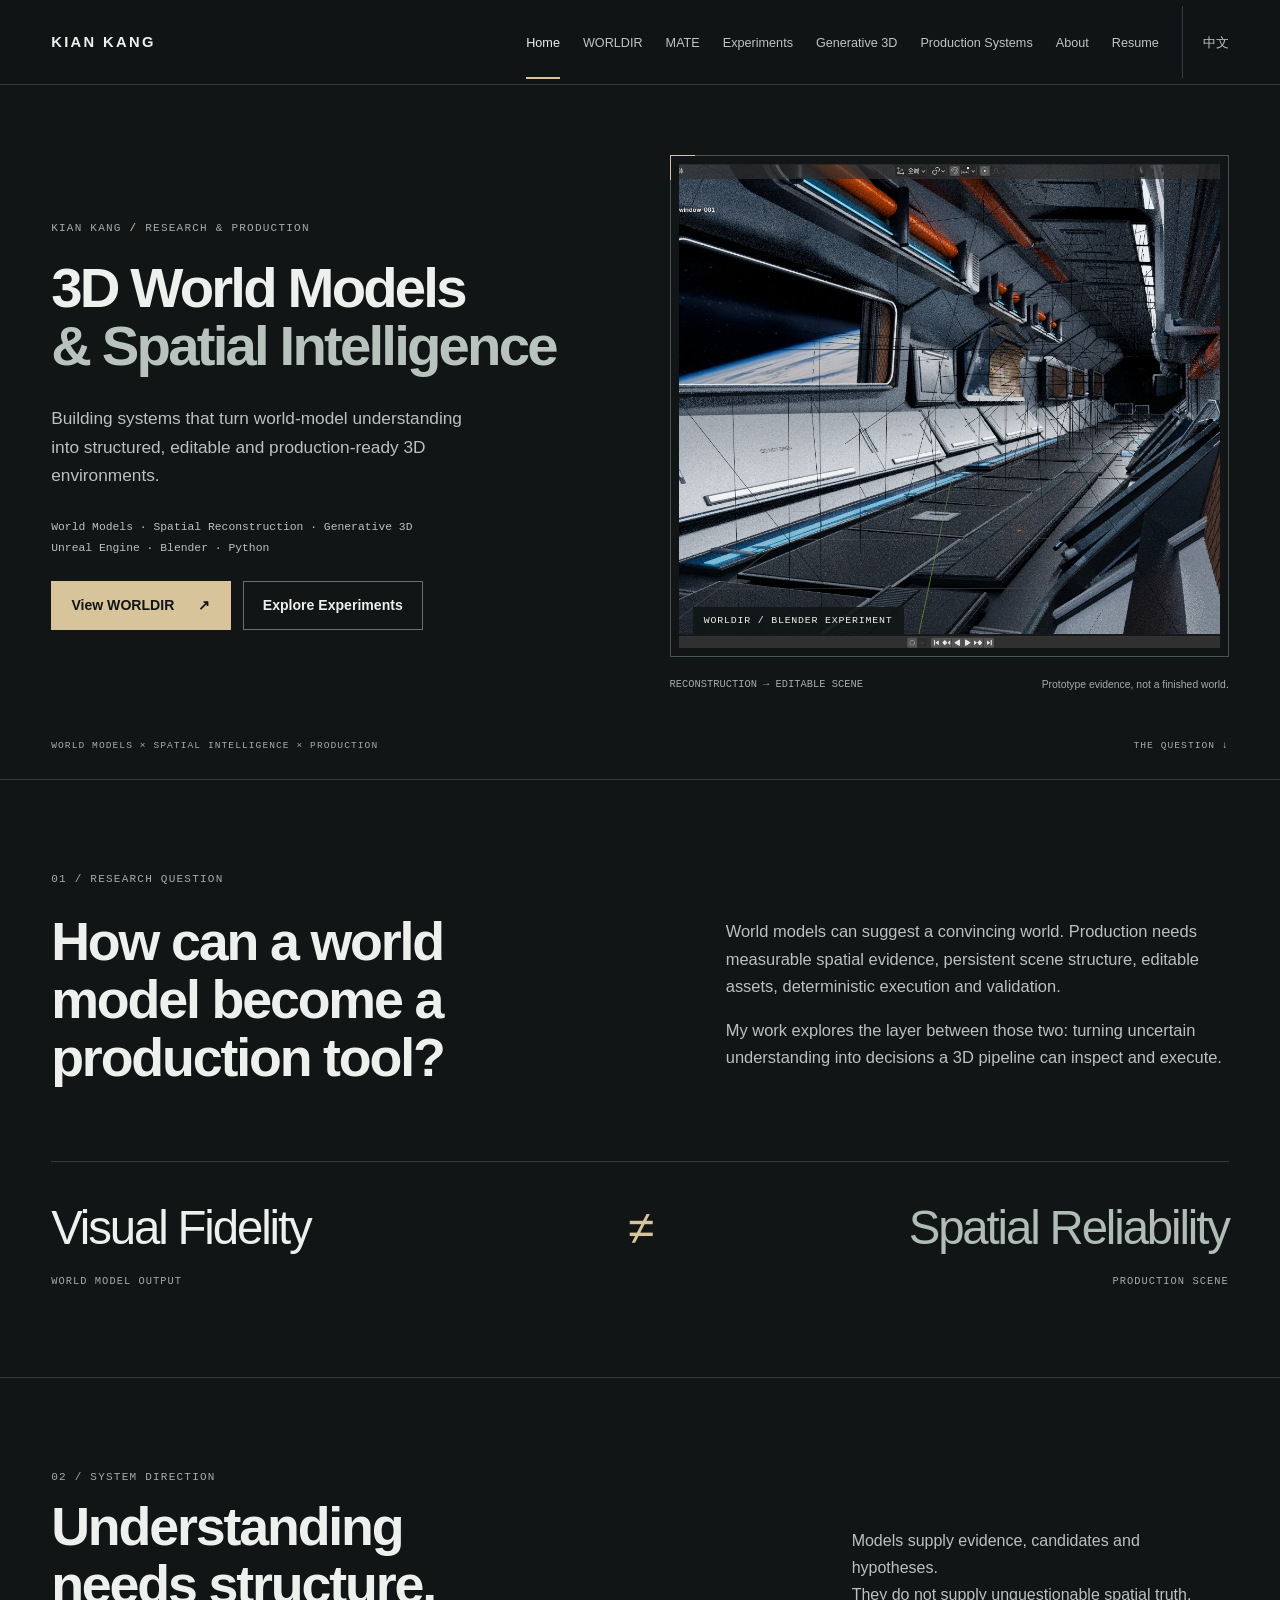
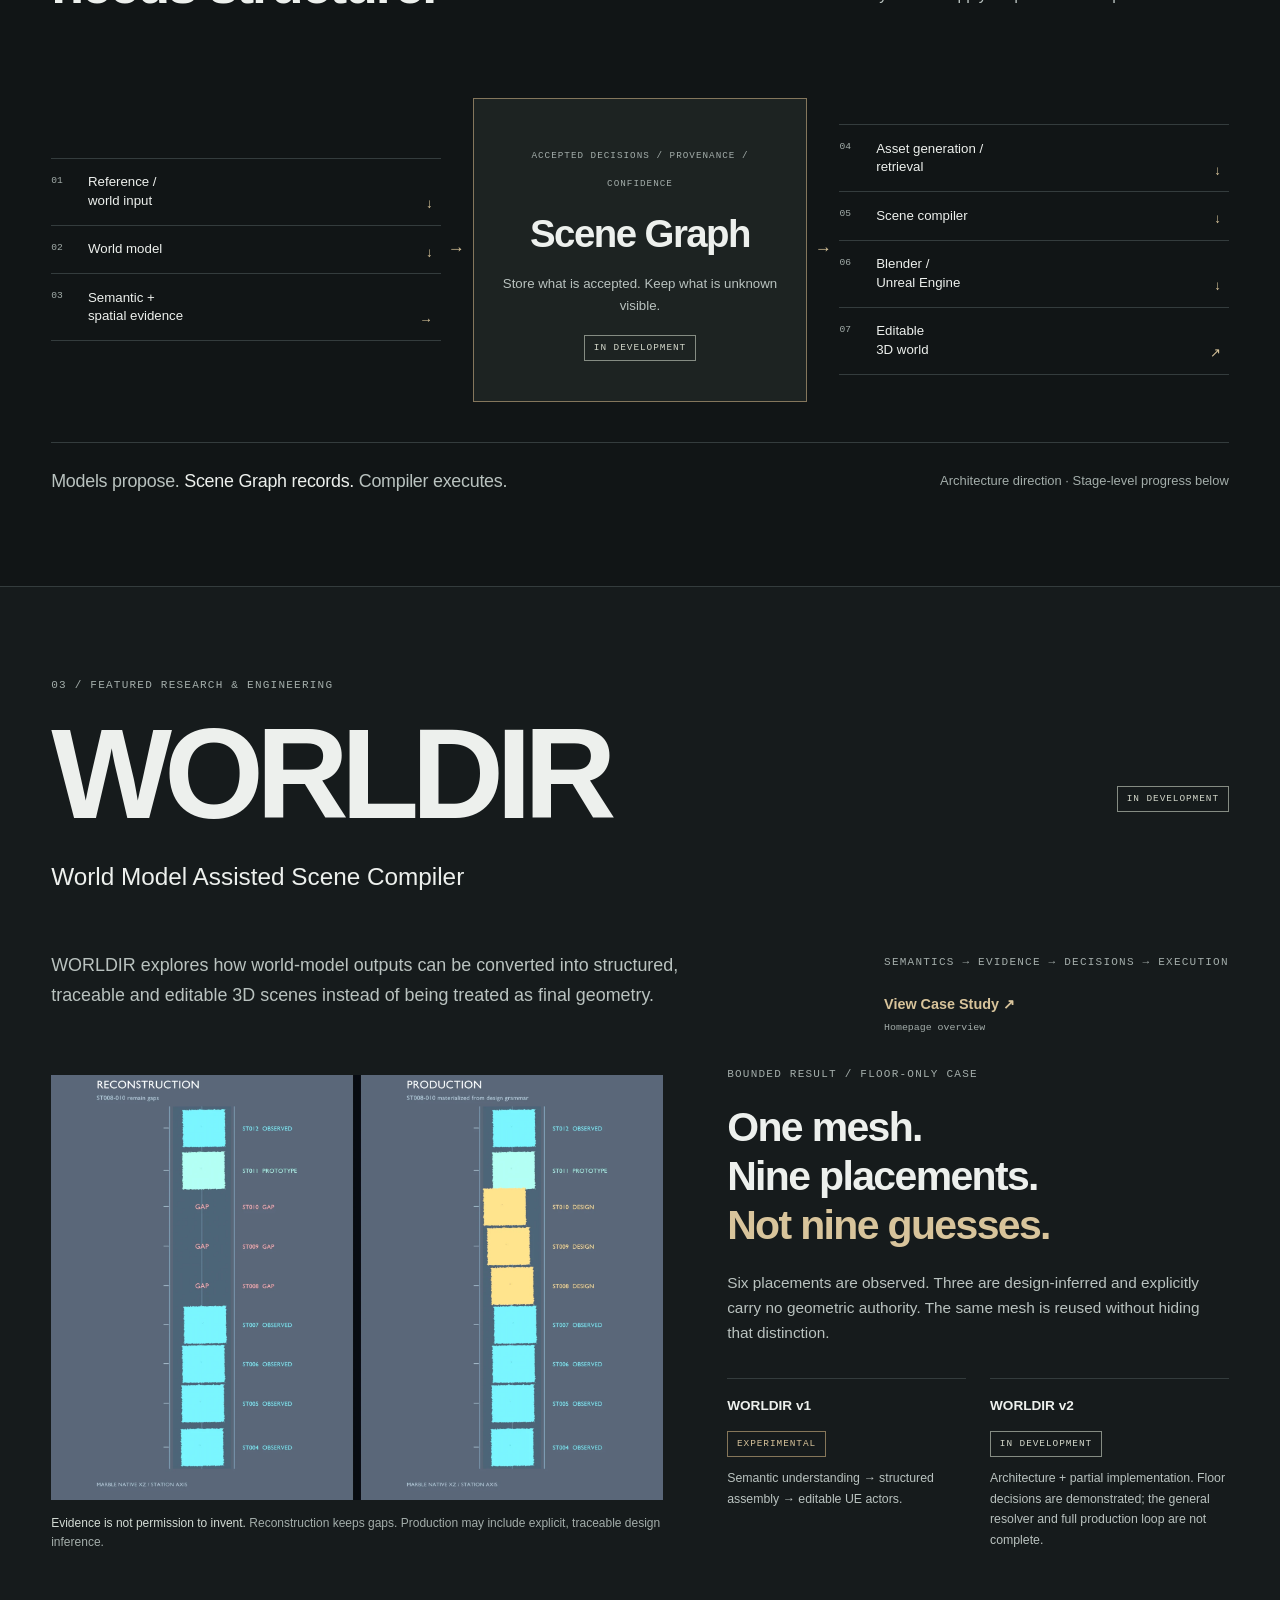
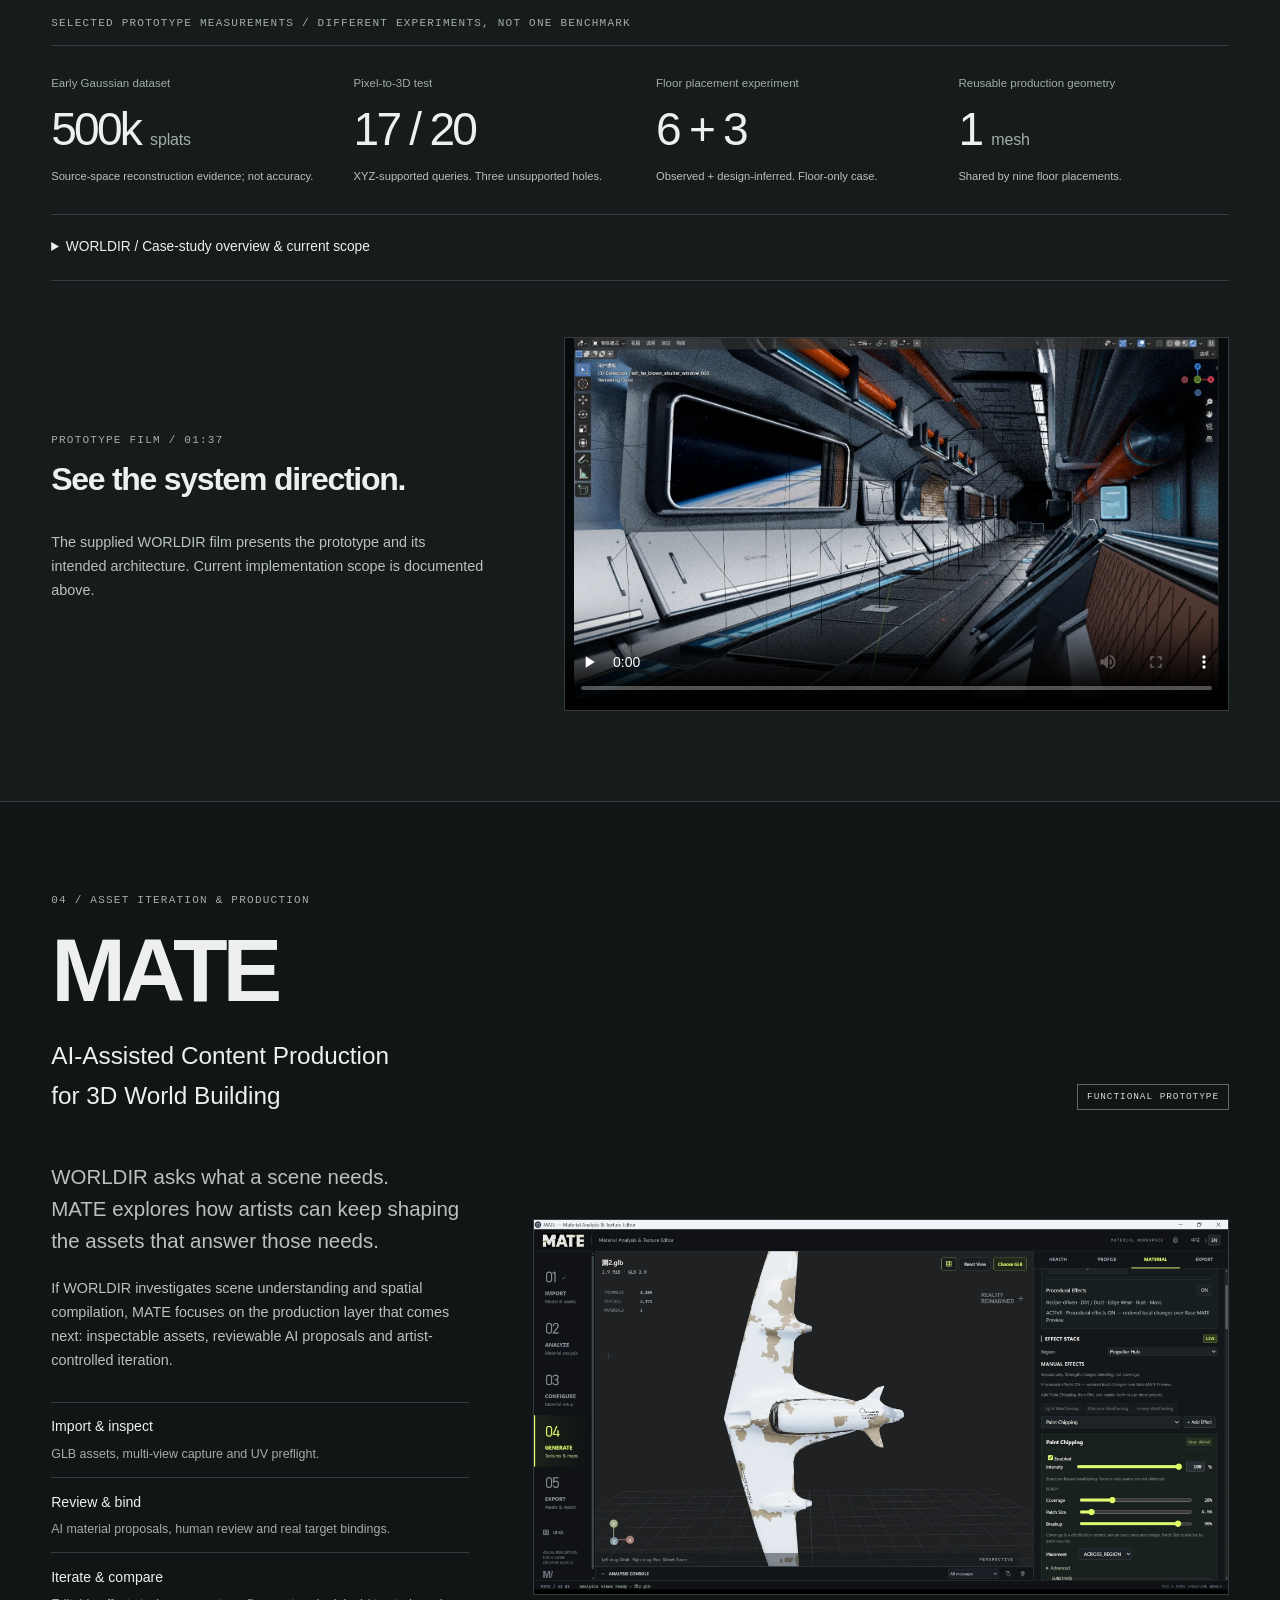
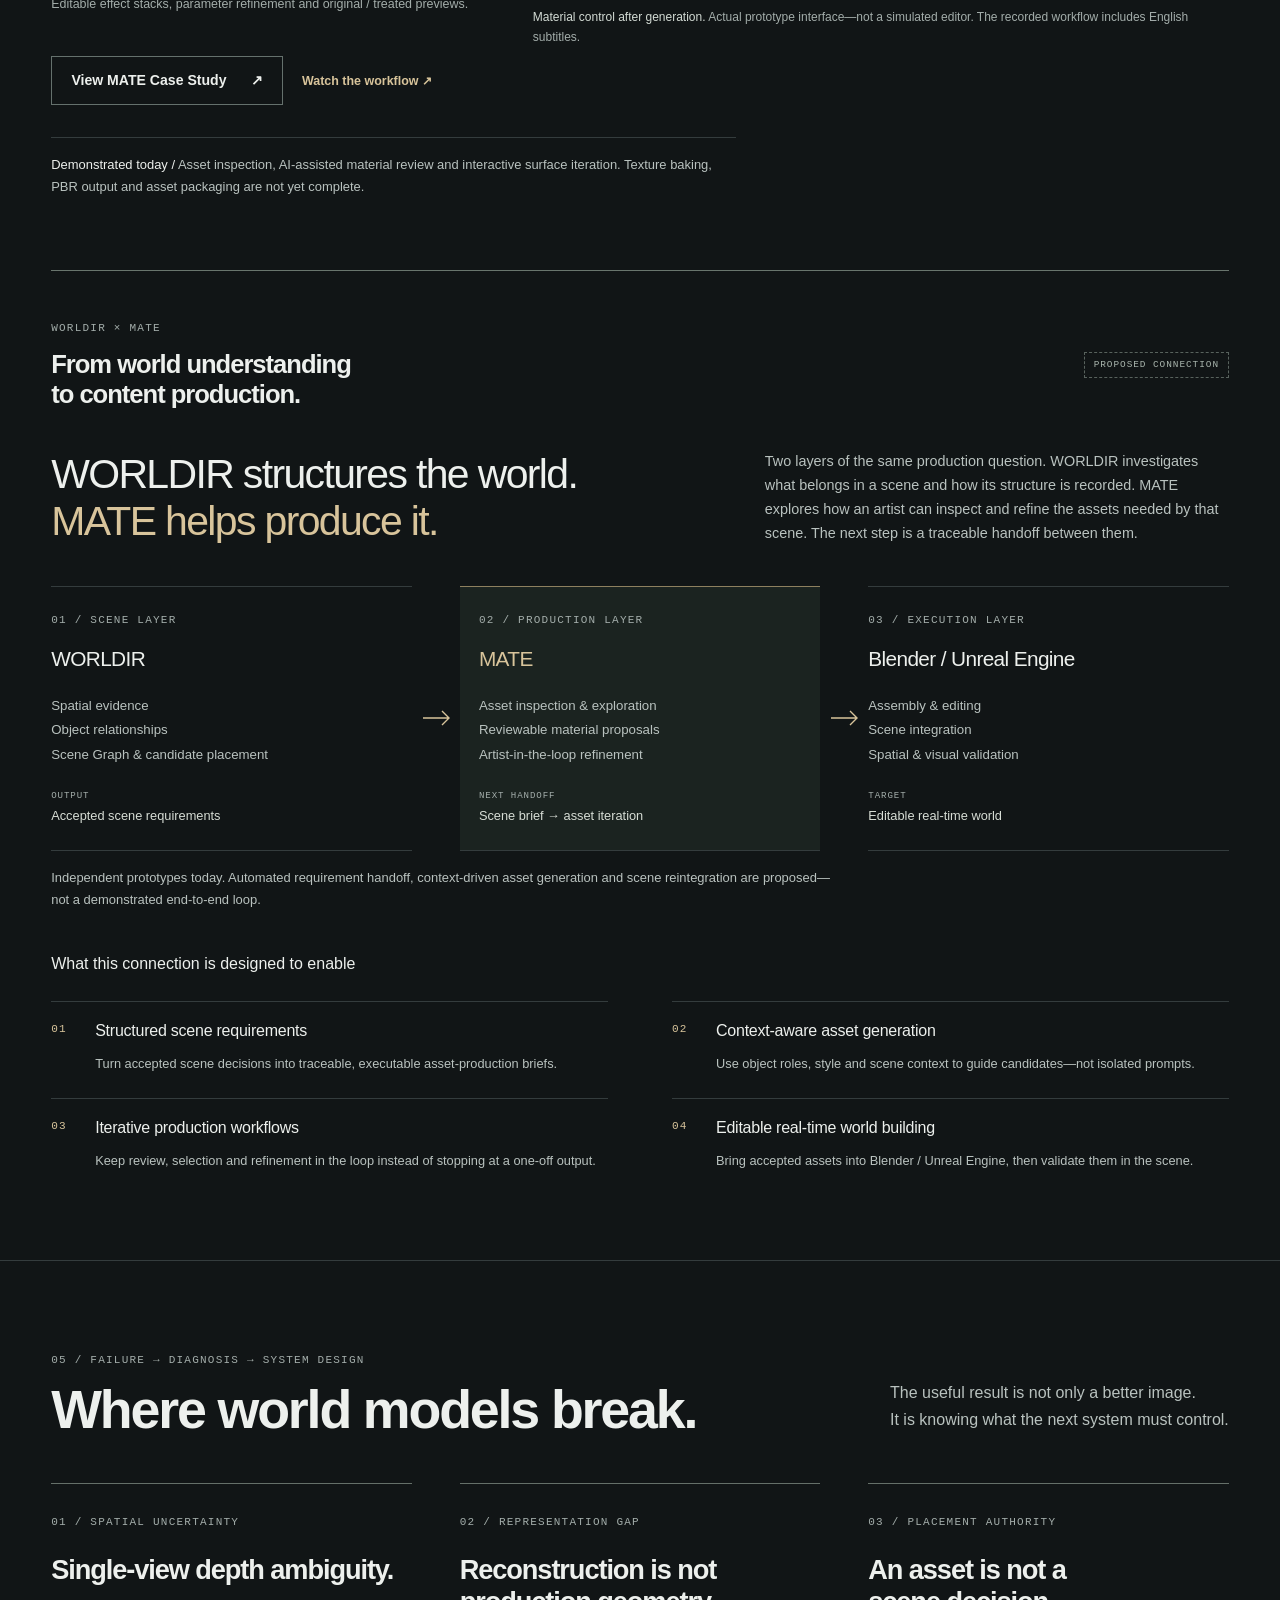
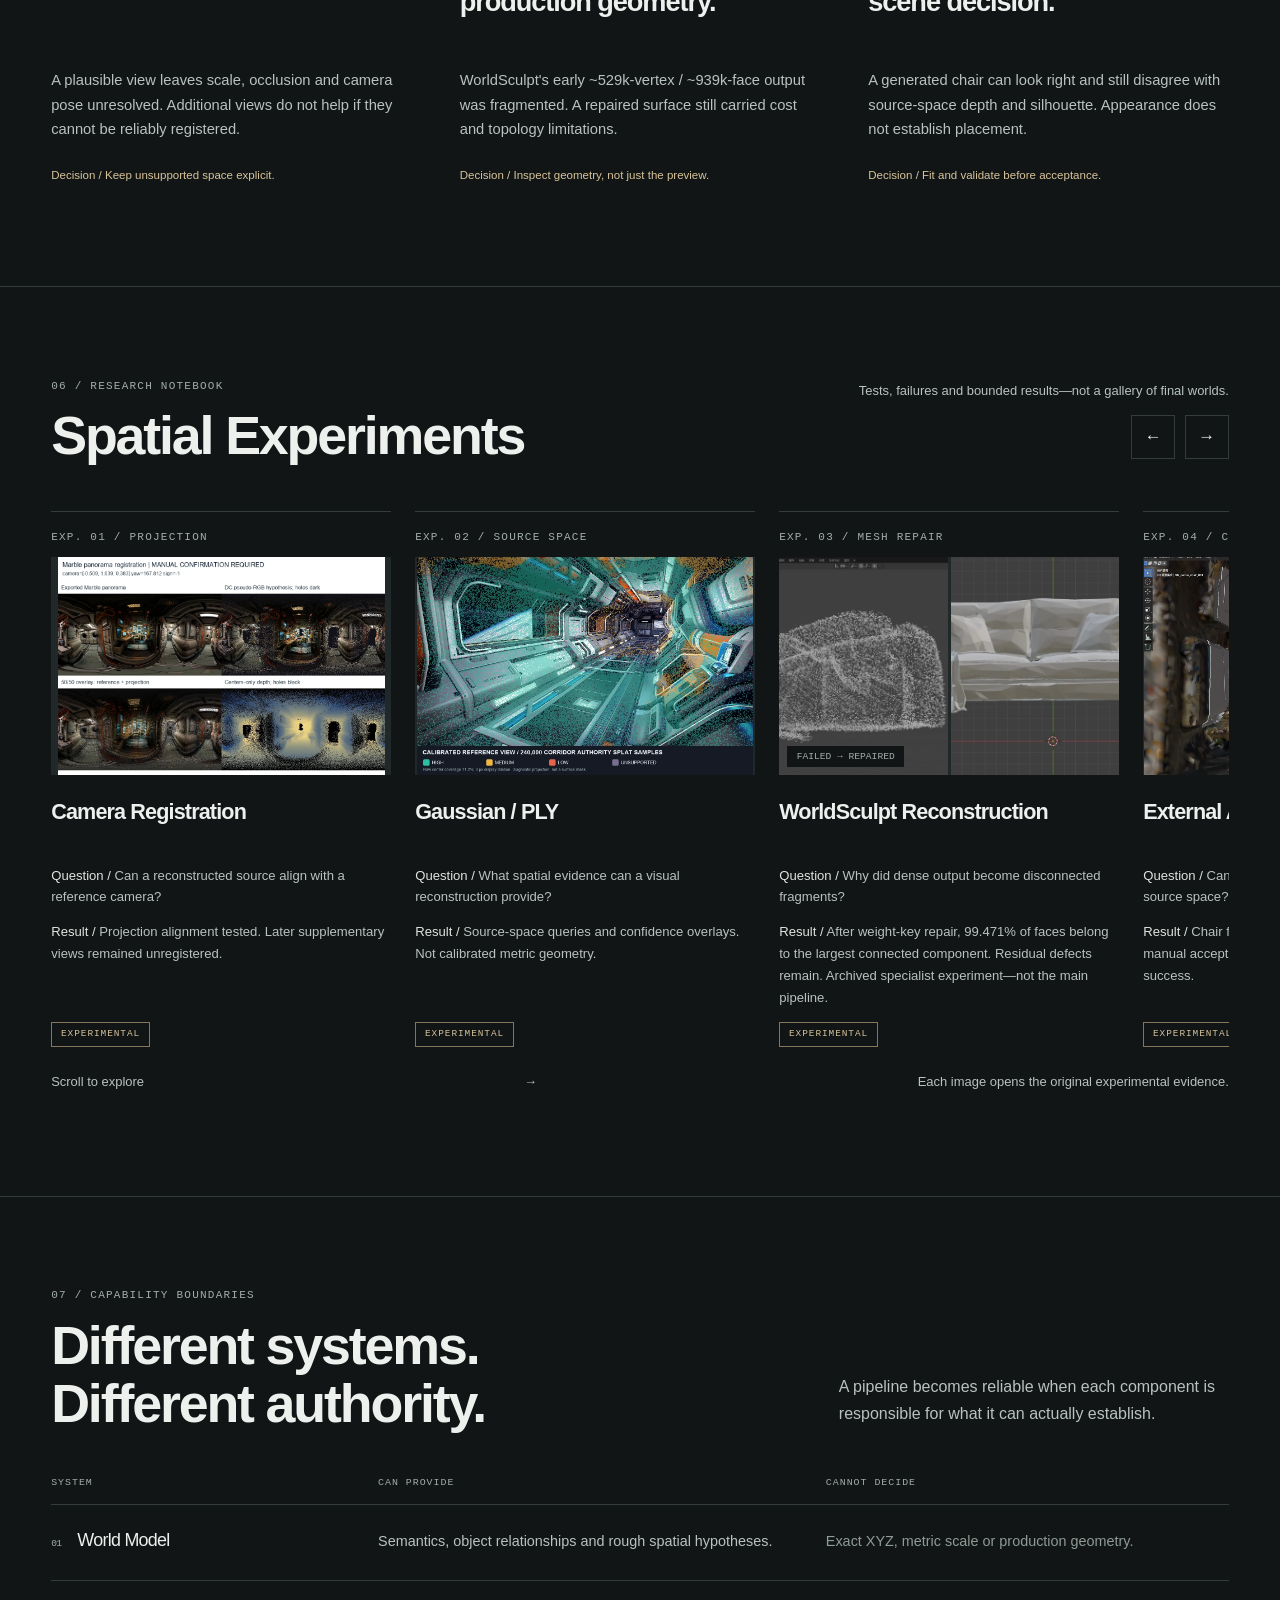
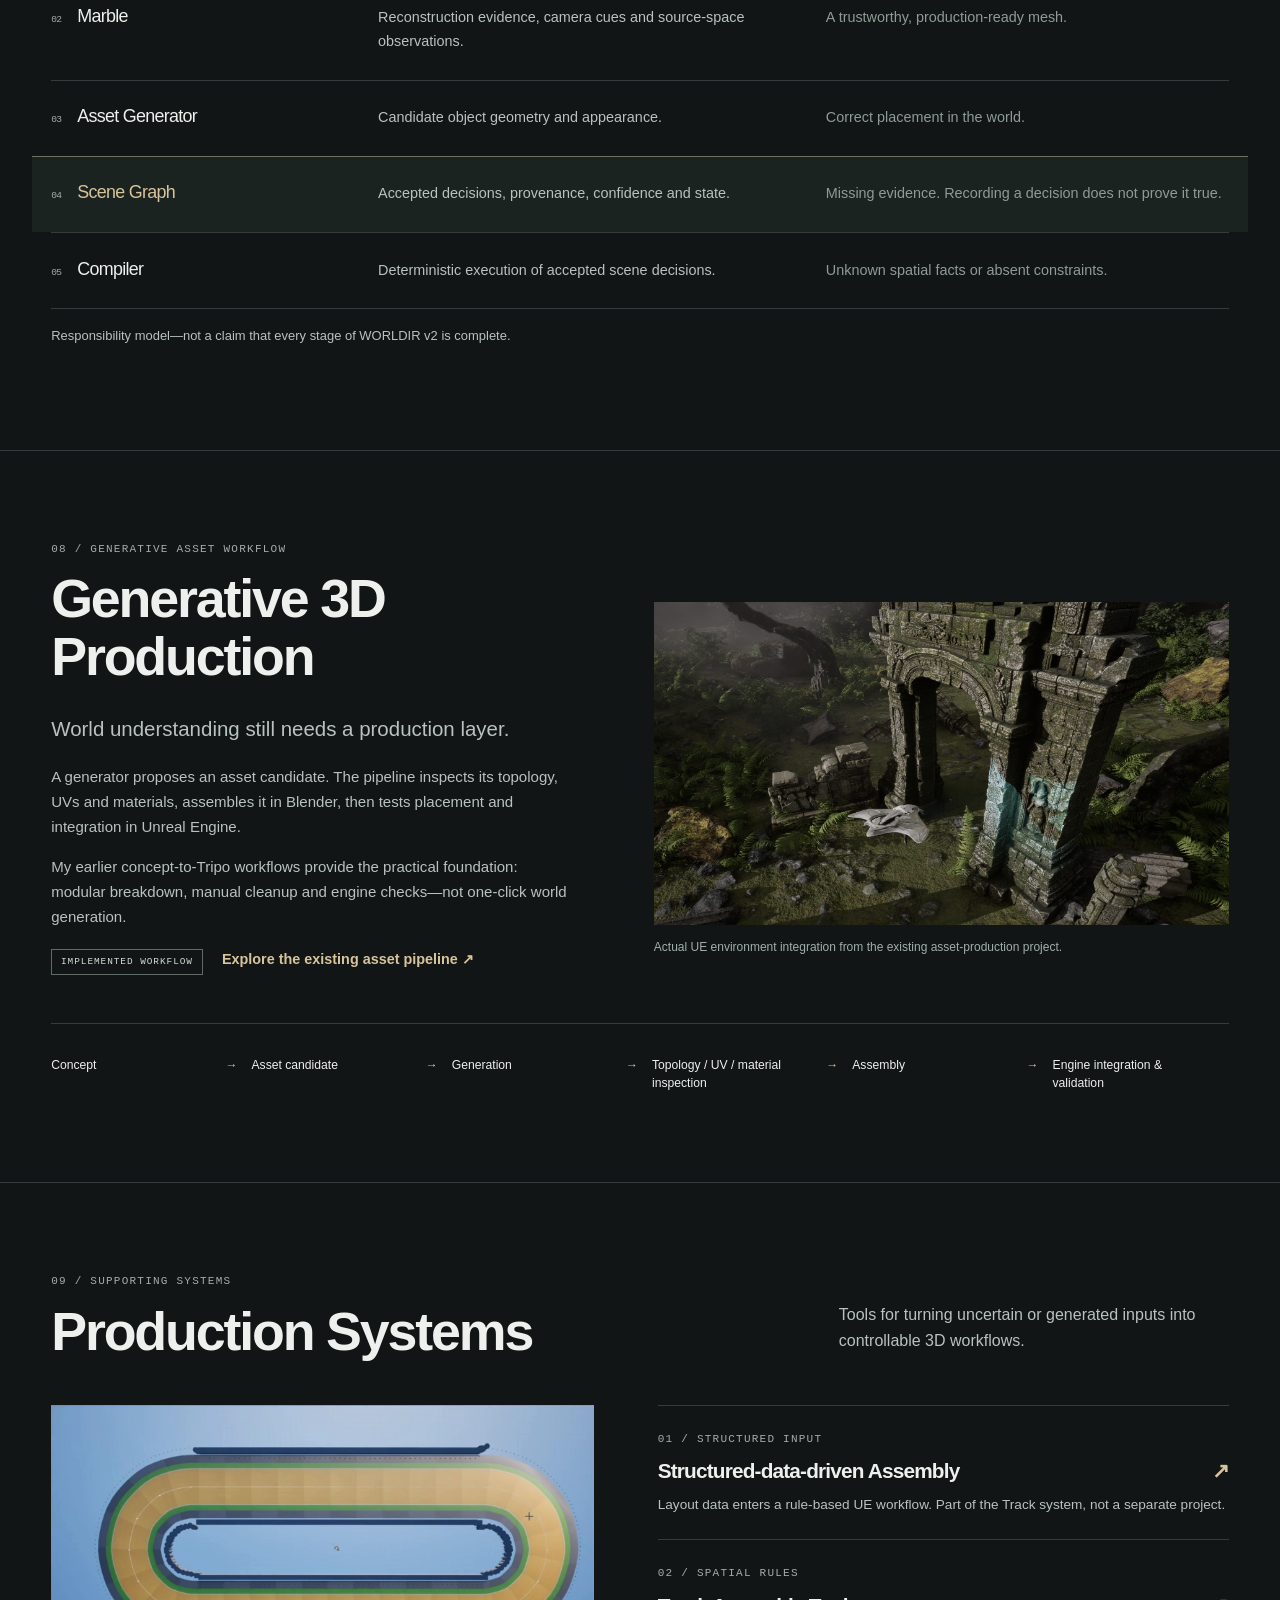
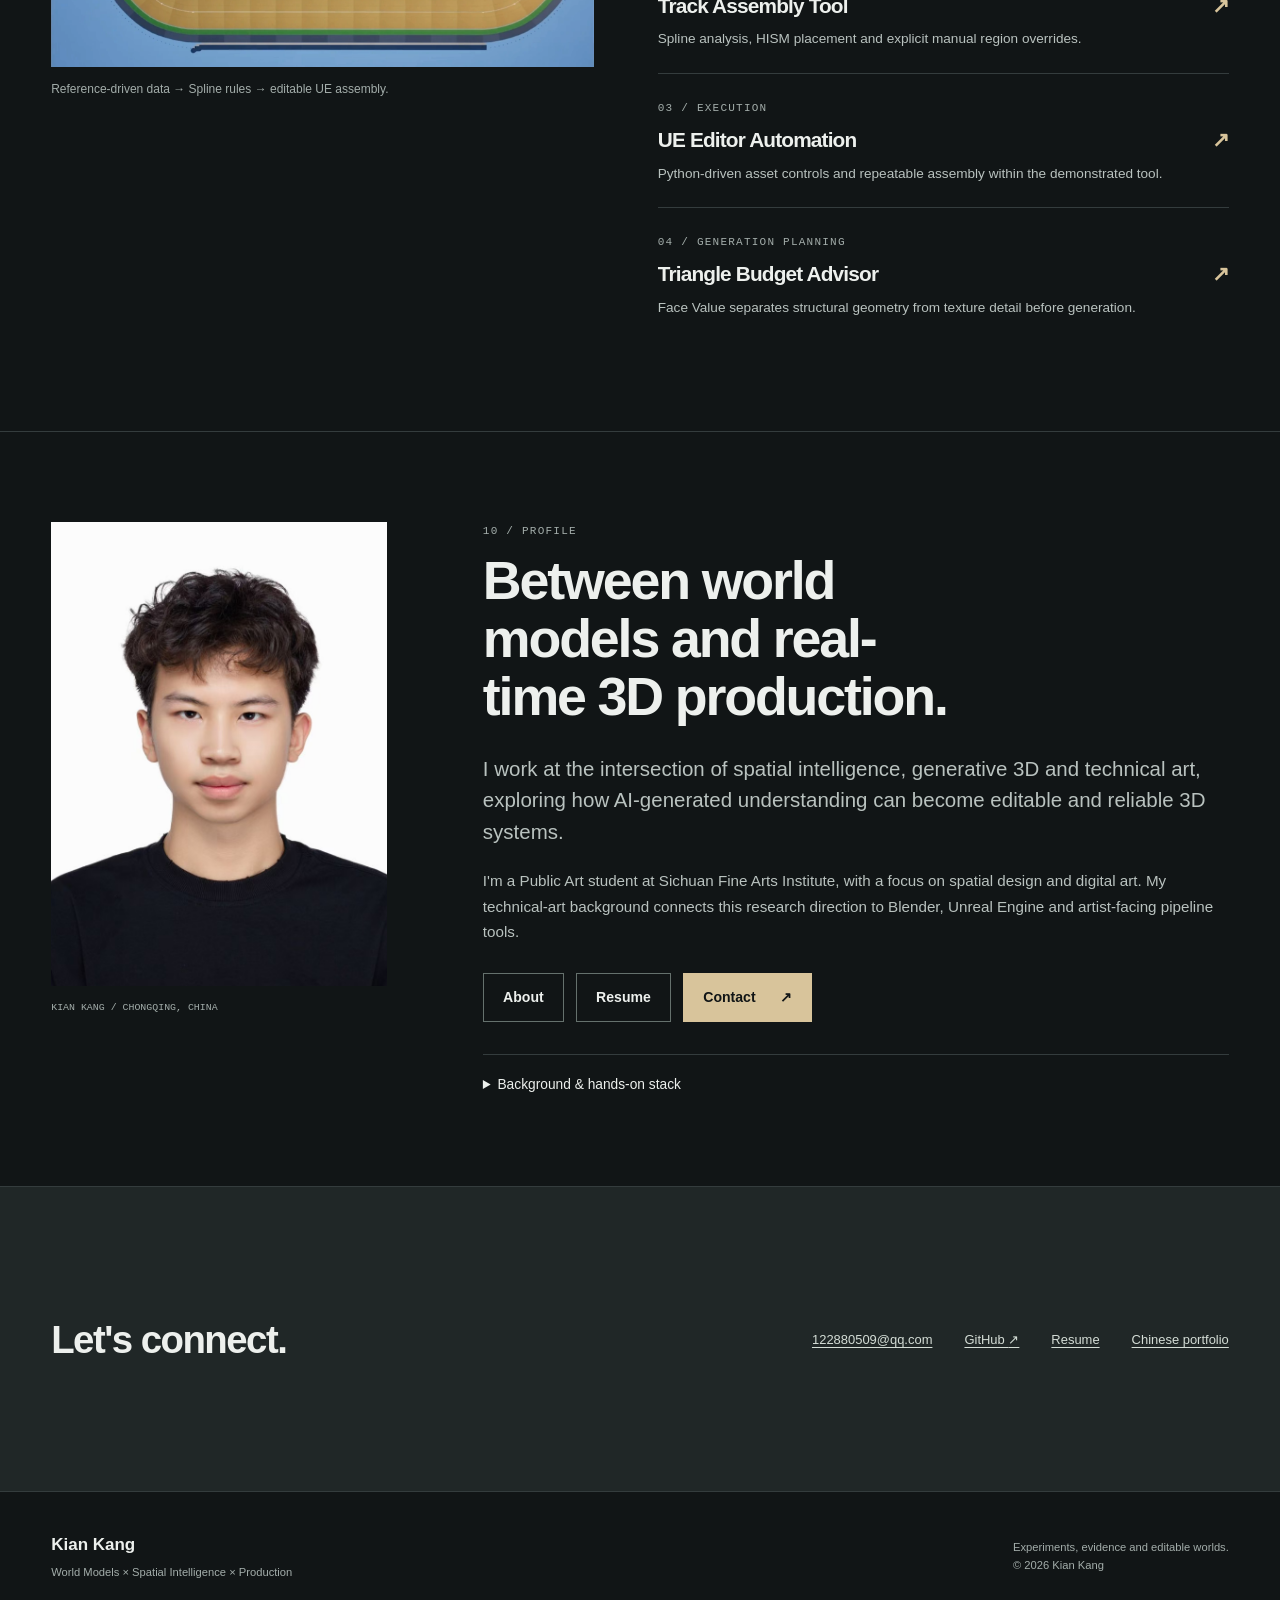
==== en/index.html @ 46958ad0 "Publish independent world-model and spatial-intelligence portfolio" ====
<!doctype html>
<html lang="en">
<head>
  <meta charset="utf-8">
  <meta name="viewport" content="width=device-width, initial-scale=1">
  <title>Kian Kang — 3D World Models &amp; Spatial Intelligence</title>
  <meta name="description" content="Portfolio of Kian Kang exploring world models, spatial intelligence, generative 3D and production-ready 3D pipelines.">
  <meta property="og:title" content="Kian Kang — 3D World Models &amp; Spatial Intelligence">
  <meta property="og:description" content="From world-model understanding to structured, editable 3D production systems. Experiments, evidence and engineering decisions behind WORLDIR.">
  <meta property="og:type" content="website">
  <meta property="og:locale" content="en_US">
  <meta property="og:site_name" content="Kian Kang">
  <meta property="og:url" content="https://k-k-ing.github.io/kian-worldmodel-portfolio/en/">
  <link rel="canonical" href="https://k-k-ing.github.io/kian-worldmodel-portfolio/en/">
  <meta property="og:image" content="https://k-k-ing.github.io/kian-worldmodel-portfolio/assets/worldir/evidence/evidence-087.webp">
  <meta property="og:image:alt" content="A genuine WORLDIR Blender corridor experiment with visible mesh structure">
  <meta name="twitter:card" content="summary_large_image">
  <link rel="icon" type="image/svg+xml" href="../assets/favicon.svg">
  <link rel="stylesheet" href="styles.css">
  <link rel="stylesheet" href="worldmodel.css">
  <script src="script.js" defer></script>
  <script src="worldmodel.js" defer></script>
</head>
<body class="wm-site">
  <a class="skip-link" href="#main">Skip to main content</a>
  <header class="site-header">
    <div class="header-inner">
      <a class="wordmark" href="#home" aria-label="Kian Kang home">KIAN KANG</a>
      <button class="nav-toggle" type="button" aria-label="Open navigation" aria-expanded="false" aria-controls="site-navigation" data-nav-toggle><span></span><span></span></button>
      <nav class="site-nav" id="site-navigation" aria-label="Main navigation" data-site-nav>
        <a href="#home">Home</a><a href="#worldir">WORLDIR</a><a href="#mate">MATE</a><a href="#experiments">Experiments</a><a href="#generative">Generative 3D</a><a href="#production">Production Systems</a><a href="#about">About</a><a href="resume-source.html">Resume</a><a class="wm-language" href="../index.html" lang="zh-CN" hreflang="zh-CN" aria-label="View the preserved Chinese portfolio">中文</a>
      </nav>
    </div>
  </header>
  <main id="main">
    <section class="wm-hero" id="home" aria-labelledby="hero-title">
      <div class="container wm-hero-grid">
        <div class="wm-hero-copy" data-reveal>
          <p class="wm-meta">KIAN KANG <span>/</span> RESEARCH &amp; PRODUCTION</p>
          <h1 id="hero-title">3D World Models<br><span>&amp; Spatial Intelligence</span></h1>
          <p class="wm-lede">Building systems that turn world-model understanding into structured, editable and production-ready 3D environments.</p>
          <p class="wm-stackline">World Models · Spatial Reconstruction · Generative 3D<br>Unreal Engine · Blender · Python</p>
          <div class="button-row"><a class="button button-primary" href="#worldir">View WORLDIR <span aria-hidden="true">↗</span></a><a class="button" href="#experiments">Explore Experiments</a></div>
        </div>
        <figure class="wm-hero-visual" data-reveal>
          <div class="wm-image-frame"><button class="wm-image-button" type="button" data-lightbox aria-label="Inspect the WORLDIR Blender corridor experiment"><img src="../assets/worldir/evidence/evidence-087.webp" alt="WORLDIR corridor reconstruction in Blender with visible wireframe and a selected window asset candidate" width="1581" height="912" fetchpriority="high"></button><span class="wm-image-label">WORLDIR / BLENDER EXPERIMENT</span></div>
          <figcaption><span>RECONSTRUCTION → EDITABLE SCENE</span><span>Prototype evidence, not a finished world.</span></figcaption>
        </figure>
      </div>
      <div class="container wm-hero-foot"><span class="wm-meta">WORLD MODELS × SPATIAL INTELLIGENCE × PRODUCTION</span><a href="#question" class="wm-meta">THE QUESTION <span aria-hidden="true">↓</span></a></div>
    </section>

    <section class="section wm-question" id="question" aria-labelledby="question-title">
      <div class="container">
        <p class="wm-meta">01 / RESEARCH QUESTION</p>
        <div class="wm-editorial"><h2 id="question-title">How can a world model become a production tool?</h2><div class="wm-editorial-copy"><p>World models can suggest a convincing world. Production needs measurable spatial evidence, persistent scene structure, editable assets, deterministic execution and validation.</p><p>My work explores the layer between those two: turning uncertain understanding into decisions a 3D pipeline can inspect and execute.</p></div></div>
        <div class="wm-equation" data-reveal><span>Visual Fidelity</span><span class="wm-not-equal" aria-label="does not equal">≠</span><span>Spatial Reliability</span></div>
        <div class="wm-equation-labels"><span>WORLD MODEL OUTPUT</span><span>PRODUCTION SCENE</span></div>
      </div>
    </section>

    <section class="section wm-section-border" id="pipeline" aria-labelledby="pipeline-title">
      <div class="container">
        <div class="wm-section-head"><div><p class="wm-meta">02 / SYSTEM DIRECTION</p><h2 id="pipeline-title">Understanding needs structure.</h2></div><p>Models supply evidence, candidates and hypotheses.<br>They do not supply unquestionable spatial truth.</p></div>
        <div class="wm-pipeline" aria-label="Production system direction; not all stages are complete">
          <ol class="wm-flow wm-flow-input"><li><span>01</span>Reference /<br>world input</li><li><span>02</span>World model</li><li><span>03</span>Semantic +<br>spatial evidence</li></ol>
          <div class="wm-scene-graph"><span class="wm-meta">ACCEPTED DECISIONS / PROVENANCE / CONFIDENCE</span><h3>Scene Graph</h3><p>Store what is accepted. Keep what is unknown visible.</p><span class="wm-status development">IN DEVELOPMENT</span></div>
          <ol class="wm-flow wm-flow-output" start="4"><li><span>04</span>Asset generation /<br>retrieval</li><li><span>05</span>Scene compiler</li><li><span>06</span>Blender /<br>Unreal Engine</li><li><span>07</span>Editable<br>3D world</li></ol>
        </div>
        <div class="wm-pipeline-footer"><p>Models propose. <span>Scene Graph records.</span> Compiler executes.</p><span class="wm-note">Architecture direction · Stage-level progress below</span></div>
      </div>
    </section>

    <section class="section wm-worldir" id="worldir" aria-labelledby="worldir-title">
      <span id="work" class="wm-compat-anchor" aria-hidden="true"></span>
      <div class="container">
        <div class="wm-feature-title" data-reveal><div><p class="wm-meta">03 / FEATURED RESEARCH &amp; ENGINEERING</p><h2 id="worldir-title">WORLDIR</h2><p class="wm-feature-subtitle">World Model Assisted Scene Compiler</p></div><span class="wm-status development">IN DEVELOPMENT</span></div>
        <div class="wm-feature-intro"><p>WORLDIR explores how world-model outputs can be converted into structured, traceable and editable 3D scenes instead of being treated as final geometry.</p><div><span class="wm-meta">SEMANTICS → EVIDENCE → DECISIONS → EXECUTION</span><a class="text-link" href="#worldir-overview" data-open-overview>View Case Study <span aria-hidden="true">↗</span><small>Homepage overview</small></a></div></div>
        <div class="wm-feature-evidence">
          <figure class="wm-evidence"><button class="wm-image-button" type="button" data-lightbox aria-label="Inspect reconstruction versus production floor placement"><img src="../assets/worldir/evidence/evidence-134.webp" alt="Real floor-placement comparison: reconstruction retains unsupported gaps; production labels three design-inferred placements separately from observed ones" width="2048" height="1423" loading="lazy" decoding="async"></button><figcaption><strong>Evidence is not permission to invent.</strong> Reconstruction keeps gaps. Production may include explicit, traceable design inference.</figcaption></figure>
          <div class="wm-feature-notes"><p class="wm-meta">BOUNDED RESULT / FLOOR-ONLY CASE</p><h3>One mesh.<br>Nine placements.<br><span>Not nine guesses.</span></h3><p>Six placements are observed. Three are design-inferred and explicitly carry no geometric authority. The same mesh is reused without hiding that distinction.</p><div class="wm-version"><div><strong>WORLDIR v1</strong><span class="wm-status experimental">EXPERIMENTAL</span><p>Semantic understanding → structured assembly → editable UE actors.</p></div><div><strong>WORLDIR v2</strong><span class="wm-status development">IN DEVELOPMENT</span><p>Architecture + partial implementation. Floor decisions are demonstrated; the general resolver and full production loop are not complete.</p></div></div></div>
        </div>
        <p class="wm-meta wm-measurement-label">SELECTED PROTOTYPE MEASUREMENTS / DIFFERENT EXPERIMENTS, NOT ONE BENCHMARK</p>
        <dl class="wm-metrics"><div><dt>Early Gaussian dataset</dt><dd>500k <span>splats</span></dd><p>Source-space reconstruction evidence; not accuracy.</p></div><div><dt>Pixel-to-3D test</dt><dd>17 / 20</dd><p>XYZ-supported queries. Three unsupported holes.</p></div><div><dt>Floor placement experiment</dt><dd>6 + 3</dd><p>Observed + design-inferred. Floor-only case.</p></div><div><dt>Reusable production geometry</dt><dd>1 <span>mesh</span></dd><p>Shared by nine floor placements.</p></div></dl>
        <details class="wm-overview" id="worldir-overview"><summary>WORLDIR / Case-study overview &amp; current scope</summary><div class="wm-overview-grid"><article><p class="wm-meta">THE QUESTION</p><h3>Can understanding become an editable world?</h3><p>Astra supplied a semantic and layout baseline, not a geometric constraint. Camera registration, source-space reconstruction and generated-asset fitting exposed the need for explicit authority and provenance.</p></article><article><p class="wm-meta">ENGINEERING DECISION</p><h3>Separate evidence from accepted decisions.</h3><p>Preserve unknown regions; label design inference; compile accepted placements instead of allowing visual plausibility to overwrite spatial facts. This separation is demonstrated in the floor case, not yet as a complete scene service.</p></article></div><div class="wm-stage-list"><div><span class="wm-status implemented">IMPLEMENTED</span><p>v1 structured UE actor assembly; v2 observed/inferred floor records and one-mesh placement compilation.</p></div><div><span class="wm-status experimental">EXPERIMENTAL</span><p>Astra baseline, Gaussian/PLY queries, registration, WorldSculpt repair and isolated asset fitting.</p></div><div><span class="wm-status development">IN DEVELOPMENT</span><p>General Scene Graph and integration of the separate pipeline stages.</p></div><div><span class="wm-status proposed">PROPOSED</span><p>General Asset Resolver and complete Blender-to-UE production-validation loop.</p></div><div><span class="wm-status future">FUTURE</span><p>Interactive, exploration-conditioned generation and continuous world building.</p></div></div></details>
        <div class="wm-film"><div><p class="wm-meta">PROTOTYPE FILM / 01:37</p><h3>See the system direction.</h3><p>The supplied WORLDIR film presents the prototype and its intended architecture. Current implementation scope is documented above.</p></div><video controls playsinline preload="none" poster="../assets/worldir/evidence/evidence-087.webp" aria-label="WORLDIR prototype film"><source src="../assets/worldir/video/worldir-film.mp4" type="video/mp4">Your browser does not support video. <a href="../assets/worldir/video/worldir-film.mp4">Open the prototype film</a>.</video></div>
      </div>
    </section>

    <section class="section wm-section-border wm-mate" id="mate" aria-labelledby="mate-title">
      <div class="container">
        <div class="wm-mate-feature">
          <div class="wm-feature-title" data-reveal><div><p class="wm-meta">04 / ASSET ITERATION &amp; PRODUCTION</p><h2 id="mate-title">MATE</h2><p class="wm-feature-subtitle">AI-Assisted Content Production<br>for 3D World Building</p></div><span class="wm-status implemented">FUNCTIONAL PROTOTYPE</span></div>
          <div class="wm-mate-grid">
            <div class="wm-mate-copy" data-reveal>
              <p class="wm-medium-lede">WORLDIR asks what a scene needs.<br>MATE explores how artists can keep shaping the assets that answer those needs.</p>
              <p>If WORLDIR investigates scene understanding and spatial compilation, MATE focuses on the production layer that comes next: inspectable assets, reviewable AI proposals and artist-controlled iteration.</p>
              <dl class="wm-mate-capabilities">
                <div><dt>Import &amp; inspect</dt><dd>GLB assets, multi-view capture and UV preflight.</dd></div>
                <div><dt>Review &amp; bind</dt><dd>AI material proposals, human review and real target bindings.</dd></div>
                <div><dt>Iterate &amp; compare</dt><dd>Editable effect stacks, parameter refinement and original / treated previews.</dd></div>
              </dl>
              <div class="button-row"><a class="button" href="projects/mate.html">View MATE Case Study <span aria-hidden="true">↗</span></a><a class="text-link" href="projects/mate.html#demo">Watch the workflow <span aria-hidden="true">↗</span></a></div>
            </div>
            <figure class="wm-evidence wm-mate-visual"><button class="wm-image-button" type="button" data-lightbox aria-label="Inspect MATE's English material-iteration interface"><img src="../assets/en/mate/screens/effect-stack.webp" alt="MATE's real English interface: an aircraft material preview beside artist-controlled paint-chipping parameters and an editable effect stack" width="2559" height="1377" loading="lazy" decoding="async"></button><figcaption><strong>Material control after generation.</strong> Actual prototype interface—not a simulated editor. The recorded workflow includes English subtitles.</figcaption></figure>
          </div>
          <p class="wm-note wm-mate-scope"><strong>Demonstrated today /</strong> Asset inspection, AI-assisted material review and interactive surface iteration. Texture baking, PBR output and asset packaging are not yet complete.</p>
        </div>

        <section class="wm-layer-story" id="worldir-mate" aria-labelledby="layer-story-title">
          <div class="wm-layer-heading"><div><p class="wm-meta">WORLDIR × MATE</p><h3 id="layer-story-title">From world understanding<br>to content production.</h3></div><span class="wm-status proposed">PROPOSED CONNECTION</span></div>
          <div class="wm-layer-intro"><p class="wm-layer-statement">WORLDIR structures the world.<br><span>MATE helps produce it.</span></p><p>Two layers of the same production question. WORLDIR investigates what belongs in a scene and how its structure is recorded. MATE explores how an artist can inspect and refine the assets needed by that scene. The next step is a traceable handoff between them.</p></div>
          <ol class="wm-layer-flow" aria-label="Proposed scene-to-asset production architecture">
            <li class="wm-layer-node"><p class="wm-meta">01 / SCENE LAYER</p><h4>WORLDIR</h4><p>Spatial evidence<br>Object relationships<br>Scene Graph &amp; candidate placement</p><div class="wm-layer-deliverable"><span>OUTPUT</span>Accepted scene requirements</div><svg class="wm-layer-arrow" width="32" height="20" viewBox="0 0 32 20" fill="none" aria-hidden="true"><path d="M2 10h26M21 3l7 7-7 7" stroke="currentColor" stroke-width="1.4"/></svg></li>
            <li class="wm-layer-node wm-layer-node-production"><p class="wm-meta">02 / PRODUCTION LAYER</p><h4>MATE</h4><p>Asset inspection &amp; exploration<br>Reviewable material proposals<br>Artist-in-the-loop refinement</p><div class="wm-layer-deliverable"><span>NEXT HANDOFF</span>Scene brief → asset iteration</div><svg class="wm-layer-arrow" width="32" height="20" viewBox="0 0 32 20" fill="none" aria-hidden="true"><path d="M2 10h26M21 3l7 7-7 7" stroke="currentColor" stroke-width="1.4"/></svg></li>
            <li class="wm-layer-node"><p class="wm-meta">03 / EXECUTION LAYER</p><h4>Blender / Unreal Engine</h4><p>Assembly &amp; editing<br>Scene integration<br>Spatial &amp; visual validation</p><div class="wm-layer-deliverable"><span>TARGET</span>Editable real-time world</div></li>
          </ol>
          <p class="wm-note wm-layer-boundary">Independent prototypes today. Automated requirement handoff, context-driven asset generation and scene reintegration are proposed—not a demonstrated end-to-end loop.</p>
          <h4 class="wm-layer-goals-title">What this connection is designed to enable</h4>
          <ol class="wm-layer-goals">
            <li><span class="wm-meta">01</span><div><h5>Structured scene requirements</h5><p>Turn accepted scene decisions into traceable, executable asset-production briefs.</p></div></li>
            <li><span class="wm-meta">02</span><div><h5>Context-aware asset generation</h5><p>Use object roles, style and scene context to guide candidates—not isolated prompts.</p></div></li>
            <li><span class="wm-meta">03</span><div><h5>Iterative production workflows</h5><p>Keep review, selection and refinement in the loop instead of stopping at a one-off output.</p></div></li>
            <li><span class="wm-meta">04</span><div><h5>Editable real-time world building</h5><p>Bring accepted assets into Blender / Unreal Engine, then validate them in the scene.</p></div></li>
          </ol>
        </section>
      </div>
    </section>

    <section class="section wm-section-border" id="failures" aria-labelledby="failures-title">
      <div class="container"><div class="wm-section-head"><div><p class="wm-meta">05 / FAILURE → DIAGNOSIS → SYSTEM DESIGN</p><h2 id="failures-title">Where world models break.</h2></div><p>The useful result is not only a better image.<br>It is knowing what the next system must control.</p></div><div class="wm-failures">
        <article><span class="wm-meta">01 / SPATIAL UNCERTAINTY</span><h3>Single-view depth ambiguity.</h3><p>A plausible view leaves scale, occlusion and camera pose unresolved. Additional views do not help if they cannot be reliably registered.</p><p class="wm-decision">Decision / Keep unsupported space explicit.</p></article>
        <article><span class="wm-meta">02 / REPRESENTATION GAP</span><h3>Reconstruction is not production geometry.</h3><p>WorldSculpt's early ~529k-vertex / ~939k-face output was fragmented. A repaired surface still carried cost and topology limitations.</p><p class="wm-decision">Decision / Inspect geometry, not just the preview.</p></article>
        <article><span class="wm-meta">03 / PLACEMENT AUTHORITY</span><h3>An asset is not a scene decision.</h3><p>A generated chair can look right and still disagree with source-space depth and silhouette. Appearance does not establish placement.</p><p class="wm-decision">Decision / Fit and validate before acceptance.</p></article>
      </div></div>
    </section>

    <section class="section wm-section-border" id="experiments" aria-labelledby="experiments-title">
      <div class="container"><div class="wm-section-head"><div><p class="wm-meta">06 / RESEARCH NOTEBOOK</p><h2 id="experiments-title">Spatial Experiments</h2></div><div><p class="wm-note">Tests, failures and bounded results—not a gallery of final worlds.</p><div class="wm-scroll-controls" aria-label="Experiment navigation"><button type="button" data-experiment-scroll="-1" aria-label="Previous experiments" aria-controls="experiment-ribbon">←</button><button type="button" data-experiment-scroll="1" aria-label="Next experiments" aria-controls="experiment-ribbon">→</button></div></div></div>
        <div class="wm-experiments" id="experiment-ribbon" tabindex="0" aria-label="Five spatial experiments; scroll horizontally">
          <article class="wm-experiment"><p class="wm-meta">EXP. 01 / PROJECTION</p><button class="wm-image-button" type="button" data-lightbox aria-label="Inspect camera registration evidence"><img src="../assets/worldir/evidence/evidence-017.webp" alt="Reference image compared with a Gaussian projection during camera registration" width="1024" height="682" loading="lazy" decoding="async"></button><h3>Camera Registration</h3><p><strong>Question /</strong> Can a reconstructed source align with a reference camera?</p><p><strong>Result /</strong> Projection alignment tested. Later supplementary views remained unregistered.</p><span class="wm-status experimental">EXPERIMENTAL</span></article>
          <article class="wm-experiment"><p class="wm-meta">EXP. 02 / SOURCE SPACE</p><button class="wm-image-button" type="button" data-lightbox aria-label="Inspect Gaussian source-space evidence"><img src="../assets/worldir/evidence/evidence-092.webp" alt="Genuine corridor projection with confidence-labelled source splat samples" width="1200" height="779" loading="lazy" decoding="async"></button><h3>Gaussian / PLY</h3><p><strong>Question /</strong> What spatial evidence can a visual reconstruction provide?</p><p><strong>Result /</strong> Source-space queries and confidence overlays. Not calibrated metric geometry.</p><span class="wm-status experimental">EXPERIMENTAL</span></article>
          <article class="wm-experiment"><p class="wm-meta">EXP. 03 / MESH REPAIR</p><div class="wm-paired"><button class="wm-image-button" type="button" data-lightbox aria-label="Inspect failed fragmented WorldSculpt output"><img src="../assets/worldir/evidence/evidence-071.webp" alt="Failed WorldSculpt sofa made of disconnected fragments in Blender" width="1589" height="913" loading="lazy" decoding="async"></button><button class="wm-image-button" type="button" data-lightbox aria-label="Inspect repaired continuous WorldSculpt output"><img src="../assets/worldir/evidence/evidence-074.webp" alt="WorldSculpt sofa with a substantially continuous surface after checkpoint-key repair" width="882" height="507" loading="lazy" decoding="async"></button><span>FAILED → REPAIRED</span></div><h3>WorldSculpt Reconstruction</h3><p><strong>Question /</strong> Why did dense output become disconnected fragments?</p><p><strong>Result /</strong> After weight-key repair, 99.471% of faces belong to the largest connected component. Residual defects remain. Archived specialist experiment—not the main pipeline.</p><span class="wm-status experimental">EXPERIMENTAL</span></article>
          <article class="wm-experiment"><p class="wm-meta">EXP. 04 / CANDIDATE FIT</p><button class="wm-image-button" type="button" data-lightbox aria-label="Inspect the fitted generated chair in Blender"><img src="../assets/worldir/evidence/evidence-065.webp" alt="Blender scene inspecting an external generated chair placed into a reconstructed room" width="1347" height="869" loading="lazy" decoding="async"></button><h3>External Asset Fitting</h3><p><strong>Question /</strong> Can an external asset occupy reconstructed source space?</p><p><strong>Result /</strong> Chair fitting and held-out geometry checks. A manual acceptance threshold, not general automatic success.</p><span class="wm-status experimental">EXPERIMENTAL</span></article>
          <article class="wm-experiment"><p class="wm-meta">EXP. 05 / PIXEL → XYZ</p><button class="wm-image-button" type="button" data-lightbox aria-label="Inspect single-view spatial estimation"><img src="../assets/worldir/evidence/evidence-027.webp" alt="Panoramic pixel-to-XYZ test showing seventeen supported query points and three unsupported points" width="2048" height="1294" loading="lazy" decoding="async"></button><h3>Single-view Spatial Estimation</h3><p><strong>Question /</strong> Where does a pixel have supported 3D evidence?</p><p><strong>Result /</strong> 17 of 20 queried points supported; three fell into holes. Uncertainty is part of the output.</p><span class="wm-status experimental">EXPERIMENTAL</span></article>
        </div><p class="wm-note wm-ribbon-note">Scroll to explore <span aria-hidden="true">→</span> <span>Each image opens the original experimental evidence.</span></p>
      </div>
    </section>

    <section class="section wm-section-border" id="boundaries" aria-labelledby="boundaries-title">
      <div class="container"><div class="wm-section-head"><div><p class="wm-meta">07 / CAPABILITY BOUNDARIES</p><h2 id="boundaries-title">Different systems.<br>Different authority.</h2></div><p>A pipeline becomes reliable when each component is responsible for what it can actually establish.</p></div>
        <div class="wm-boundaries"><div class="wm-boundary-head" aria-hidden="true"><span>SYSTEM</span><span>CAN PROVIDE</span><span>CANNOT DECIDE</span></div>
          <article class="wm-boundary"><h3><span>01</span>World Model</h3><div><span class="wm-mobile-label">CAN PROVIDE</span><p>Semantics, object relationships and rough spatial hypotheses.</p></div><div><span class="wm-mobile-label">CANNOT DECIDE</span><p>Exact XYZ, metric scale or production geometry.</p></div></article>
          <article class="wm-boundary"><h3><span>02</span>Marble</h3><div><span class="wm-mobile-label">CAN PROVIDE</span><p>Reconstruction evidence, camera cues and source-space observations.</p></div><div><span class="wm-mobile-label">CANNOT DECIDE</span><p>A trustworthy, production-ready mesh.</p></div></article>
          <article class="wm-boundary"><h3><span>03</span>Asset Generator</h3><div><span class="wm-mobile-label">CAN PROVIDE</span><p>Candidate object geometry and appearance.</p></div><div><span class="wm-mobile-label">CANNOT DECIDE</span><p>Correct placement in the world.</p></div></article>
          <article class="wm-boundary wm-boundary-central"><h3><span>04</span>Scene Graph</h3><div><span class="wm-mobile-label">CAN PROVIDE</span><p>Accepted decisions, provenance, confidence and state.</p></div><div><span class="wm-mobile-label">CANNOT DECIDE</span><p>Missing evidence. Recording a decision does not prove it true.</p></div></article>
          <article class="wm-boundary"><h3><span>05</span>Compiler</h3><div><span class="wm-mobile-label">CAN PROVIDE</span><p>Deterministic execution of accepted scene decisions.</p></div><div><span class="wm-mobile-label">CANNOT DECIDE</span><p>Unknown spatial facts or absent constraints.</p></div></article>
        </div><p class="wm-note">Responsibility model—not a claim that every stage of WORLDIR v2 is complete.</p>
      </div>
    </section>

    <section class="section wm-section-border" id="generative" aria-labelledby="generative-title">
      <div class="container"><p class="wm-meta">08 / GENERATIVE ASSET WORKFLOW</p><div class="wm-generative-grid"><div data-reveal><h2 id="generative-title">Generative 3D<br>Production</h2><p class="wm-medium-lede">World understanding still needs a production layer.</p><p>A generator proposes an asset candidate. The pipeline inspects its topology, UVs and materials, assembles it in Blender, then tests placement and integration in Unreal Engine.</p><p>My earlier concept-to-Tripo workflows provide the practical foundation: modular breakdown, manual cleanup and engine checks—not one-click world generation.</p><span class="wm-status implemented">IMPLEMENTED WORKFLOW</span><a class="text-link" href="projects/ai-asset-pipeline.html#asset-production">Explore the existing asset pipeline <span aria-hidden="true">↗</span></a></div><figure class="wm-evidence"><button class="wm-image-button" type="button" data-lightbox aria-label="Inspect generated assets integrated into Unreal Engine"><img src="../assets/projects/ai-asset-pipeline/ue5-validation/environment-placement.jpeg" alt="Actual generated assets assembled and placed into an Unreal Engine environment" width="928" height="521" loading="lazy" decoding="async"></button><figcaption>Actual UE environment integration from the existing asset-production project.</figcaption></figure></div><ol class="wm-production-flow"><li>Concept</li><li>Asset candidate</li><li>Generation</li><li>Topology / UV / material inspection</li><li>Assembly</li><li>Engine integration &amp; validation</li></ol></div>
    </section>

    <section class="section wm-section-border" id="production" aria-labelledby="production-title">
      <div class="container"><div class="wm-section-head"><div><p class="wm-meta">09 / SUPPORTING SYSTEMS</p><h2 id="production-title">Production Systems</h2></div><p>Tools for turning uncertain or generated inputs into controllable 3D workflows.</p></div><div class="wm-production-grid"><figure class="wm-evidence"><a href="projects/track-assembly.html" class="wm-image-link"><img src="../assets/en/track-assembly/screens/track-layout.webp" alt="The real Track Assembly Tool's track layout viewed from above" width="1551" height="749" loading="lazy" decoding="async"></a><figcaption>Reference-driven data → Spline rules → editable UE assembly.</figcaption></figure><div class="wm-tool-list">
          <a href="projects/track-assembly.html"><span class="wm-meta">01 / STRUCTURED INPUT</span><h3>Structured-data-driven Assembly <span aria-hidden="true">↗</span></h3><p>Layout data enters a rule-based UE workflow. Part of the Track system, not a separate project.</p></a>
          <a href="projects/track-assembly.html"><span class="wm-meta">02 / SPATIAL RULES</span><h3>Track Assembly Tool <span aria-hidden="true">↗</span></h3><p>Spline analysis, HISM placement and explicit manual region overrides.</p></a>
          <a href="projects/track-assembly.html"><span class="wm-meta">03 / EXECUTION</span><h3>UE Editor Automation <span aria-hidden="true">↗</span></h3><p>Python-driven asset controls and repeatable assembly within the demonstrated tool.</p></a>
          <a href="projects/ai-asset-pipeline.html#geometry-planner"><span class="wm-meta">04 / GENERATION PLANNING</span><h3>Triangle Budget Advisor <span aria-hidden="true">↗</span></h3><p>Face Value separates structural geometry from texture detail before generation.</p></a>
        </div></div></div>
    </section>

    <section class="section wm-section-border" id="about" aria-labelledby="about-title">
      <div class="container wm-profile-grid"><figure class="wm-portrait" data-reveal><img src="../assets/en/profile/kian-kang.png" alt="Portrait of Kian Kang" width="711" height="983" loading="lazy" decoding="async"><figcaption>KIAN KANG / CHONGQING, CHINA</figcaption></figure><div><p class="wm-meta">10 / PROFILE</p><h2 id="about-title">Between world models and real-time 3D production.</h2><p class="wm-medium-lede">I work at the intersection of spatial intelligence, generative 3D and technical art, exploring how AI-generated understanding can become editable and reliable 3D systems.</p><p>I'm a Public Art student at Sichuan Fine Arts Institute, with a focus on spatial design and digital art. My technical-art background connects this research direction to Blender, Unreal Engine and artist-facing pipeline tools.</p><div class="button-row"><a class="button" href="#profile-details" data-open-profile>About</a><a class="button" href="resume-source.html">Resume</a><a class="button button-primary" href="#contact">Contact <span aria-hidden="true">↗</span></a></div><details id="profile-details" class="wm-profile-details"><summary>Background &amp; hands-on stack</summary><p>Since August 2026, I've worked with NetEase Games' ArtSpark team as a Technical Art / AI Pipeline intern. My experience includes AI image workflows, Unreal Editor Python tooling, asset integration and orbit-capture workflow validation.</p><div class="wm-stack"><div><h3>Real-time &amp; programming</h3><p>Blender · Unreal Engine 5<br>Python · Blueprint · JavaScript</p></div><div><h3>Tested spatial systems</h3><p>Astra · Marble / Gaussian / PLY<br>WorldSculpt · Camera projection<br>Source coordinates · Mesh inspection</p></div><div><h3>Generative production</h3><p>Tripo · External asset fitting<br>ComfyUI · Image workflows<br>UV / material inspection</p></div></div><p class="wm-note">These are hands-on tools and experiments, not a claim of foundation-model training expertise.</p><p class="wm-note">Expected graduation / 2027 · Open to World Models, Spatial Intelligence, Generative 3D, 3D Graphics, Technical Art and Research Prototyping opportunities.</p></details></div></div>
    </section>

    <section class="contact-band" id="contact" aria-labelledby="contact-title"><div class="container contact-inner"><h2 id="contact-title">Let's connect.</h2><ul class="contact-list"><li><a href="mailto:122880509@qq.com">122880509@qq.com</a></li><li><a href="https://github.com/K-k-ing" target="_blank" rel="noreferrer">GitHub <span aria-hidden="true">↗</span></a></li><li><a href="resume-source.html">Resume</a></li><li><a href="../index.html" hreflang="zh-CN">Chinese portfolio</a></li></ul></div></section>
  </main>
  <footer class="site-footer"><div class="container footer-inner"><div><p class="footer-name">Kian Kang</p><p class="footer-role">World Models × Spatial Intelligence × Production</p></div><p class="footer-meta">Experiments, evidence and editable worlds.<br>&copy; 2026 Kian Kang</p></div></footer>
</body>
</html>
---- en/styles.css ----
:root {
  color-scheme: light;
  --bg: #ffffff;
  --ink: #111318;
  --muted: #626a75;
  --line: #d9dde3;
  --soft: #f3f5f7;
  --accent: #1456d9;
  --accent-dark: #0c3fae;
  --inverse: #ffffff;
  --container: 1360px;
  --gutter: clamp(1.25rem, 4vw, 4.5rem);
  --section-space: clamp(4.75rem, 8vw, 8rem);
  --radius: 3px;
  --transition: 180ms ease;
}

* {
  box-sizing: border-box;
}

html {
  scroll-behavior: smooth;
  scroll-padding-top: 6rem;
}

body {
  margin: 0;
  background: var(--bg);
  color: var(--ink);
  font-family: "Helvetica Neue", "PingFang SC", "Microsoft YaHei", "Noto Sans CJK SC", Arial, sans-serif;
  font-size: 1.0625rem;
  line-height: 1.66;
  text-rendering: optimizeLegibility;
  -webkit-font-smoothing: antialiased;
}

body.nav-open,
body.lightbox-open {
  overflow: hidden;
}

img,
video {
  display: block;
  max-width: 100%;
}

a {
  color: inherit;
  text-decoration: none;
}

button,
a {
  -webkit-tap-highlight-color: transparent;
}

button,
input,
textarea,
select {
  font: inherit;
}

:focus-visible {
  outline: 3px solid var(--accent);
  outline-offset: 4px;
}

::selection {
  background: #c9dbff;
  color: var(--ink);
}

.skip-link {
  position: fixed;
  z-index: 1000;
  top: 0.75rem;
  left: 0.75rem;
  padding: 0.7rem 1rem;
  background: var(--ink);
  color: var(--inverse);
  transform: translateY(-180%);
  transition: transform var(--transition);
}

.skip-link:focus {
  transform: translateY(0);
}

.site-header {
  position: sticky;
  z-index: 100;
  top: 0;
  background: rgb(255 255 255 / 94%);
  border-bottom: 1px solid var(--line);
  backdrop-filter: blur(12px);
}

.header-inner,
.container {
  width: min(100%, var(--container));
  margin-inline: auto;
  padding-inline: var(--gutter);
}

.header-inner {
  min-height: 5.25rem;
  display: flex;
  align-items: center;
  justify-content: space-between;
  gap: 2rem;
}

.wordmark {
  flex: 0 0 auto;
  font-size: 0.92rem;
  font-weight: 800;
  letter-spacing: 0.16em;
  line-height: 1;
}

.site-nav {
  display: flex;
  align-items: center;
  gap: clamp(1.5rem, 3.5vw, 3.75rem);
}

.site-nav a {
  position: relative;
  padding-block: 1.9rem 1.75rem;
  color: #2f343c;
  font-size: 0.96rem;
  font-weight: 500;
  line-height: 1;
}

.site-nav a::after {
  content: "";
  position: absolute;
  right: 0;
  bottom: -1px;
  left: 0;
  height: 2px;
  background: var(--accent);
  transform: scaleX(0);
  transform-origin: left;
  transition: transform var(--transition);
}

.site-nav a:hover,
.site-nav a[aria-current="page"],
.site-nav a.is-active {
  color: var(--accent);
}

.site-nav a[aria-current="page"]::after,
.site-nav a.is-active::after,
.site-nav a:hover::after {
  transform: scaleX(1);
}

.nav-toggle {
  display: none;
  width: 2.75rem;
  height: 2.75rem;
  padding: 0.65rem;
  background: transparent;
  border: 1px solid var(--line);
  border-radius: var(--radius);
  cursor: pointer;
}

.nav-toggle span {
  display: block;
  height: 1px;
  margin-block: 0.35rem;
  background: var(--ink);
  transition: transform var(--transition), opacity var(--transition);
}

.nav-open .nav-toggle span:first-child {
  transform: translateY(0.35rem) rotate(45deg);
}

.nav-open .nav-toggle span:last-child {
  transform: translateY(-0.35rem) rotate(-45deg);
}

.hero {
  min-height: calc(100svh - 5.25rem);
  display: grid;
  align-items: center;
  padding-block: clamp(2.5rem, 4vw, 4.5rem);
  border-bottom: 1px solid var(--line);
}

.hero-grid {
  width: min(100%, 1500px);
  display: grid;
  grid-template-columns: minmax(0, 0.96fr) minmax(0, 1.04fr);
  align-items: center;
  gap: clamp(2.5rem, 5vw, 5rem);
}

.hero-copy {
  max-width: 46rem;
}

h1,
h2,
h3,
p {
  margin-top: 0;
}

h1,
h2,
h3 {
  text-wrap: balance;
}

.hero h1 {
  margin-bottom: 1rem;
  font-size: clamp(3.5rem, 5.5vw, 5.8rem);
  font-weight: 720;
  letter-spacing: -0.06em;
  line-height: 0.95;
}

.hero-subtitle {
  max-width: 37rem;
  margin-bottom: 1.35rem;
  color: var(--muted);
  font-size: clamp(1.03rem, 1.6vw, 1.35rem);
  line-height: 1.45;
}

.hero-intro {
  max-width: 42rem;
  margin-bottom: 1.15rem;
  color: #3d434c;
  font-size: clamp(1rem, 1.1vw, 1.08rem);
  line-height: 1.62;
}

.hero-intro p:last-child {
  margin-bottom: 0;
}

.hero-status {
  max-width: 42rem;
  margin-bottom: 1.65rem;
  padding: 0.45rem 0 0.45rem 0.9rem;
  border-left: 2px solid var(--accent);
  color: var(--ink);
  font-size: 0.94rem;
  font-weight: 650;
  line-height: 1.45;
}

.button-row {
  display: flex;
  flex-wrap: wrap;
  gap: 0.75rem;
}

.button {
  min-height: 3.4rem;
  display: inline-flex;
  align-items: center;
  justify-content: center;
  padding: 0.85rem 1.35rem;
  border: 1px solid var(--accent);
  border-radius: var(--radius);
  color: var(--accent);
  font-size: 0.96rem;
  font-weight: 620;
  line-height: 1.2;
  transition: background-color var(--transition), color var(--transition), transform var(--transition);
}

.button:hover {
  background: #edf3ff;
  transform: translateY(-2px);
}

.button-primary {
  background: var(--accent);
  color: var(--inverse);
}

.button-primary:hover {
  background: var(--accent-dark);
}

.hero-media,
.project-media,
.case-hero-media,
.gallery-media,
.breakdown-media {
  overflow: hidden;
  background: var(--soft);
  border-radius: var(--radius);
}

.hero-media {
  aspect-ratio: 16 / 11;
}

.hero-media.hero-media-mate,
.project-media.project-media-mate {
  aspect-ratio: 2559 / 1335;
  background: #101518;
}

.hero-media-mate a {
  display: block;
  width: 100%;
  height: 100%;
}

.hero-media-mate img,
.project-media-mate img {
  object-fit: contain;
}

.hero-media img,
.project-media img,
.case-hero-media img,
.gallery-media img,
.breakdown-media img {
  width: 100%;
  height: 100%;
  object-fit: cover;
}

.section {
  padding-block: var(--section-space);
}

.section-border {
  border-top: 1px solid var(--line);
}

.section-heading {
  display: grid;
  grid-template-columns: minmax(0, 1fr) minmax(16rem, 0.45fr);
  align-items: end;
  gap: 2rem;
  margin-bottom: clamp(2.5rem, 4.5vw, 4.25rem);
}

.section-heading h2,
.about-copy h2,
.contact-band h2 {
  margin-bottom: 0;
  font-size: clamp(2.5rem, 5.5vw, 5.2rem);
  font-weight: 700;
  letter-spacing: -0.055em;
  line-height: 0.98;
}

.section-heading p {
  max-width: 31rem;
  margin: 0;
  color: var(--muted);
  font-size: 1.16rem;
  line-height: 1.62;
}

.section-heading-copy {
  display: grid;
  gap: 1rem;
}

.section-heading-copy .project-ecosystem {
  max-width: 38rem;
  padding-top: 1rem;
  border-top: 1px solid var(--line);
  color: #3f4650;
  font-size: 0.98rem;
  line-height: 1.62;
}

.project-list {
  border-top: 1px solid var(--line);
}

.project-link {
  display: grid;
  grid-template-columns: minmax(0, 1.28fr) minmax(17rem, 0.72fr);
  gap: clamp(1.5rem, 4vw, 4.25rem);
  align-items: center;
  padding-block: clamp(1.85rem, 3.6vw, 3.65rem);
  border-bottom: 1px solid var(--line);
}

.project-media {
  aspect-ratio: 16 / 9;
}

.project-media img {
  transition: transform 420ms ease, filter 420ms ease;
}

.project-link:hover .project-media img {
  transform: scale(1.012);
  filter: contrast(1.02);
}

.project-index {
  margin-bottom: 1.1rem;
  color: var(--accent);
  font-size: 0.78rem;
  font-weight: 700;
  letter-spacing: 0.12em;
}

.project-copy h3 {
  margin-bottom: 1rem;
  font-size: clamp(1.65rem, 3vw, 2.75rem);
  font-weight: 640;
  letter-spacing: -0.035em;
  line-height: 1.08;
}

.project-copy > p {
  max-width: 40rem;
  margin-bottom: 1.25rem;
  color: var(--muted);
  font-size: 1.02rem;
  line-height: 1.64;
}

.tags {
  display: flex;
  flex-wrap: wrap;
  gap: 0.35rem 0;
  margin: 0 0 1.4rem;
  padding: 0;
  list-style: none;
}

.tags li {
  color: #3d434c;
  font-size: 0.86rem;
  line-height: 1.4;
}

.tags li:not(:last-child)::after {
  content: "/";
  margin-inline: 0.58rem;
  color: #a0a6af;
}

.text-link {
  color: var(--accent);
  font-weight: 640;
  text-decoration: underline;
  text-decoration-color: transparent;
  text-underline-offset: 0.23em;
  transition: text-decoration-color var(--transition), color var(--transition);
}

.text-link:hover {
  color: var(--accent-dark);
  text-decoration-color: currentColor;
}

.capability-grid {
  display: grid;
  grid-template-columns: repeat(4, minmax(0, 1fr));
  gap: clamp(1.75rem, 4vw, 4.25rem);
}

.capability-group {
  border-top: 1px solid var(--ink);
  padding-top: 1rem;
}

.capability-number {
  display: block;
  margin-bottom: 1.55rem;
  color: var(--accent);
  font-size: 1.75rem;
  font-weight: 700;
  letter-spacing: -0.04em;
}

.capability-group h3 {
  min-height: 5rem;
  margin-bottom: 1.25rem;
  font-size: 1.22rem;
  line-height: 1.32;
}

.plain-list {
  margin: 0;
  padding: 0;
  list-style: none;
}

.plain-list li {
  margin-bottom: 0.58rem;
  color: #414750;
  font-size: 0.98rem;
  line-height: 1.55;
}

.about-layout {
  display: grid;
  grid-template-columns: minmax(14rem, 0.34fr) minmax(0, 0.66fr);
  gap: clamp(2.5rem, 7vw, 7.5rem);
  align-items: start;
}

.profile-figure {
  margin: 0;
  border: 1px solid var(--line);
  border-radius: var(--radius);
  overflow: hidden;
}

.profile-figure img {
  width: 100%;
  height: auto;
  aspect-ratio: auto;
  object-fit: cover;
  object-position: center 18%;
}

.about-copy h2 {
  margin-bottom: 2.25rem;
}

.about-body {
  max-width: 51rem;
  color: #353b44;
  font-size: clamp(1.08rem, 1.5vw, 1.24rem);
  line-height: 1.68;
}

.education {
  max-width: 51rem;
  margin-top: 3.25rem;
  padding-top: 1.6rem;
  border-top: 1px solid var(--line);
}

.education h3 {
  margin-bottom: 1.25rem;
  color: var(--accent);
  font-size: 0.82rem;
  font-weight: 750;
  letter-spacing: 0.12em;
  text-transform: uppercase;
}

.education p {
  margin-bottom: 0.2rem;
}

.education strong {
  display: block;
  margin-bottom: 0.35rem;
  font-size: 1.25rem;
}

.interests-section {
  padding-block: clamp(4.5rem, 7vw, 7rem) clamp(3.5rem, 5vw, 5rem);
  overflow: hidden;
  background: #fff;
}

.interests-heading {
  text-align: center;
  margin-bottom: clamp(2.75rem, 5vw, 5rem);
}

html:lang(zh-CN) .interests-heading h2 {
  margin: 0;
  color: #141414;
  font-size: clamp(3rem, 6.5vw, 6.25rem);
  font-weight: 750;
  letter-spacing: -0.045em;
  line-height: 1.16;
}

.interests-heading p {
  margin: 1.4rem 0 0;
  color: #454545;
  font-size: clamp(0.9rem, 1.15vw, 1.1rem);
  line-height: 1.7;
}

.interests-gallery {
  padding-block: clamp(1.5rem, 3vw, 3rem);
  overflow-x: auto;
  overflow-y: hidden;
  scrollbar-width: none;
  overscroll-behavior-x: contain;
}

.interests-gallery::-webkit-scrollbar {
  display: none;
}

.interests-ribbon {
  display: flex;
  align-items: center;
  gap: 0.7vw;
  width: max-content;
}

.interest-card {
  --photo-turn: 0deg;
  --photo-scale: 1;
  flex: 0 0 27vw;
  width: 27vw;
  min-width: 0;
  margin: 0;
  text-align: center;
}

.interest-card:nth-child(1) {
  --photo-turn: 26deg;
  --photo-scale: 1.07;
}

.interest-card:nth-child(2) {
  --photo-turn: 9deg;
}

.interest-card:nth-child(3) {
  --photo-turn: -9deg;
}

.interest-card:nth-child(4) {
  --photo-turn: -26deg;
  --photo-scale: 1.07;
}

.interest-photo {
  display: block;
  width: 100%;
  height: clamp(18rem, 29vw, 29rem);
  padding: 0;
  overflow: hidden;
  border: 0;
  border-radius: 0;
  background: #eee;
  cursor: zoom-in;
  transform: perspective(65vw) rotateY(var(--photo-turn)) scaleY(var(--photo-scale));
}

.interest-photo img {
  display: block;
  width: 100%;
  height: 100%;
  object-fit: cover;
  transition: transform 450ms ease;
}

.interest-photo-fitness img {
  object-position: 50% 56%;
}

.interest-photo-tennis img {
  object-position: 52% 68%;
}

.interest-photo-travel img {
  object-position: 33% 50%;
}

.interest-photo:is(:hover, :focus-visible) img {
  transform: scale(1.025);
}

.interest-photo:focus-visible {
  outline: 2px solid #141414;
  outline-offset: 5px;
}

.interest-card figcaption {
  margin-top: clamp(1.65rem, 3.5vw, 3.5rem);
  color: #595959;
  font-size: 0.8rem;
  font-weight: 400;
  letter-spacing: 0.12em;
}

.interests-note {
  margin-top: clamp(0.75rem, 2vw, 2rem);
  text-align: center;
}

.interests-note p {
  margin: 0;
  color: #333;
  font-size: 0.95rem;
  line-height: 1.8;
}

.interests-controls {
  display: flex;
  justify-content: center;
  align-items: center;
  gap: 1.5rem;
  margin-top: 1.2rem;
}

.interests-controls span,
.interests-controls button {
  color: #747474;
  font-size: 0.75rem;
}

.interests-controls button {
  padding: 0.5rem 0;
  border: 0;
  background: transparent;
  color: #333;
  font: inherit;
  font-size: 0.75rem;
  text-decoration: underline;
  text-underline-offset: 0.3em;
  cursor: pointer;
}

@media (max-width: 600px) {
  .interests-gallery {
    scroll-padding-inline: 1.5rem;
  }

  .interests-ribbon {
    width: max-content;
    gap: 0.85rem;
    padding-inline: 1.5rem;
  }

  .interest-card {
    flex: 0 0 64vw;
    width: 64vw;
  }

  .interest-photo {
    height: 21rem;
    transform: perspective(55rem) rotateY(var(--photo-turn));
  }

  .interest-card:nth-child(1),
  .interest-card:nth-child(2) {
    --photo-turn: 10deg;
  }

  .interest-card:nth-child(3),
  .interest-card:nth-child(4) {
    --photo-turn: -10deg;
  }

  .interests-note {
    margin-top: 1.75rem;
  }
}

.contact-band {
  background: var(--soft);
  border-top: 1px solid var(--line);
  color: var(--ink);
}

.contact-inner {
  display: grid;
  grid-template-columns: minmax(12rem, 0.7fr) minmax(0, 1.3fr);
  align-items: center;
  gap: clamp(2rem, 6vw, 7rem);
  padding-block: clamp(2.75rem, 5vw, 4.5rem);
}

.contact-band h2 {
  color: var(--accent);
  font-size: clamp(2.5rem, 5vw, 4.6rem);
}

.contact-list {
  display: grid;
  grid-template-columns: repeat(3, minmax(0, 1fr));
  margin: 0;
  padding: 0;
  list-style: none;
}

.contact-list li {
  min-height: 4rem;
  min-width: 0;
  display: flex;
  align-items: center;
  padding-inline: clamp(0.8rem, 1.5vw, 1.5rem);
  border-left: 1px solid var(--line);
}

.contact-list a {
  color: var(--accent-dark);
  overflow-wrap: anywhere;
  text-decoration: underline;
  text-underline-offset: 0.25em;
}

.site-footer {
  border-top: 1px solid var(--line);
}

.footer-inner {
  min-height: 8rem;
  display: flex;
  align-items: center;
  justify-content: space-between;
  gap: 2rem;
  padding-block: 2rem;
}

.footer-name {
  margin-bottom: 0.2rem;
  font-weight: 700;
}

.footer-role,
.footer-meta {
  margin-bottom: 0;
  color: var(--muted);
}

/* Project case studies */
.case-main {
  padding-bottom: clamp(4rem, 7vw, 7rem);
}

.case-hero {
  padding-top: clamp(2.5rem, 5vw, 4.5rem);
}

.case-nav {
  display: flex;
  align-items: center;
  justify-content: space-between;
  margin-bottom: clamp(2rem, 4vw, 3.5rem);
  color: var(--accent);
  font-size: 0.92rem;
  font-weight: 640;
}

.case-title-wrap {
  display: grid;
  grid-template-columns: minmax(0, 1.45fr) minmax(18rem, 0.55fr);
  gap: clamp(2rem, 5vw, 5rem);
  align-items: end;
  margin-bottom: clamp(2.25rem, 4vw, 3.75rem);
}

.case-title-wrap h1 {
  max-width: 66rem;
  margin-bottom: 0;
  font-size: clamp(2.8rem, 5vw, 4.75rem);
  font-weight: 720;
  letter-spacing: -0.055em;
  line-height: 0.98;
}

.case-subtitle {
  margin-bottom: 0.25rem;
  color: var(--muted);
  font-size: clamp(1.05rem, 1.55vw, 1.35rem);
  line-height: 1.45;
}

.case-hero-media {
  aspect-ratio: 16 / 8.4;
  margin: 0;
}

.case-hero-composite {
  display: grid;
  grid-template-columns: minmax(0, 1.5fr) minmax(18rem, 0.5fr);
  gap: 1rem;
}

.case-hero-panel {
  min-width: 0;
  margin: 0;
  background: var(--soft);
  border-radius: var(--radius);
  overflow: hidden;
}

.case-hero-panel .media-trigger {
  aspect-ratio: 16 / 9;
}

.case-hero-panel-technical .media-trigger {
  aspect-ratio: 3 / 4;
}

.case-hero-panel img {
  width: 100%;
  height: 100%;
  object-fit: cover;
}

.case-hero-panel-technical img {
  object-position: center;
}

.case-hero-panel figcaption {
  padding: 0.7rem 0.85rem;
  border-top: 1px solid var(--line);
  color: var(--muted);
  font-size: 0.82rem;
  font-weight: 650;
  letter-spacing: 0.06em;
  text-transform: uppercase;
}

.case-metadata {
  display: grid;
  grid-template-columns: repeat(5, minmax(0, 1fr));
  gap: 1.5rem;
  margin-block: 1.5rem 0;
  padding-block: 1.35rem;
  border-top: 1px solid var(--line);
  border-bottom: 1px solid var(--line);
}

.case-metadata dt {
  margin-bottom: 0.35rem;
  color: var(--muted);
  font-size: 0.78rem;
  font-weight: 750;
  letter-spacing: 0.11em;
  text-transform: uppercase;
}

.case-metadata dd {
  margin: 0;
  font-size: 0.96rem;
  font-weight: 560;
}

.case-section {
  padding-top: clamp(3.75rem, 7vw, 6.75rem);
}

.case-section > h2,
.case-section .section-title h2 {
  margin-bottom: 2rem;
  font-size: clamp(2.4rem, 5vw, 4.8rem);
  font-weight: 700;
  letter-spacing: -0.05em;
  line-height: 1;
}

.case-lede {
  max-width: 61rem;
  color: #303640;
  font-size: clamp(1.16rem, 2vw, 1.55rem);
  line-height: 1.55;
}

.case-note {
  max-width: 67rem;
  margin: 2rem 0 0;
  padding: 1.25rem 1.4rem;
  background: var(--soft);
  border-left: 3px solid var(--accent);
  color: #454c56;
  font-size: 0.98rem;
  line-height: 1.64;
}

.problem-solution {
  display: grid;
  grid-template-columns: repeat(2, minmax(0, 1fr));
  margin-top: clamp(3.5rem, 7vw, 6rem);
  border-top: 1px solid var(--line);
  border-bottom: 1px solid var(--line);
}

.problem-solution article {
  padding-block: clamp(2rem, 4vw, 3.5rem);
}

.problem-solution article + article {
  padding-left: clamp(2rem, 5vw, 5rem);
  border-left: 1px solid var(--line);
}

.problem-solution article:first-child {
  padding-right: clamp(2rem, 5vw, 5rem);
}

.problem-solution h2 {
  margin-bottom: 1.25rem;
  font-size: clamp(1.75rem, 3vw, 2.8rem);
  letter-spacing: -0.035em;
}

.problem-solution p {
  margin-bottom: 0;
  color: #454c56;
  line-height: 1.66;
}

.feature-list {
  display: grid;
  grid-template-columns: repeat(2, minmax(0, 1fr));
  gap: 0 3rem;
  margin: 0;
  padding: 0;
  list-style: none;
  border-top: 1px solid var(--line);
}

.feature-list li {
  padding: 1rem 0 0.9rem 1.45rem;
  border-bottom: 1px solid var(--line);
  position: relative;
  font-size: 1rem;
  line-height: 1.55;
}

.feature-list li::before {
  content: "";
  position: absolute;
  top: 1.65rem;
  left: 0;
  width: 0.45rem;
  height: 0.45rem;
  background: var(--accent);
}

.workflow {
  display: grid;
  grid-template-columns: repeat(7, minmax(0, 1fr));
  margin: 0;
  padding: 0;
  list-style: none;
  counter-reset: workflow;
}

.workflow li {
  position: relative;
  min-height: 8rem;
  padding: 3rem 1rem 0 0;
  border-top: 1px solid var(--ink);
  counter-increment: workflow;
  font-size: 0.92rem;
  font-weight: 600;
  line-height: 1.35;
}

.workflow-detailed li {
  min-height: 13rem;
  padding: 3.25rem 1.15rem 1rem 0;
}

.workflow-detailed h3 {
  margin-bottom: 0.65rem;
  font-size: 1rem;
  line-height: 1.3;
}

.workflow-detailed p {
  margin-bottom: 0;
  color: var(--muted);
  font-size: 0.86rem;
  font-weight: 400;
  line-height: 1.5;
}

.workflow li::before {
  content: "0" counter(workflow);
  position: absolute;
  top: 0.65rem;
  left: 0;
  color: var(--accent);
  font-size: 0.78rem;
  font-weight: 750;
}

.workflow li:not(:last-child)::after {
  content: "";
  position: absolute;
  top: 1.2rem;
  right: 0.75rem;
  width: 1.8rem;
  height: 1px;
  background: var(--line);
}

.section-title {
  display: grid;
  grid-template-columns: minmax(0, 1fr) minmax(18rem, 0.45fr);
  align-items: end;
  gap: 2rem;
  margin-bottom: clamp(2.5rem, 5vw, 4.5rem);
}

.section-title h2,
.section-title p {
  margin-bottom: 0;
}

.section-title p {
  color: var(--muted);
  font-size: 1rem;
  line-height: 1.62;
}

.technical-flow {
  --flow-columns: 7;
  display: grid;
  grid-template-columns: repeat(var(--flow-columns), minmax(0, 1fr));
  margin: 0;
  padding: 0;
  list-style: none;
  border-top: 1px solid var(--ink);
}

.technical-flow li {
  position: relative;
  min-width: 0;
  min-height: 16rem;
  padding: 1.25rem 1rem 1.5rem 0;
  border-bottom: 1px solid var(--line);
}

.technical-flow li:not(:last-child) {
  margin-right: 1rem;
}

.technical-flow li:not(:last-child)::after {
  content: "";
  position: absolute;
  top: 2.05rem;
  right: -0.2rem;
  width: 1.25rem;
  height: 1px;
  background: var(--accent);
}

.technical-flow li:not(:last-child)::before {
  content: "";
  position: absolute;
  z-index: 1;
  top: 1.86rem;
  right: -0.2rem;
  width: 0.38rem;
  height: 0.38rem;
  border-top: 1px solid var(--accent);
  border-right: 1px solid var(--accent);
  transform: rotate(45deg);
}

.flow-nine {
  --flow-columns: 3;
  gap: 1.5rem 2rem;
  border-top: 0;
}

.flow-nine li {
  min-height: 11.5rem;
  border-top: 1px solid var(--ink);
}

.flow-nine li:nth-child(3n)::after,
.flow-nine li:nth-child(3n)::before {
  display: none;
}

.flow-number,
.breakdown-number,
.gallery-index {
  display: block;
  margin-bottom: 1.05rem;
  color: var(--accent);
  font-size: 0.78rem;
  font-weight: 750;
  letter-spacing: 0.1em;
}

.technical-flow h3 {
  margin-bottom: 0.7rem;
  font-size: 1rem;
  line-height: 1.32;
}

.technical-flow p {
  margin-bottom: 0;
  color: var(--muted);
  font-size: 0.86rem;
  line-height: 1.52;
}

.breakdown-list {
  display: grid;
  gap: clamp(3rem, 6.5vw, 6rem);
}

.breakdown-item {
  display: grid;
  grid-template-columns: minmax(0, 1.18fr) minmax(17rem, 0.52fr);
  gap: clamp(1.75rem, 5vw, 5rem);
  align-items: center;
  margin: 0;
}

.breakdown-item:nth-child(even) {
  grid-template-columns: minmax(17rem, 0.52fr) minmax(0, 1.18fr);
}

.breakdown-item:nth-child(even) .breakdown-media {
  order: 2;
}

.breakdown-media {
  aspect-ratio: 16 / 9;
}

.breakdown-copy h3,
.gallery-item h3 {
  margin-bottom: 0.75rem;
  font-size: clamp(1.35rem, 2.25vw, 2rem);
  letter-spacing: -0.025em;
  line-height: 1.15;
}

.breakdown-copy p,
.gallery-item p {
  margin-bottom: 0;
  color: var(--muted);
}

.breakdown-copy .breakdown-number,
.gallery-item .gallery-index {
  margin-bottom: 0.7rem;
  color: var(--accent);
}

.verified-results {
  margin-top: clamp(2.75rem, 5vw, 4.5rem);
}

.verified-results h3 {
  margin-bottom: 1.25rem;
  font-size: clamp(1.4rem, 2vw, 1.9rem);
}

.criteria-grid {
  display: grid;
  grid-template-columns: repeat(4, minmax(0, 1fr));
  margin: 0;
  padding: 0;
  list-style: none;
  border-top: 1px solid var(--ink);
}

.criteria-grid li {
  min-height: 5.5rem;
  display: flex;
  align-items: center;
  padding: 1rem 1.25rem 1rem 0;
  border-bottom: 1px solid var(--line);
  font-weight: 620;
  line-height: 1.4;
}

.limitation-grid,
.component-grid {
  display: grid;
  grid-template-columns: repeat(3, minmax(0, 1fr));
  gap: 0 2.5rem;
  border-top: 1px solid var(--ink);
}

.limitation-grid article,
.component-grid article {
  padding-block: 1.5rem;
  border-bottom: 1px solid var(--line);
}

.limitation-grid h3,
.component-grid h3 {
  margin-bottom: 0.55rem;
  font-size: 1.08rem;
}

.limitation-grid p,
.component-grid p {
  margin-bottom: 0;
  color: var(--muted);
  font-size: 0.96rem;
  line-height: 1.58;
}

.component-grid {
  grid-template-columns: repeat(2, minmax(0, 1fr));
}

.interface-legend {
  display: grid;
  grid-template-columns: minmax(15rem, 0.7fr) minmax(0, 1.3fr);
  gap: 2rem;
  margin-bottom: clamp(2.5rem, 5vw, 4rem);
  padding: 1.4rem 0;
  border-top: 1px solid var(--ink);
  border-bottom: 1px solid var(--line);
}

.interface-legend h3 {
  margin-bottom: 0.5rem;
  font-size: 1.15rem;
}

.interface-legend p {
  max-width: 35rem;
  margin-bottom: 0;
  color: var(--muted);
  font-size: 0.94rem;
}

.interface-legend ul {
  display: flex;
  flex-wrap: wrap;
  align-content: start;
  gap: 0.55rem 1.3rem;
  margin: 0;
  padding: 0;
  list-style: none;
}

.interface-legend li {
  color: var(--accent-dark);
  font-size: 0.9rem;
  font-weight: 620;
}

.media-trigger {
  width: 100%;
  height: 100%;
  display: block;
  padding: 0;
  background: transparent;
  border: 0;
  cursor: zoom-in;
  position: relative;
}

.media-trigger img {
  transition: transform 360ms ease, filter 360ms ease;
}

.media-trigger:hover img {
  transform: scale(1.012);
  filter: contrast(1.025);
}

@media (hover: hover) {
  .media-trigger::after {
    content: "View full size";
    position: absolute;
    right: 0.75rem;
    bottom: 0.75rem;
    padding: 0.42rem 0.62rem;
    background: rgb(10 12 15 / 82%);
    color: var(--inverse);
    font-size: 0.72rem;
    font-weight: 650;
    letter-spacing: 0.03em;
    opacity: 0;
    transform: translateY(0.3rem);
    transition: opacity var(--transition), transform var(--transition);
    pointer-events: none;
  }

  .media-trigger:hover::after,
  .media-trigger:focus-visible::after {
    opacity: 1;
    transform: translateY(0);
  }
}

.result-figure {
  margin: 0;
}

.result-figure .media-trigger {
  aspect-ratio: 16 / 8;
  overflow: hidden;
  background: var(--soft);
}

.result-figure img {
  width: 100%;
  height: 100%;
  object-fit: cover;
}

.result-figure figcaption {
  max-width: 54rem;
  margin-top: 1.25rem;
  color: var(--muted);
}

.video-frame {
  background: #0a0b0d;
  border-radius: var(--radius);
  overflow: hidden;
}

.video-frame video {
  width: 100%;
  max-height: 74vh;
  background: #0a0b0d;
}

.closing-grid {
  display: grid;
  grid-template-columns: repeat(2, minmax(0, 1fr));
  border-top: 1px solid var(--line);
  border-bottom: 1px solid var(--line);
}

.closing-grid article {
  padding-block: clamp(2rem, 5vw, 4rem);
}

.closing-grid article:first-child {
  padding-right: clamp(2rem, 5vw, 5rem);
}

.closing-grid article + article {
  padding-left: clamp(2rem, 5vw, 5rem);
  border-left: 1px solid var(--line);
}

.closing-grid h2 {
  margin-bottom: 1rem;
  font-size: clamp(1.8rem, 3vw, 2.8rem);
  letter-spacing: -0.035em;
}

.closing-grid p {
  margin-bottom: 0;
  color: #454c56;
}

.project-pagination {
  display: flex;
  justify-content: space-between;
  gap: 2rem;
  margin-top: clamp(4rem, 8vw, 8rem);
  padding-top: 1.5rem;
  border-top: 1px solid var(--line);
}

.project-pagination a {
  color: var(--accent);
  font-weight: 650;
}

.gallery-grid {
  display: grid;
  grid-template-columns: repeat(2, minmax(0, 1fr));
  gap: clamp(2rem, 5vw, 4.5rem) clamp(1.25rem, 3vw, 2.5rem);
}

.gallery-item {
  margin: 0;
}

.gallery-item:first-child {
  grid-column: 1 / -1;
}

.gallery-item:first-child .gallery-media {
  aspect-ratio: 16 / 7.5;
}

.gallery-media {
  aspect-ratio: 4 / 3;
  margin-bottom: 1.25rem;
}

.gallery-item h3 {
  font-size: 1.3rem;
}

/* AI-assisted asset production case study */
.ai-asset-case .case-metadata {
  grid-template-columns: repeat(4, minmax(0, 1fr));
}

.asset-production-hero .case-title-wrap {
  grid-template-columns: minmax(0, 1.45fr) minmax(18rem, 0.55fr);
}

.asset-production-hero .case-title-wrap h1 {
  grid-column: 1;
  grid-row: 2;
}

.asset-production-hero .case-subtitle {
  grid-column: 2;
  grid-row: 2;
}

.asset-project-label {
  grid-column: 1 / -1;
  margin: 0 0 -0.5rem;
  color: var(--accent);
  font-size: 0.82rem;
  font-weight: 760;
  letter-spacing: 0.12em;
  text-transform: uppercase;
}

.asset-hero-grid {
  display: grid;
  grid-template-columns: repeat(3, minmax(0, 1fr));
  gap: 1rem;
}

.asset-hero-panel {
  min-width: 0;
  margin: 0;
  background: var(--soft);
  border: 1px solid var(--line);
  border-radius: var(--radius);
  overflow: hidden;
}

.asset-hero-panel-main {
  grid-column: 1 / -1;
}

.asset-hero-panel .media-trigger {
  width: 100%;
  aspect-ratio: 16 / 9;
}

.asset-hero-panel-main .media-trigger {
  aspect-ratio: 2.33 / 1;
}

.asset-hero-panel img {
  width: 100%;
  height: 100%;
  object-fit: cover;
}

.asset-hero-panel:nth-child(3) img {
  background: #202225;
  object-fit: contain;
}

.asset-hero-panel figcaption,
.asset-case-section figcaption {
  padding: 0.72rem 0.85rem;
  border-top: 1px solid var(--line);
  color: var(--muted);
  font-size: 0.78rem;
  font-weight: 680;
  letter-spacing: 0.055em;
  line-height: 1.5;
  text-transform: uppercase;
}

.asset-hero-summary {
  display: grid;
  grid-template-columns: repeat(2, minmax(0, 1fr));
  gap: clamp(2rem, 5vw, 5rem);
  margin-top: clamp(2rem, 4vw, 3.5rem);
}

.asset-hero-summary p {
  margin: 0;
  color: #303640;
  font-size: clamp(1.08rem, 1.65vw, 1.35rem);
  line-height: 1.58;
}

.asset-case-section {
  border-top: 1px solid var(--line);
  margin-top: clamp(4rem, 8vw, 7rem);
  padding-top: clamp(2.25rem, 4vw, 3.75rem);
}

.asset-section-heading {
  display: grid;
  grid-template-columns: minmax(3.5rem, 0.22fr) minmax(0, 1.78fr);
  gap: clamp(1rem, 3vw, 3rem);
  align-items: start;
  margin-bottom: clamp(2.25rem, 5vw, 4.5rem);
}

.asset-section-number {
  padding-top: 0.45rem;
  color: var(--accent);
  font-size: 0.84rem;
  font-weight: 760;
  letter-spacing: 0.12em;
}

.asset-section-heading h2 {
  margin: 0;
  font-size: clamp(2.35rem, 4.8vw, 4.7rem);
  font-weight: 700;
  letter-spacing: -0.052em;
  line-height: 0.98;
}

.asset-section-heading p {
  max-width: 52rem;
  margin: 1rem 0 0;
  color: var(--muted);
  font-size: clamp(1rem, 1.45vw, 1.2rem);
  line-height: 1.55;
}

.asset-overview-copy {
  display: grid;
  grid-template-columns: repeat(3, minmax(0, 1fr));
  gap: clamp(1.5rem, 4vw, 4rem);
  margin-bottom: clamp(2.5rem, 5vw, 4.5rem);
}

.asset-overview-copy p {
  margin: 0;
}

.overview-media-grid {
  display: grid;
  grid-template-columns: 0.78fr 1fr 1fr 1.45fr;
  gap: 1rem;
  align-items: stretch;
}

.overview-media-grid figure,
.visual-direction-main,
.direction-support-grid figure,
.concept-family-grid figure,
.asset-category-grid article,
.iteration-grid figure,
.breakdown-overview,
.module-grid figure,
.refinement-flow article,
.blender-media-grid figure,
.environment-flow-grid article,
.comparison-pair,
.ue-validation-main,
.ue-validation-grid figure,
.asset-final-media {
  min-width: 0;
  margin: 0;
  background: var(--soft);
  border: 1px solid var(--line);
  border-radius: var(--radius);
  overflow: hidden;
}

.overview-media-grid .media-trigger,
.visual-direction-main .media-trigger,
.direction-support-grid .media-trigger,
.concept-family-grid .media-trigger,
.asset-category-grid .media-trigger,
.iteration-grid .media-trigger,
.breakdown-overview .media-trigger,
.module-grid .media-trigger,
.refinement-flow .media-trigger,
.blender-media-grid .media-trigger,
.environment-flow-grid .media-trigger,
.comparison-pair .media-trigger,
.ue-validation-main .media-trigger,
.ue-validation-grid .media-trigger,
.asset-final-media .media-trigger {
  width: 100%;
}

.overview-media-grid .media-trigger {
  height: 100%;
  min-height: 19rem;
}

.overview-media-grid img,
.visual-direction-main img,
.direction-support-grid img,
.concept-family-grid img,
.asset-category-grid img,
.iteration-grid img,
.breakdown-overview img,
.module-grid img,
.refinement-flow img,
.blender-media-grid img,
.environment-flow-grid img,
.comparison-pair img,
.ue-validation-main img,
.ue-validation-grid img,
.asset-final-media img {
  width: 100%;
  height: 100%;
  object-fit: cover;
}

.overview-media-grid figure:nth-child(-n + 3) img {
  object-fit: contain;
}

.visual-direction-layout {
  display: grid;
  grid-template-columns: minmax(0, 1.3fr) minmax(21rem, 0.7fr);
  gap: clamp(2rem, 5vw, 5rem);
}

.visual-direction-main .media-trigger {
  aspect-ratio: 16 / 9;
}

.visual-direction-copy > p {
  margin-top: 0;
  color: #303640;
  font-size: clamp(1.08rem, 1.55vw, 1.3rem);
}

.direction-list {
  margin: 2rem 0;
  padding: 0;
  list-style: none;
}

.direction-list li {
  padding: 0.65rem 0;
  border-top: 1px solid var(--line);
  font-weight: 620;
}

.direction-support-grid {
  display: grid;
  grid-template-columns: repeat(2, minmax(0, 1fr));
  gap: 1rem;
}

.direction-support-grid .media-trigger {
  aspect-ratio: 1 / 1;
}

.direction-support-grid figure:first-child img {
  object-position: 68% center;
}

.asset-criteria-grid {
  display: grid;
  grid-template-columns: repeat(4, minmax(0, 1fr));
  margin: 0 0 clamp(2.5rem, 5vw, 4rem);
  padding: 0;
  border-top: 1px solid var(--line);
  list-style: none;
}

.asset-criteria-grid li {
  min-height: 8rem;
  padding: 1.25rem 1.25rem 1.25rem 0;
  border-bottom: 1px solid var(--line);
  color: #303640;
}

.asset-criteria-grid li + li {
  padding-left: 1.25rem;
  border-left: 1px solid var(--line);
}

.concept-family-grid {
  display: grid;
  grid-template-columns: 0.82fr repeat(2, 1fr) 1fr 0.82fr;
  gap: 1rem;
}

.concept-family-grid .media-trigger {
  aspect-ratio: 4 / 5;
}

.concept-family-grid figure:nth-child(2) img,
.concept-family-grid figure:nth-child(3) img,
.concept-family-grid figure:nth-child(4) img {
  object-position: center;
}

.asset-category-grid {
  display: grid;
  grid-template-columns: repeat(3, minmax(0, 1fr));
  gap: 1rem;
}

.asset-category-grid article {
  display: flex;
  flex-direction: column;
}

.asset-category-grid .media-trigger {
  aspect-ratio: 4 / 4.4;
}

.asset-category-grid img {
  object-fit: contain;
}

.asset-category-grid article > div:last-child {
  padding: 1.25rem 1.25rem 1.5rem;
  border-top: 1px solid var(--line);
}

.asset-category-grid h3,
.refinement-flow h3,
.environment-flow-grid h3,
.comparison-pair h3 {
  margin: 0 0 0.45rem;
  font-size: 1.05rem;
  line-height: 1.3;
}

.asset-category-grid p,
.refinement-flow p,
.environment-flow-grid p,
.comparison-pair p {
  margin: 0;
  color: var(--muted);
  font-size: 0.94rem;
  line-height: 1.55;
}

.asset-stage-label {
  display: block;
  margin-bottom: 0.65rem;
  color: var(--accent);
  font-size: 0.76rem;
  font-weight: 760;
  letter-spacing: 0.1em;
  text-transform: uppercase;
}

.iteration-grid {
  display: grid;
  grid-template-columns: repeat(4, minmax(0, 1fr));
  gap: 1rem;
}

.iteration-grid .media-trigger {
  aspect-ratio: 4 / 5;
}

.iteration-grid img {
  object-fit: contain;
}

.iteration-selected {
  border-color: var(--accent) !important;
}

.iteration-selected figcaption {
  color: var(--accent);
}

.breakdown-overview {
  margin-bottom: 1rem;
}

.breakdown-overview .media-trigger {
  aspect-ratio: 16 / 8;
}

.breakdown-overview img,
.module-grid img {
  object-fit: contain;
}

.module-grid {
  display: grid;
  grid-template-columns: repeat(3, minmax(0, 1fr));
  gap: 1rem;
}

.module-grid .media-trigger {
  aspect-ratio: 4 / 3.5;
}

.refinement-flow,
.environment-flow-grid {
  display: grid;
  grid-template-columns: repeat(4, minmax(0, 1fr));
  gap: 1rem;
}

.refinement-flow article,
.environment-flow-grid article {
  display: flex;
  flex-direction: column;
}

.refinement-flow .media-trigger,
.environment-flow-grid .media-trigger {
  aspect-ratio: 4 / 3.25;
}

.refinement-flow img {
  object-fit: contain;
}

.refinement-flow article > div:last-child,
.environment-flow-grid article > div:last-child {
  padding: 1.1rem 1.15rem 1.35rem;
  border-top: 1px solid var(--line);
}

.environment-flow-grid {
  grid-template-columns: repeat(5, minmax(0, 1fr));
}

.environment-flow-grid .media-trigger {
  aspect-ratio: 4 / 4;
}

.environment-flow-grid article:nth-child(2) img,
.environment-flow-grid article:nth-child(3) img,
.environment-flow-grid article:nth-child(4) img {
  object-fit: contain;
}

.blender-media-grid {
  display: grid;
  grid-template-columns: repeat(2, minmax(0, 1fr));
  gap: 1rem;
  margin-top: clamp(2rem, 5vw, 4rem);
}

.blender-media-main {
  grid-column: 1 / -1;
}

.blender-media-grid .media-trigger {
  aspect-ratio: 16 / 9;
  background: #202225;
}

.blender-media-grid img {
  object-fit: contain;
}

.asset-subsection {
  margin-top: clamp(2.75rem, 6vw, 5.5rem);
}

.asset-subsection-label {
  margin: 0 0 1.25rem;
  color: var(--accent);
  font-size: 0.8rem;
  font-weight: 760;
  letter-spacing: 0.1em;
  text-transform: uppercase;
}

.material-comparison-grid {
  display: grid;
  grid-template-columns: repeat(3, minmax(0, 1fr));
  gap: 1rem;
}

.comparison-pair {
  display: grid;
  grid-template-columns: repeat(2, minmax(0, 1fr));
}

.comparison-pair figure {
  min-width: 0;
  margin: 0;
  background: var(--soft);
}

.comparison-pair figure + figure {
  border-left: 1px solid var(--line);
}

.comparison-pair .media-trigger {
  aspect-ratio: 4 / 5;
}

.comparison-pair img {
  object-fit: contain;
}

.comparison-pair > div:last-child {
  grid-column: 1 / -1;
  padding: 1.15rem 1.25rem 1.35rem;
  border-top: 1px solid var(--line);
}

.ue-validation-main {
  margin-bottom: 1rem;
}

.ue-validation-main .media-trigger {
  aspect-ratio: 16 / 8.5;
}

.ue-validation-grid {
  display: grid;
  grid-template-columns: repeat(3, minmax(0, 1fr));
  gap: 1rem;
}

.ue-validation-grid .media-trigger {
  aspect-ratio: 16 / 10;
}

.asset-pipeline-flow {
  display: grid;
  grid-template-columns: repeat(6, minmax(0, 1fr));
  gap: 1px;
  margin: 0;
  padding: 1px;
  background: var(--line);
  list-style: none;
}

.asset-pipeline-flow li {
  position: relative;
  min-height: 13rem;
  padding: 1.25rem;
  background: var(--bg);
}

.asset-pipeline-flow li:nth-child(6n):not(:last-child)::after {
  content: "";
  position: absolute;
  right: 50%;
  bottom: -1px;
  z-index: 2;
  width: 0.75rem;
  height: 0.75rem;
  background: var(--accent);
  border-radius: 50%;
  transform: translate(50%, 50%);
}

.asset-pipeline-flow span,
.asset-limitations-grid span {
  display: block;
  margin-bottom: 2rem;
  color: var(--accent);
  font-size: 0.76rem;
  font-weight: 760;
  letter-spacing: 0.1em;
}

.asset-pipeline-flow h3,
.asset-limitations-grid h3 {
  margin: 0 0 0.55rem;
  font-size: 1rem;
  line-height: 1.25;
}

.asset-pipeline-flow p,
.asset-limitations-grid p {
  margin: 0;
  color: var(--muted);
  font-size: 0.86rem;
  line-height: 1.5;
}

.evaluation-layout {
  display: grid;
  grid-template-columns: minmax(0, 1.35fr) minmax(19rem, 0.65fr);
  gap: clamp(2rem, 5vw, 5rem);
}

.evaluation-layout h3 {
  margin-bottom: 1.4rem;
  font-size: 1.25rem;
}

.evaluation-layout .feature-list {
  grid-template-columns: repeat(2, minmax(0, 1fr));
}

.evaluation-layout article + article .feature-list {
  grid-template-columns: 1fr;
}

.asset-limitations-grid {
  display: grid;
  grid-template-columns: repeat(4, minmax(0, 1fr));
  border-top: 1px solid var(--line);
}

.asset-limitations-grid article {
  min-height: 15rem;
  padding: 1.35rem 1.35rem 1.75rem 0;
  border-bottom: 1px solid var(--line);
}

.asset-limitations-grid article + article {
  padding-left: 1.35rem;
  border-left: 1px solid var(--line);
}

.asset-closing-grid {
  display: grid;
  grid-template-columns: repeat(2, minmax(0, 1fr));
  gap: clamp(2rem, 5vw, 5rem);
  margin-bottom: clamp(2.5rem, 5vw, 4.5rem);
}

.asset-closing-grid h3 {
  margin-bottom: 1rem;
  font-size: 1.3rem;
}

.asset-final-media .media-trigger {
  aspect-ratio: 16 / 9;
}

.lightbox {
  width: min(94vw, 1500px);
  max-width: none;
  max-height: 94vh;
  padding: 0;
  background: #0b0d10;
  border: 0;
  border-radius: var(--radius);
  color: var(--inverse);
  overflow: hidden;
}

.lightbox::backdrop {
  background: rgb(4 6 9 / 88%);
}

.lightbox-inner {
  position: relative;
  display: grid;
  place-items: center;
  min-height: 10rem;
}

.lightbox-image-slot {
  max-width: 100%;
  max-height: calc(94vh - 3.5rem);
  overflow: auto;
}

.lightbox img {
  max-width: 100%;
  max-height: calc(94vh - 3.5rem);
  object-fit: contain;
}

.lightbox-close {
  position: absolute;
  z-index: 1;
  top: 0.75rem;
  right: 0.75rem;
  width: 2.75rem;
  height: 2.75rem;
  display: grid;
  place-items: center;
  padding: 0;
  background: rgb(10 12 15 / 82%);
  border: 1px solid rgb(255 255 255 / 50%);
  border-radius: var(--radius);
  color: var(--inverse);
  font-size: 1.5rem;
  line-height: 1;
  cursor: pointer;
}

.js [data-reveal] {
  opacity: 0;
  transform: translateY(18px);
  transition: opacity 520ms ease, transform 520ms ease;
}

.js [data-reveal].is-visible {
  opacity: 1;
  transform: translateY(0);
}

[hidden] {
  display: none !important;
}

@media (max-width: 1080px) {
  .hero-grid,
  .case-title-wrap {
    grid-template-columns: 1fr;
  }

  .asset-production-hero .case-title-wrap {
    grid-template-columns: 1fr;
  }

  .asset-production-hero .case-title-wrap h1,
  .asset-production-hero .case-subtitle,
  .asset-project-label {
    grid-column: 1;
    grid-row: auto;
  }

  .hero {
    min-height: auto;
  }

  .hero-copy {
    max-width: 55rem;
  }

  .hero-media {
    aspect-ratio: 16 / 9;
  }

  .capability-grid {
    grid-template-columns: repeat(2, minmax(0, 1fr));
    gap-block: 3.5rem;
  }

  .capability-group h3 {
    min-height: 0;
  }

  .contact-inner {
    grid-template-columns: 1fr;
  }

  .case-metadata {
    grid-template-columns: repeat(3, minmax(0, 1fr));
  }

  .workflow {
    grid-template-columns: repeat(4, minmax(0, 1fr));
    gap: 2rem 1rem;
  }

  .technical-flow,
  .flow-nine {
    --flow-columns: 2;
    gap: 1.5rem 2rem;
    border-top: 0;
  }

  .technical-flow li {
    min-height: 12rem;
    border-top: 1px solid var(--ink);
  }

  .technical-flow li::before,
  .technical-flow li::after {
    display: none;
  }

  .criteria-grid {
    grid-template-columns: repeat(2, minmax(0, 1fr));
  }

  .concept-family-grid {
    grid-template-columns: repeat(3, minmax(0, 1fr));
  }

  .environment-flow-grid {
    grid-template-columns: repeat(3, minmax(0, 1fr));
  }

  .asset-pipeline-flow {
    grid-template-columns: repeat(3, minmax(0, 1fr));
  }

  .asset-pipeline-flow li:nth-child(6n):not(:last-child)::after {
    display: none;
  }

  .asset-limitations-grid {
    grid-template-columns: repeat(2, minmax(0, 1fr));
  }
}

@media (max-width: 800px) {
  :root {
    --section-space: 4.5rem;
  }

  .header-inner {
    min-height: 4.5rem;
  }

  .nav-toggle {
    display: block;
  }

  .site-nav {
    position: fixed;
    inset: 4.5rem 0 auto;
    display: grid;
    gap: 0;
    padding: 0.75rem var(--gutter) 1.25rem;
    background: var(--bg);
    border-bottom: 1px solid var(--line);
    box-shadow: 0 18px 30px rgb(12 18 28 / 8%);
    transform: translateY(-130%);
    visibility: hidden;
    transition: transform 220ms ease, visibility 220ms ease;
  }

  .nav-open .site-nav {
    transform: translateY(0);
    visibility: visible;
  }

  .site-nav a {
    padding-block: 1rem;
    border-bottom: 1px solid var(--line);
  }

  .site-nav a:last-child {
    border-bottom: 0;
  }

  .site-nav a::after {
    display: none;
  }

  .hero {
    padding-top: 3.25rem;
  }

  .hero-grid {
    gap: 2.5rem;
  }

  .hero h1 {
    font-size: clamp(3.35rem, 18vw, 5.6rem);
  }

  .button-row {
    display: grid;
  }

  .button {
    width: 100%;
  }

  .section-heading,
  .section-title,
  .about-layout,
  .project-link,
  .breakdown-item,
  .breakdown-item:nth-child(even) {
    grid-template-columns: 1fr;
  }

  .section-heading {
    align-items: start;
    margin-bottom: 2.5rem;
  }

  .project-link {
    gap: 1.75rem;
  }

  .project-copy h3 {
    font-size: clamp(1.7rem, 8vw, 2.4rem);
  }

  .capability-grid,
  .gallery-grid {
    grid-template-columns: 1fr;
  }

  .capability-group h3 {
    min-height: 0;
  }

  .profile-figure {
    max-width: 20rem;
  }

  .contact-list {
    grid-template-columns: 1fr;
  }

  .contact-list li {
    min-height: 3.25rem;
    padding-inline: 0;
    border-left: 0;
    border-top: 1px solid var(--line);
  }

  .footer-inner {
    align-items: flex-start;
    flex-direction: column;
    justify-content: center;
  }

  .case-title-wrap h1 {
    font-size: clamp(2.7rem, 11vw, 4.2rem);
  }

  .case-hero-media {
    aspect-ratio: 16 / 10;
  }

  .case-metadata {
    grid-template-columns: repeat(2, minmax(0, 1fr));
  }

  .problem-solution,
  .closing-grid {
    grid-template-columns: 1fr;
  }

  .problem-solution article:first-child,
  .closing-grid article:first-child {
    padding-right: 0;
  }

  .problem-solution article + article,
  .closing-grid article + article {
    padding-left: 0;
    border-top: 1px solid var(--line);
    border-left: 0;
  }

  .feature-list {
    grid-template-columns: 1fr;
  }

  .workflow {
    grid-template-columns: 1fr;
    gap: 1.5rem;
  }

  .workflow li,
  .workflow-detailed li {
    min-height: 0;
    padding: 3rem 0 1.4rem 1.25rem;
    border-left: 1px solid var(--line);
  }

  .workflow li:not(:last-child)::after {
    top: auto;
    right: auto;
    bottom: -1.5rem;
    left: -1px;
    width: 1px;
    height: 1.5rem;
    background: var(--accent);
  }

  .technical-flow,
  .flow-nine {
    --flow-columns: 1;
    gap: 1.5rem;
  }

  .technical-flow li,
  .flow-nine li {
    min-height: 0;
    margin-right: 0;
    padding: 1.2rem 0 1.4rem 1.25rem;
    border-left: 1px solid var(--line);
  }

  .technical-flow li:not(:last-child)::after {
    display: block;
    top: auto;
    right: auto;
    bottom: -1.5rem;
    left: -1px;
    width: 1px;
    height: 1.5rem;
    background: var(--accent);
  }

  .case-hero-composite,
  .interface-legend,
  .limitation-grid,
  .component-grid {
    grid-template-columns: 1fr;
  }

  .case-hero-panel-technical .media-trigger {
    aspect-ratio: 16 / 9;
  }

  .criteria-grid {
    grid-template-columns: 1fr;
  }

  .interface-legend {
    gap: 1.25rem;
  }

  .hero-media {
    aspect-ratio: auto;
  }

  .hero-media img {
    height: auto;
    object-fit: contain;
  }

  .breakdown-item:nth-child(even) .breakdown-media {
    order: 0;
  }

  .gallery-item:first-child {
    grid-column: auto;
  }

  .gallery-item:first-child .gallery-media,
  .gallery-media {
    aspect-ratio: 4 / 3;
  }

  .ai-asset-case .case-metadata,
  .asset-hero-grid,
  .asset-hero-summary,
  .asset-overview-copy,
  .overview-media-grid,
  .visual-direction-layout,
  .concept-family-grid,
  .asset-category-grid,
  .iteration-grid,
  .module-grid,
  .refinement-flow,
  .blender-media-grid,
  .environment-flow-grid,
  .material-comparison-grid,
  .ue-validation-grid,
  .evaluation-layout,
  .asset-closing-grid {
    grid-template-columns: 1fr;
  }

  .asset-project-label {
    margin-bottom: -0.75rem;
  }

  .asset-hero-panel-main,
  .blender-media-main {
    grid-column: auto;
  }

  .asset-hero-panel-main .media-trigger,
  .asset-hero-panel .media-trigger {
    aspect-ratio: 16 / 10;
  }

  .asset-section-heading {
    grid-template-columns: 2.5rem minmax(0, 1fr);
    gap: 0.75rem;
  }

  .asset-section-heading h2 {
    font-size: clamp(2.2rem, 10vw, 3.6rem);
  }

  .asset-criteria-grid {
    grid-template-columns: repeat(2, minmax(0, 1fr));
  }

  .asset-criteria-grid li:nth-child(odd) {
    padding-left: 0;
    border-left: 0;
  }

  .overview-media-grid .media-trigger,
  .concept-family-grid .media-trigger,
  .asset-category-grid .media-trigger,
  .iteration-grid .media-trigger,
  .module-grid .media-trigger,
  .refinement-flow .media-trigger,
  .environment-flow-grid .media-trigger,
  .ue-validation-grid .media-trigger {
    min-height: 0;
    aspect-ratio: 16 / 10;
  }

  .overview-media-grid figure:first-child .media-trigger,
  .concept-family-grid figure:first-child .media-trigger {
    aspect-ratio: 4 / 5;
  }

  .asset-pipeline-flow {
    grid-template-columns: 1fr;
    gap: 0;
    padding: 0;
    background: transparent;
    border-top: 1px solid var(--line);
  }

  .asset-pipeline-flow li {
    min-height: 0;
    padding: 1.25rem 0 1.4rem 3.5rem;
    border-bottom: 1px solid var(--line);
  }

  .asset-pipeline-flow li::before {
    content: "";
    position: absolute;
    top: 1.65rem;
    left: 0.3rem;
    width: 1.9rem;
    height: 1px;
    background: var(--accent);
  }

  .asset-pipeline-flow span {
    margin-bottom: 0.45rem;
  }

  .asset-limitations-grid {
    grid-template-columns: 1fr;
  }

  .asset-limitations-grid article,
  .asset-limitations-grid article + article {
    min-height: 0;
    padding: 1.4rem 0 1.65rem;
    border-left: 0;
  }

  .asset-limitations-grid span {
    margin-bottom: 0.65rem;
  }
}

@media (max-width: 420px) {
  .wordmark {
    font-size: 0.8rem;
  }

  .case-metadata,
  .workflow {
    grid-template-columns: 1fr;
  }

  .workflow li {
    min-height: 6.5rem;
  }
}

@media (prefers-reduced-motion: reduce) {
  html {
    scroll-behavior: auto;
  }

  *,
  *::before,
  *::after {
    scroll-behavior: auto !important;
    transition-duration: 0.01ms !important;
    animation-duration: 0.01ms !important;
    animation-iteration-count: 1 !important;
  }

  .js [data-reveal] {
    opacity: 1;
    transform: none;
  }
}

/* Recruiter-facing summaries and project hierarchy */
.site-nav {
  gap: clamp(1rem, 2vw, 2.2rem);
}

.site-nav a {
  font-size: 0.9rem;
}

.project-link-featured {
  grid-template-columns: minmax(0, 1.42fr) minmax(17rem, 0.58fr);
  padding-block: clamp(2.5rem, 5vw, 5rem);
}

.project-link-featured .project-media {
  aspect-ratio: 16 / 8.5;
}

.project-snapshot {
  grid-template-columns: repeat(3, minmax(0, 1fr));
  gap: 0;
}

.project-snapshot > div {
  min-height: 7.5rem;
  padding: 1rem 1.25rem;
  border-right: 1px solid var(--line);
  border-bottom: 1px solid var(--line);
}

.project-snapshot > div:nth-child(3n) {
  border-right: 0;
}

.project-snapshot > div:nth-last-child(-n + 3) {
  border-bottom: 0;
}

.contribution-panel {
  display: grid;
  grid-template-columns: minmax(16rem, 0.78fr) minmax(0, 1.22fr);
  gap: clamp(2rem, 5vw, 5rem);
  margin-top: clamp(2.5rem, 5vw, 4.5rem);
  padding: clamp(1.5rem, 3vw, 2.4rem);
  background: var(--soft);
  border-top: 2px solid var(--ink);
}

.contribution-panel h2 {
  margin-bottom: 0;
  font-size: clamp(1.65rem, 3vw, 2.6rem);
  letter-spacing: -0.035em;
  line-height: 1.08;
}

.eyebrow {
  margin-bottom: 0.55rem;
  color: var(--accent);
  font-size: 0.76rem;
  font-weight: 750;
  letter-spacing: 0.12em;
  text-transform: uppercase;
}

.compact-list {
  margin-bottom: 0;
}

.compact-list li {
  min-height: 0;
  padding-block: 0.6rem;
}

.demo-stack {
  display: grid;
  gap: clamp(2rem, 4vw, 3.5rem);
  margin-top: clamp(2rem, 4vw, 3rem);
}

.demo-panel {
  display: grid;
  grid-template-columns: minmax(15rem, 0.35fr) minmax(0, 0.65fr);
  gap: clamp(1.5rem, 4vw, 3.75rem);
  align-items: center;
  padding-top: 1.5rem;
  border-top: 1px solid var(--ink);
}

.demo-heading h3 {
  margin-bottom: 0.75rem;
  font-size: clamp(1.4rem, 2.6vw, 2.25rem);
  letter-spacing: -0.03em;
  line-height: 1.12;
}

.demo-heading p:last-child {
  margin-bottom: 0;
  color: var(--muted);
}

.demo-panel .video-frame video {
  width: 100%;
}

.media-placeholder-grid {
  display: grid;
  grid-template-columns: repeat(2, minmax(0, 1fr));
  gap: 1rem;
}

.media-placeholder-grid article {
  min-height: 12rem;
  padding: clamp(1.25rem, 3vw, 2rem);
  background: var(--soft);
  border: 1px solid var(--line);
}

.media-placeholder-grid h3 {
  margin-bottom: 0.75rem;
  font-size: clamp(1.35rem, 2.4vw, 2rem);
  letter-spacing: -0.025em;
}

.compact-case-section {
  padding-top: clamp(2.5rem, 5vw, 4rem);
}

.architecture-strip {
  display: grid;
  grid-template-columns: repeat(7, minmax(0, 1fr));
  gap: 1px;
  margin: 0;
  padding: 0;
  background: var(--line);
  border: 1px solid var(--line);
  list-style: none;
}

.architecture-strip li {
  position: relative;
  min-height: 9rem;
  display: flex;
  flex-direction: column;
  justify-content: space-between;
  gap: 1rem;
  padding: 1rem;
  background: var(--bg);
}

.architecture-strip li:not(:last-child)::after {
  content: "→";
  position: absolute;
  z-index: 1;
  top: 50%;
  right: -0.7rem;
  width: 1.4rem;
  color: var(--accent);
  background: var(--bg);
  text-align: center;
  transform: translateY(-50%);
}

.architecture-strip span {
  color: var(--accent);
  font-size: 0.78rem;
  font-weight: 750;
  letter-spacing: 0.1em;
}

.architecture-strip strong {
  font-size: 0.96rem;
  line-height: 1.35;
}

.availability {
  max-width: 51rem;
  margin-top: 2rem;
  padding: 1.4rem;
  background: var(--soft);
  border-left: 3px solid var(--accent);
}

.availability h3 {
  margin-bottom: 0.75rem;
  color: var(--accent);
  font-size: 0.8rem;
  letter-spacing: 0.12em;
  text-transform: uppercase;
}

.availability p {
  margin-bottom: 0.55rem;
}

.availability p:last-child {
  margin-bottom: 0;
}

.contact-list {
  grid-template-columns: minmax(6rem, 1fr) minmax(12rem, 2fr) repeat(3, minmax(5rem, 1fr));
}

.contact-list code {
  overflow-wrap: anywhere;
  color: var(--muted);
  font-size: 0.8rem;
}

.case-toc {
  display: flex;
  flex-wrap: wrap;
  gap: 0.55rem;
  margin-top: clamp(2.5rem, 5vw, 4.5rem);
  padding-block: 1rem;
  border-top: 1px solid var(--line);
  border-bottom: 1px solid var(--line);
}

.case-toc a {
  padding: 0.55rem 0.75rem;
  color: var(--accent-dark);
  background: var(--soft);
  border-radius: var(--radius);
  font-size: 0.86rem;
  font-weight: 650;
}

.additional-experiment {
  padding-top: 1.25rem;
  border-top: 1px solid var(--line);
}

.additional-experiment summary {
  display: flex;
  align-items: center;
  justify-content: space-between;
  gap: 1rem;
  padding-block: 1rem;
  color: var(--ink);
  font-size: clamp(1.1rem, 2vw, 1.45rem);
  font-weight: 700;
  cursor: pointer;
  list-style: none;
}

.additional-experiment summary::-webkit-details-marker {
  display: none;
}

.additional-experiment summary::after {
  content: "+";
  color: var(--accent);
  font-size: 1.7rem;
  font-weight: 400;
}

.additional-experiment[open] summary::after {
  content: "−";
}

.additional-experiment[open] > summary {
  margin-bottom: 1.5rem;
  border-bottom: 1px solid var(--line);
}

.additional-experiment [data-reveal] {
  opacity: 1;
  transform: none;
}

/* Chinese typography retains the existing layout and visual hierarchy. */
html:lang(zh-CN) body :is(h1, h2, h3),
html:lang(zh-CN) .case-section .section-title h2,
html:lang(zh-CN) .asset-section-heading h2 {
  letter-spacing: 0;
  line-height: 1.3;
  overflow-wrap: anywhere;
}

html:lang(zh-CN) :is(.project-index, .eyebrow, .gallery-index, .case-metadata dt) {
  letter-spacing: 0.06em;
}

html:lang(zh-CN) :is(.hero-intro, .case-lede, .case-subtitle, .project-copy > p) {
  line-height: 1.8;
}

@media (max-width: 1100px) {
  .project-snapshot {
    grid-template-columns: repeat(2, minmax(0, 1fr));
  }

  .project-snapshot > div:nth-child(3n) {
    border-right: 1px solid var(--line);
  }

  .project-snapshot > div:nth-child(2n) {
    border-right: 0;
  }

  .project-snapshot > div:nth-last-child(-n + 3) {
    border-bottom: 1px solid var(--line);
  }

  .project-snapshot > div:nth-last-child(-n + 2) {
    border-bottom: 0;
  }

  .architecture-strip {
    grid-template-columns: repeat(4, minmax(0, 1fr));
  }

  .architecture-strip li:nth-child(4)::after {
    display: none;
  }

  .contact-list {
    grid-template-columns: repeat(3, minmax(0, 1fr));
  }
}

@media (max-width: 800px) {
  .project-link-featured,
  .contribution-panel,
  .demo-panel,
  .media-placeholder-grid {
    grid-template-columns: 1fr;
  }

  .project-link-featured .project-media {
    aspect-ratio: 16 / 10;
  }

  .project-snapshot {
    grid-template-columns: 1fr;
  }

  .project-snapshot > div,
  .project-snapshot > div:nth-child(2n),
  .project-snapshot > div:nth-child(3n) {
    min-height: 0;
    padding-inline: 0;
    border-right: 0;
    border-bottom: 1px solid var(--line);
  }

  .project-snapshot > div:last-child {
    border-bottom: 0;
  }

  .architecture-strip {
    grid-template-columns: 1fr;
  }

  .architecture-strip li {
    min-height: 0;
  }

  .architecture-strip li:not(:last-child)::after {
    top: auto;
    right: auto;
    bottom: -0.8rem;
    left: 1rem;
    transform: rotate(90deg);
  }

  .contact-list {
    grid-template-columns: 1fr;
  }
}
---- en/worldmodel.css ----
/* Homepage-only extension of the copied portfolio's native design system. */
body.wm-site {
  color-scheme: dark;
  --bg: #111516; --ink: #edf0ed; --muted: #a3adaa; --line: #343c3d;
  --soft: #1a2021; --accent: #d8c49b; --accent-dark: #e9d9b7; --inverse: #111516;
  --container: 1640px; --section-space: clamp(4.5rem, 7vw, 7.5rem);
  background: var(--bg); color: var(--ink);
}
.wm-site ::selection { background: var(--accent); color: var(--bg); }
.wm-site h1, .wm-site h2, .wm-site h3 { color: var(--ink); letter-spacing: -.04em; }
.wm-site h2 { font-size: clamp(2.5rem, 4.2vw, 4.9rem); line-height: 1.08; margin-bottom: 1.7rem; }
.wm-site h3 { line-height: 1.2; }
.wm-site p { color: #b9c2bf; }
.wm-site .site-header { background: rgb(17 21 22 / 96%); }
.wm-site .site-nav { gap: clamp(1rem, 1.8vw, 1.8rem); }
.wm-site .site-nav a { color: #bdc6c2; font-size: .79rem; }
.wm-site .site-nav a:hover, .wm-site .site-nav a.is-active { color: var(--ink); }
.wm-site .wm-language { border-left: 1px solid var(--line); padding-left: 1.25rem; }
.wm-site .button { min-height: 49px; font-size: .88rem; padding: .85rem 1.2rem; gap: 1.5rem; border-radius: 0; border-color: #65716d; color: var(--ink); }
.wm-site .button:hover { background: #262e2e; border-color: var(--ink); color: var(--ink); }
.wm-site .button-primary { color: var(--bg); background: var(--accent); border-color: var(--accent); }
.wm-site .button-primary:hover { background: var(--accent-dark); color: var(--bg); }
.wm-site .text-link { color: var(--accent); font-size: .9rem; display: inline-block; }
.wm-site .text-link:hover { color: var(--ink); }
.wm-meta, .wm-site p.wm-meta { font-family: Consolas, 'Courier New', monospace; color: var(--muted); font-size: .69rem; line-height: 1.65; letter-spacing: .11em; text-transform: uppercase; }
.wm-meta span { color: var(--accent); }
.wm-note { font-size: .81rem; line-height: 1.7; color: var(--muted); }
.wm-section-border { border-top: 1px solid var(--line); }
.wm-section-head { display: flex; justify-content: space-between; align-items: flex-end; gap: 3.5rem; margin-bottom: 2.8rem; }
.wm-section-head h2 { margin: 0; }
.wm-section-head > p, .wm-section-head > div:last-child:not(:first-child) { max-width: 390px; margin: 0 0 .3rem; }
.wm-section-head > p { font-size: 1rem; }
.wm-hero { padding-top: clamp(3rem, 5.5vw, 6rem); border-bottom: 1px solid var(--line); }
.wm-hero-grid { display: grid; grid-template-columns: 1.02fr 1fr; align-items: center; gap: 3rem; }
.wm-hero-copy { min-width: 0; }
.wm-hero h1 { font-size: clamp(3.1rem, 4.4vw, 5.7rem); font-weight: 650; line-height: 1.03; letter-spacing: -.05em; margin: 1.4rem 0 1.8rem; text-wrap: initial; }
.wm-hero h1 span { color: #b9c3be; }
.wm-lede { font-size: clamp(1.08rem, 1.22vw, 1.3rem); line-height: 1.65; max-width: 43ch; }
.wm-stackline { font-family: Consolas, 'Courier New', monospace; font-size: .71rem; line-height: 1.9; padding-block: .6rem; }
.wm-hero-visual { margin: 0; min-width: 0; }
.wm-image-frame { position: relative; border: 1px solid #485452; padding: 8px; }
.wm-image-frame::before { content: ''; position: absolute; top: -1px; left: -1px; height: 24px; width: 24px; border-left: 1px solid var(--accent); border-top: 1px solid var(--accent); z-index: 1; pointer-events: none; }
.wm-image-frame img { width: 100%; height: auto; aspect-ratio: 1.12; object-fit: cover; object-position: 47% center; }
.wm-image-label { position: absolute; bottom: 22px; left: 22px; padding: .5rem .7rem; color: #f2f1e9; background: rgb(17 21 22 / 88%); font: .62rem Consolas, monospace; letter-spacing: .08em; pointer-events: none; }
.wm-hero-visual figcaption { display: flex; justify-content: space-between; gap: 1rem; font-size: .65rem; color: var(--muted); padding-top: 1.2rem; }
.wm-hero-visual figcaption span:first-child { font-family: Consolas, monospace; }
.wm-hero-foot { display: flex; justify-content: space-between; gap: 1rem; padding-block: 2.8rem 1.6rem; }
.wm-hero-foot .wm-meta { font-size: .6rem; }
.wm-editorial { display: grid; grid-template-columns: 1.15fr 1fr; gap: 6rem; margin-top: 1.5rem; }
.wm-editorial h2 { max-width: 15ch; }
.wm-editorial-copy { padding-top: .4rem; font-size: 1.03rem; }
.wm-equation { display: grid; grid-template-columns: 1fr 100px 1fr; align-items: center; gap: 2rem; margin-top: 3rem; padding: 2.5rem 0 1.3rem; border-top: 1px solid var(--line); font-size: clamp(1.8rem, 3.7vw, 4rem); line-height: 1.1; letter-spacing: -.045em; }
.wm-equation > span:last-child { text-align: right; color: #b0bcb6; }
.wm-not-equal { color: var(--accent); text-align: center; font-weight: 300; }
.wm-equation-labels { display: flex; justify-content: space-between; color: var(--muted); font: .65rem Consolas, monospace; letter-spacing: .1em; }
.wm-pipeline { display: grid; grid-template-columns: 1fr .86fr 1fr; align-items: center; gap: 2rem; padding: 2.5rem 0; }
.wm-flow { list-style: none; margin: 0; padding: 0; }
.wm-flow li { border-top: 1px solid var(--line); position: relative; padding: .9rem .8rem .9rem 2.3rem; font-size: .83rem; line-height: 1.4; }
.wm-flow li span { font: .6rem Consolas, monospace; color: var(--muted); position: absolute; left: 0; top: 1rem; }
.wm-flow li::after { content: '↓'; color: var(--accent); position: absolute; right: .5rem; bottom: .7rem; }
.wm-flow li:last-child { border-bottom: 1px solid var(--line); }
.wm-flow-input li:last-child::after, .wm-flow-output li:last-child::after { content: '→'; }
.wm-flow-output li:last-child::after { content: '↗'; }
.wm-scene-graph { position: relative; border: 1px solid #84765c; background: #1d2322; padding: 2.5rem 1.6rem; text-align: center; }
.wm-scene-graph::before, .wm-scene-graph::after { content: '→'; position: absolute; color: var(--accent); top: 45%; left: -1.6rem; }
.wm-scene-graph::after { left: auto; right: -1.6rem; }
.wm-scene-graph h3 { font-size: clamp(2.1rem, 3vw, 3rem); margin: 1rem 0; }
.wm-scene-graph p { font-size: .83rem; }
.wm-scene-graph .wm-meta { font-size: .58rem; }
.wm-pipeline-footer { border-top: 1px solid var(--line); padding-top: 1.5rem; display: flex; justify-content: space-between; gap: 2rem; align-items: center; }
.wm-pipeline-footer p { margin: 0; font-size: 1.12rem; letter-spacing: -.015em; }
.wm-pipeline-footer p span { color: var(--ink); }
.wm-status { display: inline-flex; align-items: center; width: fit-content; border: 1px solid #606b65; padding: .3rem .55rem; font: .59rem/1.5 Consolas, monospace; letter-spacing: .1em; white-space: nowrap; color: #b9c6bd; }
.wm-status.implemented { border-style: solid; color: #d2dbd3; }
.wm-status.experimental { border-color: #857659; color: #d5c199; }
.wm-status.development { border-color: #858c83; color: #d2d6c9; }
.wm-status.proposed { border-style: dashed; opacity: .9; }
.wm-status.future { border-style: dotted; opacity: .78; }
.wm-worldir { background: #161b1c; border-top: 1px solid var(--line); }
.wm-feature-title { display: flex; align-items: center; justify-content: space-between; gap: 2rem; }
.wm-feature-title > div { min-width: 0; }
.wm-feature-title h2 { font-size: clamp(5rem, 10vw, 10.6rem); line-height: .93; letter-spacing: -.06em; margin: 1.2rem 0 1.5rem; font-weight: 620; }
.wm-feature-subtitle { font-size: clamp(1.15rem, 1.9vw, 1.8rem); color: var(--ink) !important; }
.wm-feature-intro { display: grid; grid-template-columns: 1.4fr 1fr; align-items: center; gap: 5rem; padding: 1.5rem 0 2rem; }
.wm-feature-intro > p { font-size: 1.12rem; max-width: 64ch; }
.wm-feature-intro > div { justify-self: end; }
.wm-feature-intro .text-link { display: block; margin-top: 1.2rem; }
.wm-feature-intro .text-link small { display: block; font: .62rem Consolas, monospace; color: var(--muted); margin-top: .35rem; }
.wm-feature-evidence { display: grid; grid-template-columns: 1.22fr 1fr; gap: 4rem; align-items: center; }
.wm-evidence { margin: 0; min-width: 0; }
.wm-evidence img { width: 100%; height: auto; }
.wm-evidence figcaption { padding-top: .85rem; color: var(--muted); font-size: .75rem; line-height: 1.65; }
.wm-evidence figcaption strong { color: #d3dbd4; font-weight: 500; }
.wm-image-button { width: 100%; padding: 0; border: 0; background: transparent; color: var(--ink); cursor: zoom-in; position: relative; display: block; }
.wm-image-button::after { content: '↗'; position: absolute; right: 12px; top: 12px; background: rgb(17 21 22 / 88%); width: 30px; height: 30px; line-height: 30px; text-align: center; opacity: 0; transition: opacity 180ms ease; }
.wm-image-button:hover::after, .wm-image-button:focus-visible::after { opacity: 1; }
.wm-feature-notes h3 { font-size: clamp(2.2rem, 3.2vw, 3.3rem); letter-spacing: -.04em; margin: 1.2rem 0; }
.wm-feature-notes h3 span { color: var(--accent); }
.wm-feature-notes > p { font-size: .96rem; }
.wm-version { display: grid; grid-template-columns: 1fr 1fr; gap: 1.5rem; margin-top: 2rem; }
.wm-version > div { border-top: 1px solid var(--line); padding-top: 1rem; }
.wm-version strong { display: block; font-size: .85rem; margin-bottom: .6rem; }
.wm-version p { font-size: .77rem; margin-top: .7rem; }
.wm-measurement-label { margin: 3.2rem 0 .8rem; }
.wm-metrics { display: grid; grid-template-columns: repeat(4, minmax(0, 1fr)); border-top: 1px solid var(--line); border-bottom: 1px solid var(--line); padding: 1.8rem 0; margin: 0; gap: 2rem; }
.wm-metrics dt { color: var(--muted); font-size: .72rem; }
.wm-metrics dd { font-size: clamp(2.4rem, 3.6vw, 3.8rem); line-height: 1.25; margin: .5rem 0; letter-spacing: -.06em; }
.wm-metrics dd span { font-size: 1rem; color: var(--muted); letter-spacing: -.01em; }
.wm-metrics p { font-size: .7rem; margin-bottom: 0; }
.wm-overview { border-bottom: 1px solid var(--line); padding: 1.3rem 0; }
.wm-site summary { cursor: pointer; font-size: .86rem; color: var(--ink); }
.wm-overview[open] summary { margin-bottom: 2rem; }
.wm-overview-grid { display: grid; grid-template-columns: 1fr 1fr; gap: 3rem; }
.wm-overview-grid h3 { font-size: 1.3rem; }
.wm-overview-grid p { font-size: .87rem; }
.wm-stage-list { border-top: 1px solid var(--line); }
.wm-stage-list > div { display: grid; grid-template-columns: 165px 1fr; align-items: center; gap: 1.8rem; padding: 1rem 0; border-bottom: 1px solid var(--line); }
.wm-stage-list p { font-size: .8rem; margin: 0; }
.wm-film { display: grid; grid-template-columns: .65fr 1fr; align-items: center; gap: 5rem; padding-top: 3.5rem; }
.wm-film h3 { font-size: 2rem; }
.wm-film p { font-size: .9rem; }
.wm-film video { width: 100%; aspect-ratio: 16/9; object-fit: contain; background: #080b0c; border: 1px solid var(--line); }
.wm-mate .wm-feature-title { align-items: flex-end; margin-bottom: 2.8rem; }
.wm-mate .wm-feature-title h2 { font-size: clamp(4rem, 7vw, 7.3rem); }
.wm-mate .wm-feature-subtitle { margin-bottom: 0; max-width: 35ch; }
.wm-mate .wm-feature-title > .wm-status { margin-bottom: .4rem; }
.wm-mate-grid { display: grid; grid-template-columns: .75fr 1.25fr; gap: 4rem; align-items: center; }
.wm-mate-copy > p:not(.wm-medium-lede) { font-size: .9rem; }
.wm-mate-capabilities { margin: 1.8rem 0; }
.wm-mate-capabilities > div { border-top: 1px solid var(--line); padding: .8rem 0; }
.wm-mate-capabilities dt { font-size: .88rem; color: var(--ink); }
.wm-mate-capabilities dd { margin: .3rem 0 0; font-size: .78rem; color: var(--muted); line-height: 1.65; }
.wm-mate-copy .button-row { align-items: center; gap: 1.2rem; }
.wm-mate-copy .text-link { font-size: .78rem; }
.wm-mate-visual { align-self: center; }
.wm-mate-visual img { display: block; border: 1px solid var(--line); }
.wm-mate-scope { border-top: 1px solid var(--line); margin: 2rem 0 0; padding-top: 1rem; max-width: 95ch; }
.wm-mate-scope strong { color: var(--ink); font-weight: 500; }
.wm-layer-story { margin-top: 4.5rem; padding-top: 3rem; border-top: 1px solid #69756d; scroll-margin-top: 7rem; }
.wm-layer-heading { display: flex; justify-content: space-between; align-items: center; gap: 2rem; }
.wm-layer-heading h3 { font-size: clamp(1.5rem, 2vw, 2rem); margin: .6rem 0 0; }
.wm-layer-intro { display: grid; grid-template-columns: 1.4fr 1fr; gap: 4rem; align-items: center; margin: 2.5rem 0 2rem; }
.wm-site p.wm-layer-statement { font-size: clamp(1.8rem, 3.2vw, 3.3rem); line-height: 1.15; letter-spacing: -.04em; color: var(--ink); margin: 0; }
.wm-layer-statement span { color: var(--accent); }
.wm-layer-intro > p:last-child { font-size: .9rem; margin: 0; }
.wm-layer-flow { display: grid; grid-template-columns: repeat(3, minmax(0, 1fr)); gap: 3rem; padding: 0; margin: 2.5rem 0 0; list-style: none; }
.wm-layer-node { position: relative; padding: 1.5rem 0; border-top: 1px solid var(--line); border-bottom: 1px solid var(--line); }
.wm-layer-node-production { background: #1b2320; border-top-color: #8e805f; padding-inline: 1.2rem; }
.wm-layer-node h4 { font-size: 1.3rem; font-weight: 500; letter-spacing: -.03em; color: var(--ink); margin: .8rem 0 1.1rem; }
.wm-layer-node-production h4 { color: var(--accent); }
.wm-layer-node > p:not(.wm-meta) { font-size: .83rem; line-height: 1.85; margin: 0 0 1.3rem; }
.wm-layer-deliverable { font-size: .8rem; color: #d7ddd5; line-height: 1.65; }
.wm-layer-deliverable > span { display: block; font: .57rem/1.8 Consolas, monospace; letter-spacing: .1em; color: var(--muted); }
.wm-layer-arrow { position: absolute; right: -2.55rem; top: 46%; color: var(--accent); }
.wm-layer-boundary { margin: 1rem 0 0; max-width: 110ch; }
.wm-layer-goals-title { font-size: 1rem; font-weight: 500; color: var(--ink); margin: 2.5rem 0 1.5rem; }
.wm-layer-goals { display: grid; grid-template-columns: repeat(2, minmax(0, 1fr)); gap: 1.5rem 4rem; list-style: none; padding: 0; margin: 0; }
.wm-layer-goals li { display: grid; grid-template-columns: 28px 1fr; gap: 1rem; border-top: 1px solid var(--line); padding-top: 1rem; }
.wm-layer-goals li > span { padding-top: .1rem; color: var(--accent); }
.wm-layer-goals h5 { font-size: 1rem; font-weight: 500; letter-spacing: -.015em; color: var(--ink); margin: 0 0 .5rem; }
.wm-layer-goals p { font-size: .8rem; line-height: 1.65; margin: 0; }
.wm-failures { display: grid; grid-template-columns: repeat(3, minmax(0, 1fr)); gap: 3rem; }
.wm-failures article { border-top: 1px solid #657069; padding-top: 1.4rem; }
.wm-failures h3 { font-size: 1.7rem; margin: 1.2rem 0; min-height: 3.5em; }
.wm-failures p { font-size: .92rem; }
.wm-failures .wm-decision { color: var(--accent); font-size: .72rem; padding-top: .6rem; }
.wm-scroll-controls { display: flex; justify-content: flex-end; gap: .6rem; }
.wm-scroll-controls button { width: 44px; height: 44px; border: 1px solid var(--line); background: transparent; color: var(--ink); cursor: pointer; }
.wm-scroll-controls button:hover { border-color: var(--accent); color: var(--accent); }
.wm-experiments { display: flex; gap: 1.5rem; overflow-x: auto; overscroll-behavior-x: contain; scroll-snap-type: x proximity; scrollbar-color: #65736c transparent; scrollbar-width: thin; padding: 2px 2px 1.5rem; }
.wm-experiment { flex: 0 0 340px; min-width: 0; scroll-snap-align: start; border-top: 1px solid var(--line); padding-top: 1rem; display: flex; flex-direction: column; align-items: flex-start; }
.wm-experiment > .wm-image-button, .wm-paired { height: 218px; width: 100%; background: #20282a; }
.wm-experiment img { width: 100%; height: 218px; object-fit: contain; }
.wm-experiment h3 { font-size: 1.35rem; margin: 1.5rem 0 .8rem; min-height: 2.45em; }
.wm-experiment > p:not(.wm-meta) { font-size: .82rem; }
.wm-experiment strong { font-weight: 500; color: #e0e5df; }
.wm-experiment .wm-status { margin-top: auto; }
.wm-paired { display: grid; grid-template-columns: 1fr 1fr; position: relative; gap: 3px; }
.wm-paired img { width: 100%; object-fit: cover; }
.wm-paired > span { position: absolute; bottom: 8px; left: 8px; background: #111516; color: var(--muted); font: .6rem Consolas, monospace; padding: .3rem .6rem; pointer-events: none; }
.wm-ribbon-note { display: flex; justify-content: space-between; gap: 1rem; }
.wm-boundary-head, .wm-boundary { display: grid; grid-template-columns: .7fr 1fr 1fr; gap: 2.8rem; }
.wm-boundary-head { color: var(--muted); font: .62rem Consolas, monospace; letter-spacing: .1em; padding-bottom: 1rem; }
.wm-boundary { border-top: 1px solid var(--line); padding: 1.6rem 0; align-items: start; }
.wm-boundary h3 { font-size: 1.12rem; margin: 0; font-weight: 500; }
.wm-boundary h3 > span { color: var(--muted); font: .6rem Consolas, monospace; margin-right: 1rem; }
.wm-boundary p { font-size: .9rem; margin: 0; }
.wm-boundary > div:last-child p { color: #8f9b95; }
.wm-boundary-central { background: #1b2320; border-color: #6c745f; padding: 1.6rem 1.2rem; margin-inline: -1.2rem; }
.wm-boundary-central h3 { color: var(--accent); }
.wm-mobile-label { display: none; }
.wm-boundaries + .wm-note { border-top: 1px solid var(--line); padding-top: 1rem; }
.wm-generative-grid { display: grid; grid-template-columns: 1fr 1.1fr; gap: 5rem; align-items: center; }
.wm-medium-lede { font-size: clamp(1.1rem, 1.6vw, 1.5rem); line-height: 1.55; }
.wm-generative-grid p:not(.wm-medium-lede) { font-size: .94rem; }
.wm-generative-grid .wm-status { margin-right: 1.2rem; margin-bottom: 1rem; }
.wm-production-flow { display: grid; grid-template-columns: repeat(6, minmax(0, 1fr)); gap: 1.5rem; padding: 2rem 0 0; margin: 2rem 0 0; border-top: 1px solid var(--line); list-style: none; }
.wm-production-flow li { position: relative; font-size: .76rem; line-height: 1.5; padding-right: 1rem; }
.wm-production-flow li:not(:last-child)::after { content: '→'; position: absolute; right: -.6rem; top: 0; color: var(--accent); }
.wm-production-grid { display: grid; grid-template-columns: .95fr 1fr; gap: 4rem; align-items: start; }
.wm-production-grid .wm-evidence { position: sticky; top: 7rem; }
.wm-image-link { display: block; overflow: hidden; }
.wm-image-link img { transition: transform 350ms ease; }
.wm-image-link:hover img { transform: scale(1.02); }
.wm-tool-list > a { display: block; border-top: 1px solid var(--line); padding: 1.1rem 0; }
.wm-tool-list h3 { font-size: 1.3rem; margin: .5rem 0 .6rem; }
.wm-tool-list h3 span { float: right; color: var(--accent); }
.wm-tool-list p { font-size: .85rem; margin-bottom: .3rem; }
.wm-tool-list a:hover h3 { color: var(--accent); }
.wm-archive-note { display: flex; align-items: center; justify-content: space-between; border-top: 1px solid var(--line); margin-top: 2rem; padding-top: 1.5rem; gap: 2rem; }
.wm-archive-note p { font-size: .8rem; margin: 0; }
.wm-profile-grid { display: grid; grid-template-columns: .45fr 1fr; gap: 6rem; align-items: start; }
.wm-portrait { margin: 0; max-width: 340px; }
.wm-portrait img { width: 100%; height: auto; }
.wm-portrait figcaption { color: var(--muted); font: .62rem Consolas, monospace; margin-top: 1rem; }
.wm-profile-grid h2 { max-width: 19ch; }
.wm-profile-grid > div > p:not(.wm-medium-lede):not(.wm-meta) { font-size: .95rem; }
.wm-profile-grid .button-row { margin-top: 1.8rem; }
.wm-profile-details { border-top: 1px solid var(--line); margin-top: 2rem; padding-top: 1.2rem; }
.wm-profile-details[open] summary { margin-bottom: 1.4rem; }
.wm-profile-details p { font-size: .88rem; }
.wm-stack { display: grid; grid-template-columns: repeat(3, minmax(0, 1fr)); gap: 1.5rem; border-top: 1px solid var(--line); padding-top: 1.5rem; margin-top: 1.5rem; }
.wm-stack h3 { font-size: .85rem; }
.wm-stack p { font-size: .73rem; }
.wm-site .contact-band { background: #202727; border-top: 1px solid var(--line); padding-block: 3.5rem; }
.wm-site .contact-inner { display: flex; align-items: center; justify-content: space-between; gap: 2rem; }
.wm-site .contact-inner h2 { margin: 0; color: var(--ink); font-size: clamp(2rem, 3vw, 3.4rem); }
.wm-site .contact-list { display: flex; flex-wrap: wrap; gap: 1rem 2rem; width: auto; }
.wm-site .contact-list li { border: 0; padding: 0; }
.wm-site .contact-list a { color: #d4ddd6; font-size: .81rem; overflow-wrap: anywhere; }
.wm-site .site-footer { background: var(--bg); }
.wm-site .footer-name { color: var(--ink); }
.wm-site .footer-role, .wm-site .footer-meta { color: var(--muted); font-size: .7rem; }
.wm-site .lightbox { background: #0c1011; color: var(--ink); }
.wm-site .lightbox-close { color: var(--ink); background: #293331; }
@media (max-width: 1100px) {
  .wm-site .nav-toggle { display: block; }
  .wm-site .site-nav { display: none; position: absolute; inset: 100% 0 auto; padding: 1.5rem var(--gutter); background: #111516; border-bottom: 1px solid var(--line); max-height: calc(100svh - 5.25rem); overflow: auto; }
  .wm-site.nav-open .site-nav { display: flex; flex-direction: column; align-items: stretch; gap: .1rem; }
  .wm-site .site-nav a { padding: .9rem 0; font-size: 1rem; }
  .wm-site .wm-language { padding-left: 0; border-left: 0; }
  .wm-hero-grid { gap: 2rem; }
  .wm-hero h1 { font-size: 3.55rem; }
  .wm-editorial, .wm-feature-evidence, .wm-generative-grid, .wm-production-grid { gap: 2.5rem; }
  .wm-profile-grid { gap: 3rem; }
  .wm-pipeline { gap: 1.5rem; }
  .wm-scene-graph { padding: 2rem 1rem; }
  .wm-scene-graph::before { left: -1.3rem; }
  .wm-scene-graph::after { right: -1.3rem; }
  .wm-failures { gap: 2rem; }
  .wm-mate-grid { gap: 2.5rem; grid-template-columns: .85fr 1.15fr; }
  .wm-layer-intro { gap: 2.5rem; }
  .wm-boundary-head, .wm-boundary { gap: 1.5rem; }
  .wm-site .contact-inner { align-items: flex-start; flex-direction: column; }
}
@media (max-width: 800px) {
  .wm-mate-grid, .wm-layer-intro { grid-template-columns: 1fr; gap: 1.5rem; }
  .wm-mate-visual { grid-row: 1; }
  .wm-mate .wm-feature-title { align-items: flex-start; }
  .wm-mate .wm-feature-title > .wm-status { margin-top: 2rem; }
  .wm-layer-flow { grid-template-columns: 1fr; gap: 2.25rem; }
  .wm-layer-node { padding: 1.25rem 1rem; }
  .wm-layer-arrow { right: auto; left: calc(50% - 16px); top: auto; bottom: -1.85rem; transform: rotate(90deg); }
  .wm-layer-node h4 { margin-block: .5rem .75rem; }
  .wm-hero-grid, .wm-editorial, .wm-feature-intro, .wm-feature-evidence, .wm-film, .wm-generative-grid, .wm-production-grid { grid-template-columns: 1fr; }
  .wm-hero h1 { font-size: clamp(3.25rem, 7.5vw, 4.6rem); max-width: 15ch; }
  .wm-hero-copy { max-width: 650px; }
  .wm-hero-visual { margin-top: 1rem; }
  .wm-image-frame img { aspect-ratio: 1.75; }
  .wm-hero-foot { padding-top: 2rem; }
  .wm-editorial { gap: 1rem; }
  .wm-editorial h2 { max-width: 20ch; }
  .wm-equation { grid-template-columns: 1fr 45px 1fr; gap: 1rem; }
  .wm-section-head { align-items: start; flex-direction: column; gap: 1rem; }
  .wm-section-head > p, .wm-section-head > div:last-child:not(:first-child) { max-width: 500px; }
  .wm-pipeline { grid-template-columns: 1fr; max-width: 580px; margin-inline: auto; gap: 1.6rem; }
  .wm-flow li { padding-left: 3rem; }
  .wm-flow-input li:last-child::after { content: '↓'; }
  .wm-scene-graph::before, .wm-scene-graph::after { content: '↓'; left: 48%; top: -1.65rem; }
  .wm-scene-graph::after { top: auto; bottom: -1.65rem; right: auto; }
  .wm-pipeline-footer { flex-direction: column; align-items: start; gap: .7rem; }
  .wm-feature-title { align-items: flex-start; }
  .wm-feature-title > .wm-status { margin-top: 2rem; }
  .wm-feature-intro { gap: 0; }
  .wm-feature-intro > div { justify-self: start; margin-bottom: 1rem; }
  .wm-feature-evidence .wm-evidence { max-width: 650px; margin-inline: auto; }
  .wm-feature-notes h3 { font-size: 3rem; }
  .wm-metrics { grid-template-columns: 1fr 1fr; }
  .wm-film { gap: 1.5rem; }
  .wm-failures { grid-template-columns: 1fr; gap: 1.5rem; }
  .wm-failures h3 { min-height: 0; margin-block: .8rem; }
  .wm-failures article { max-width: 620px; }
  .wm-boundary-head { display: none; }
  .wm-boundary { grid-template-columns: 1fr 1fr; gap: 1rem 2rem; }
  .wm-boundary h3 { grid-column: 1 / -1; margin-bottom: .5rem; }
  .wm-mobile-label { display: block; font: .59rem Consolas, monospace; letter-spacing: .1em; color: var(--accent); margin-bottom: .5rem; }
  .wm-production-flow { grid-template-columns: repeat(3, minmax(0, 1fr)); gap: 1.5rem 2rem; }
  .wm-production-grid .wm-evidence { position: static; }
  .wm-archive-note { align-items: start; flex-direction: column; gap: 1rem; }
  .wm-profile-grid { grid-template-columns: 180px 1fr; gap: 2rem; }
  .wm-profile-grid h2 { font-size: 2.5rem; }
  .wm-stack { grid-template-columns: 1fr; gap: .5rem; }
}
@media (max-width: 560px) {
  .wm-mate .wm-feature-title { align-items: flex-start; margin-bottom: 2rem; }
  .wm-mate .wm-feature-title h2 { font-size: 3.8rem; }
  .wm-mate .wm-feature-title > .wm-status { margin: 1rem 0 0; }
  .wm-mate .wm-feature-subtitle { font-size: 1.25rem; }
  .wm-mate-copy .button-row { align-items: flex-start; }
  .wm-layer-story { margin-top: 3rem; padding-top: 2rem; }
  .wm-layer-heading { flex-direction: column; align-items: flex-start; gap: 1rem; }
  .wm-layer-intro { margin-top: 2rem; }
  .wm-site p.wm-layer-statement { font-size: 1.95rem; }
  .wm-layer-goals { grid-template-columns: 1fr; gap: 1.2rem; }
  .wm-site { --gutter: 1.25rem; --section-space: 4rem; }
  .wm-site .header-inner { min-height: 4.5rem; }
  .wm-hero { padding-top: 2.2rem; }
  .wm-hero h1 { font-size: clamp(2.85rem, 12.2vw, 3.8rem); margin-top: 1.1rem; }
  .wm-lede { font-size: 1.05rem; }
  .wm-hero-copy > .wm-meta { font-size: .57rem; }
  .wm-hero-foot { flex-direction: column; }
  .wm-hero-visual figcaption { flex-direction: column; gap: .3rem; }
  .wm-image-label { bottom: 17px; left: 17px; font-size: .53rem; }
  .wm-site h2 { font-size: 2.65rem; }
  .wm-equation { grid-template-columns: 1fr; gap: 1rem; font-size: 2.6rem; margin-top: 1.8rem; }
  .wm-equation > span:last-child { text-align: left; }
  .wm-not-equal { text-align: left; }
  .wm-equation-labels { gap: 2rem; font-size: .54rem; }
  .wm-feature-title { flex-direction: column; gap: 0; }
  .wm-feature-title h2 { font-size: clamp(4rem, 20vw, 5rem); }
  .wm-feature-title > .wm-status { margin: 0 0 1rem; }
  .wm-feature-notes h3 { font-size: 2.4rem; }
  .wm-version { gap: 1rem; }
  .wm-metrics { gap: 1.5rem; }
  .wm-metrics dd { font-size: 2.5rem; }
  .wm-overview-grid, .wm-stage-list > div { grid-template-columns: 1fr; gap: .8rem; }
  .wm-experiment { flex-basis: min(310px, 87vw); }
  .wm-experiments { gap: 1.1rem; }
  .wm-ribbon-note { flex-direction: column; gap: .3rem; }
  .wm-boundary { grid-template-columns: 1fr; gap: 1.1rem; }
  .wm-boundary h3 { margin-bottom: 0; }
  .wm-boundary-central { margin-inline: 0; padding-inline: 1rem; }
  .wm-production-flow { grid-template-columns: 1fr; gap: 1rem; border-left: 1px solid var(--line); padding-left: 1.3rem; }
  .wm-production-flow li:not(:last-child)::after { content: '↓'; right: auto; left: -1.7rem; top: .1rem; background: var(--bg); }
  .wm-profile-grid { grid-template-columns: 1fr; gap: 2rem; }
  .wm-portrait { max-width: 170px; }
  .wm-site .contact-band { padding-block: 2.5rem; }
  .wm-site .contact-list { gap: 1rem 1.6rem; }
  .wm-site .footer-inner { gap: 1.5rem; }
}
@media (prefers-reduced-motion: reduce) {
  html { scroll-behavior: auto; }
  .wm-image-button::after, .wm-image-link img { transition: none; }
}
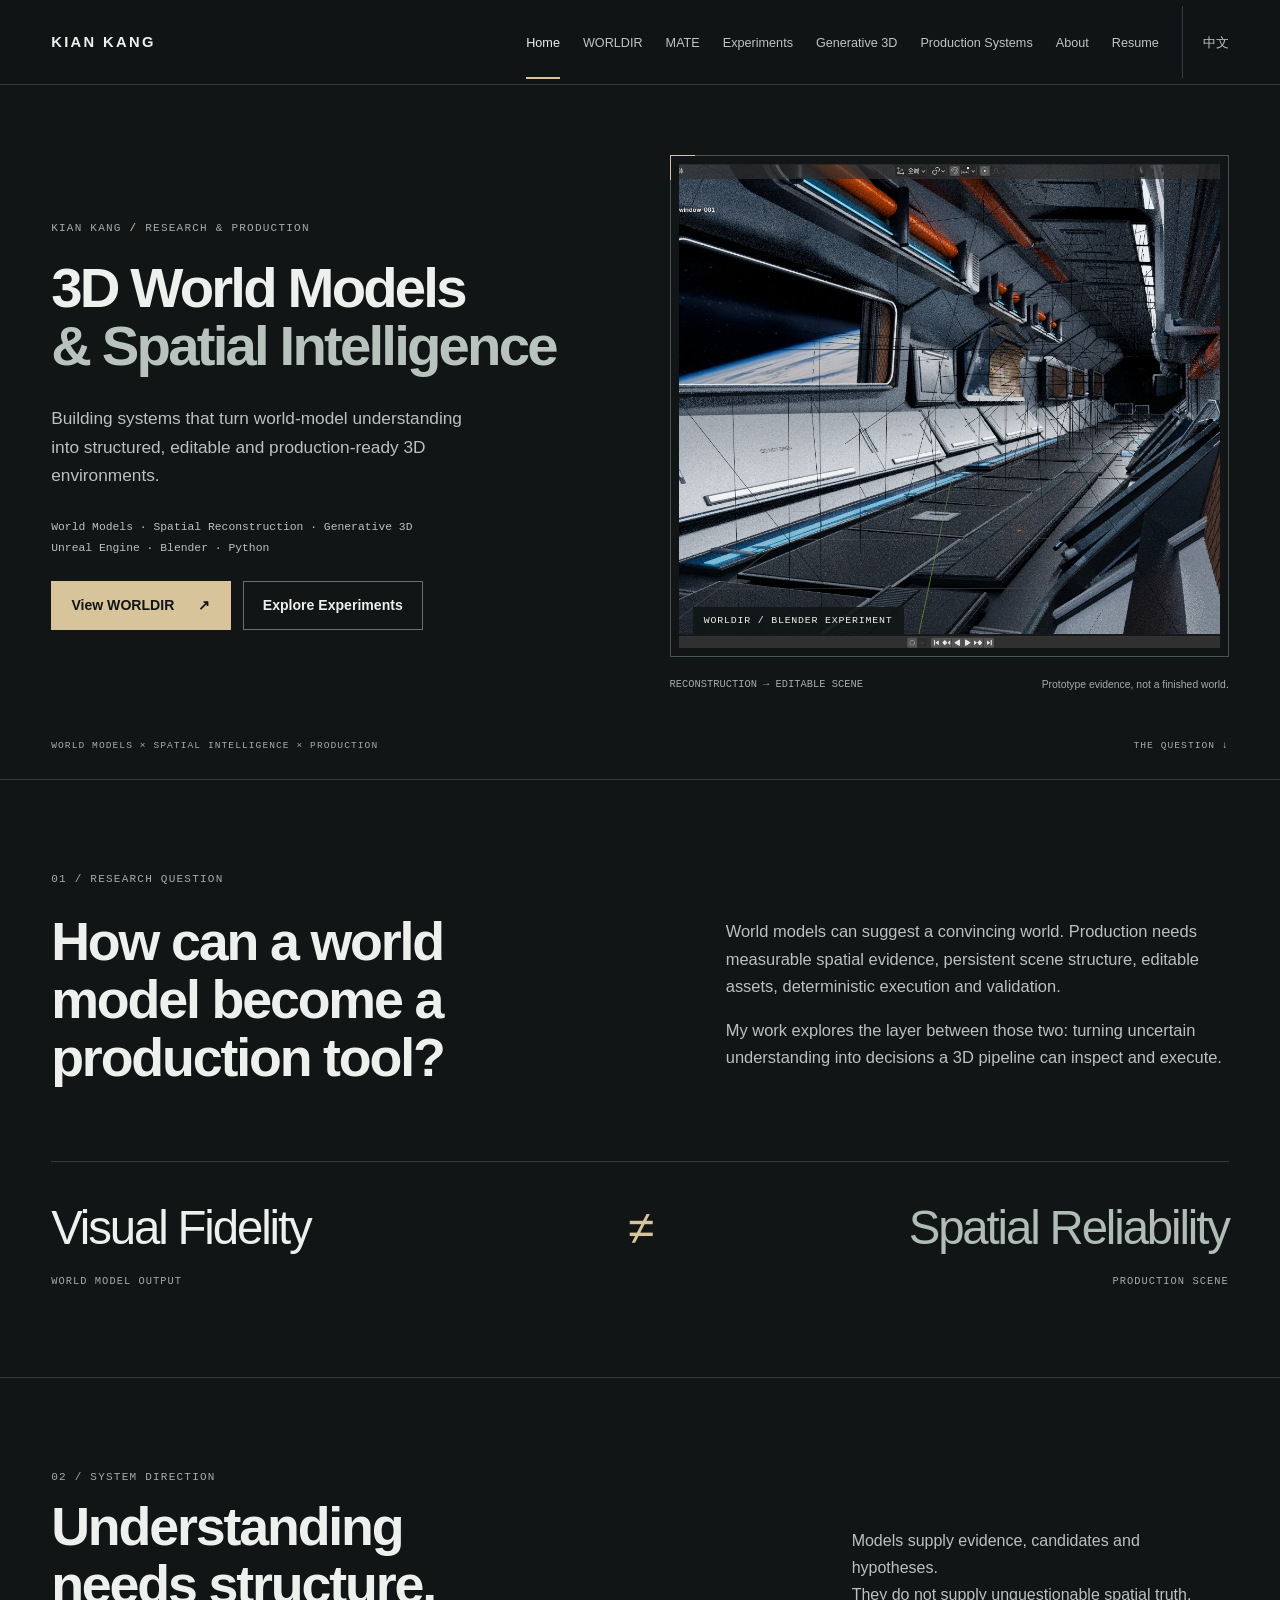
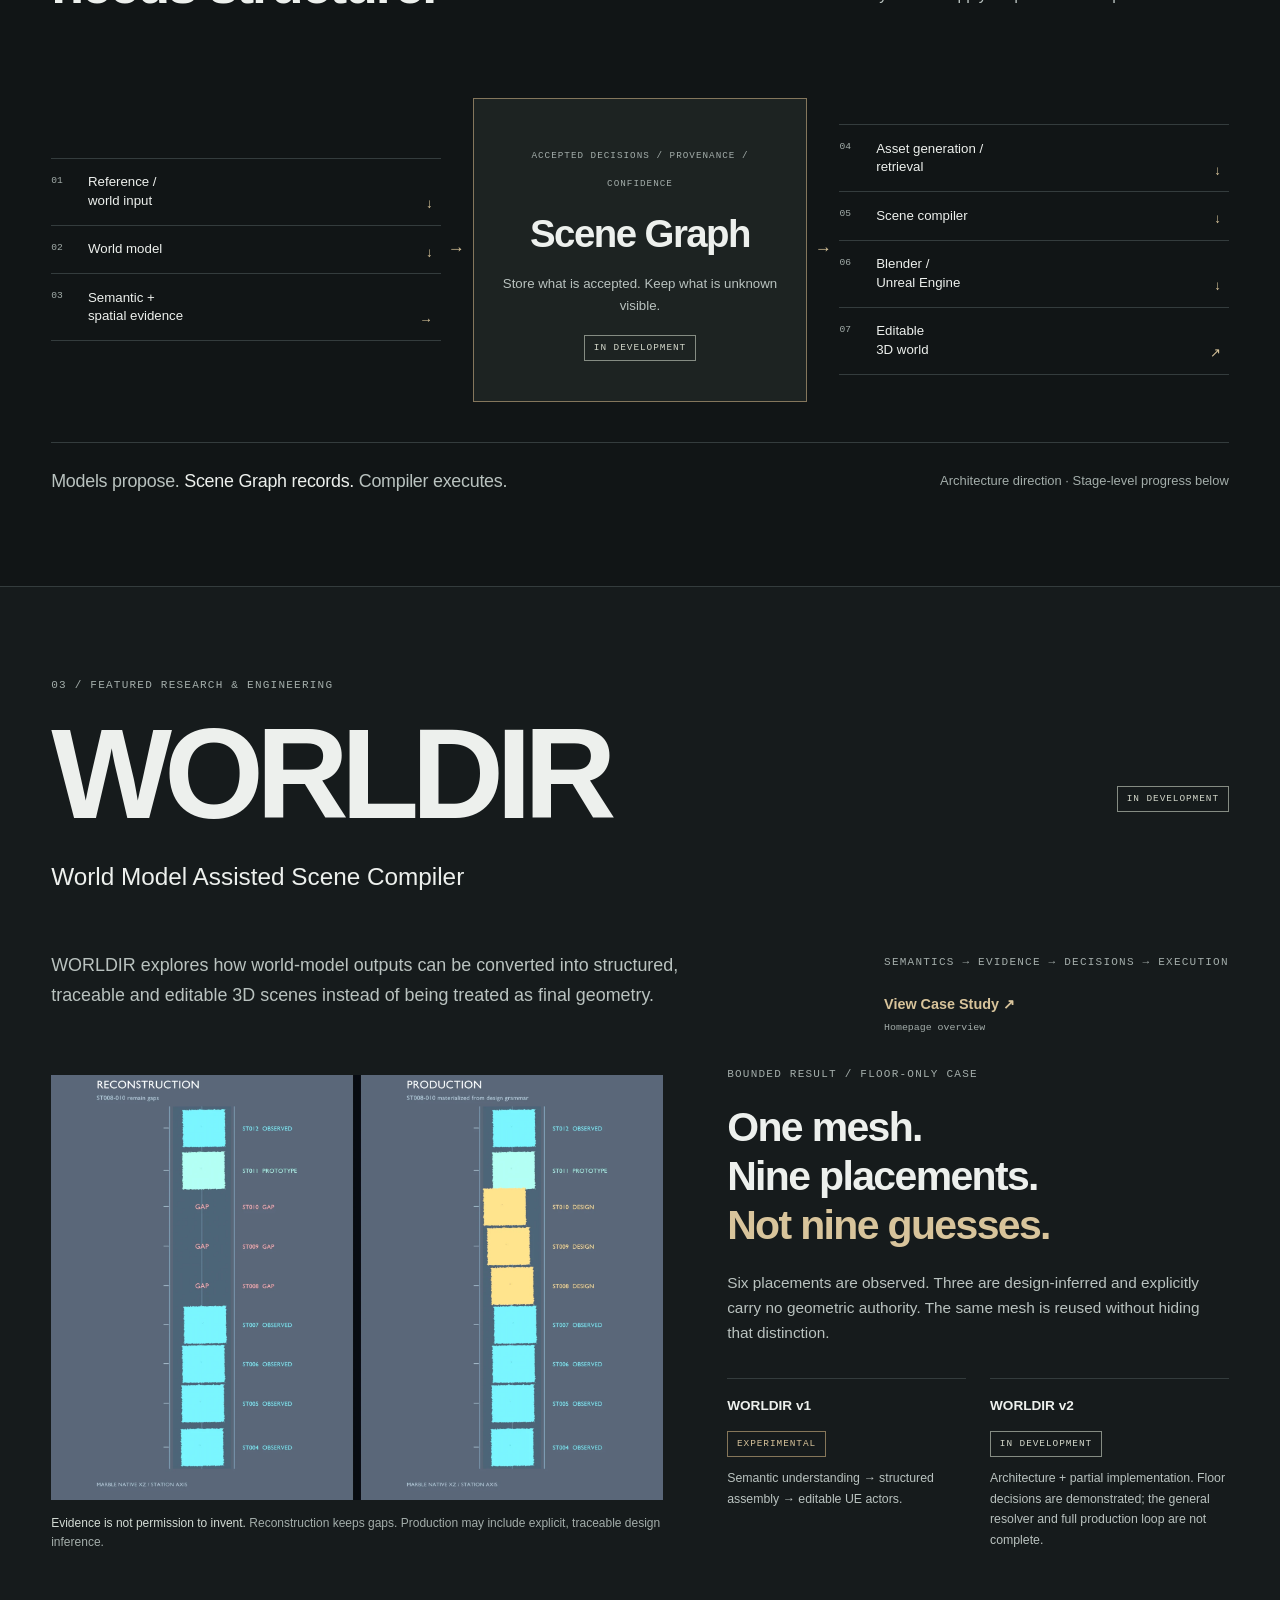
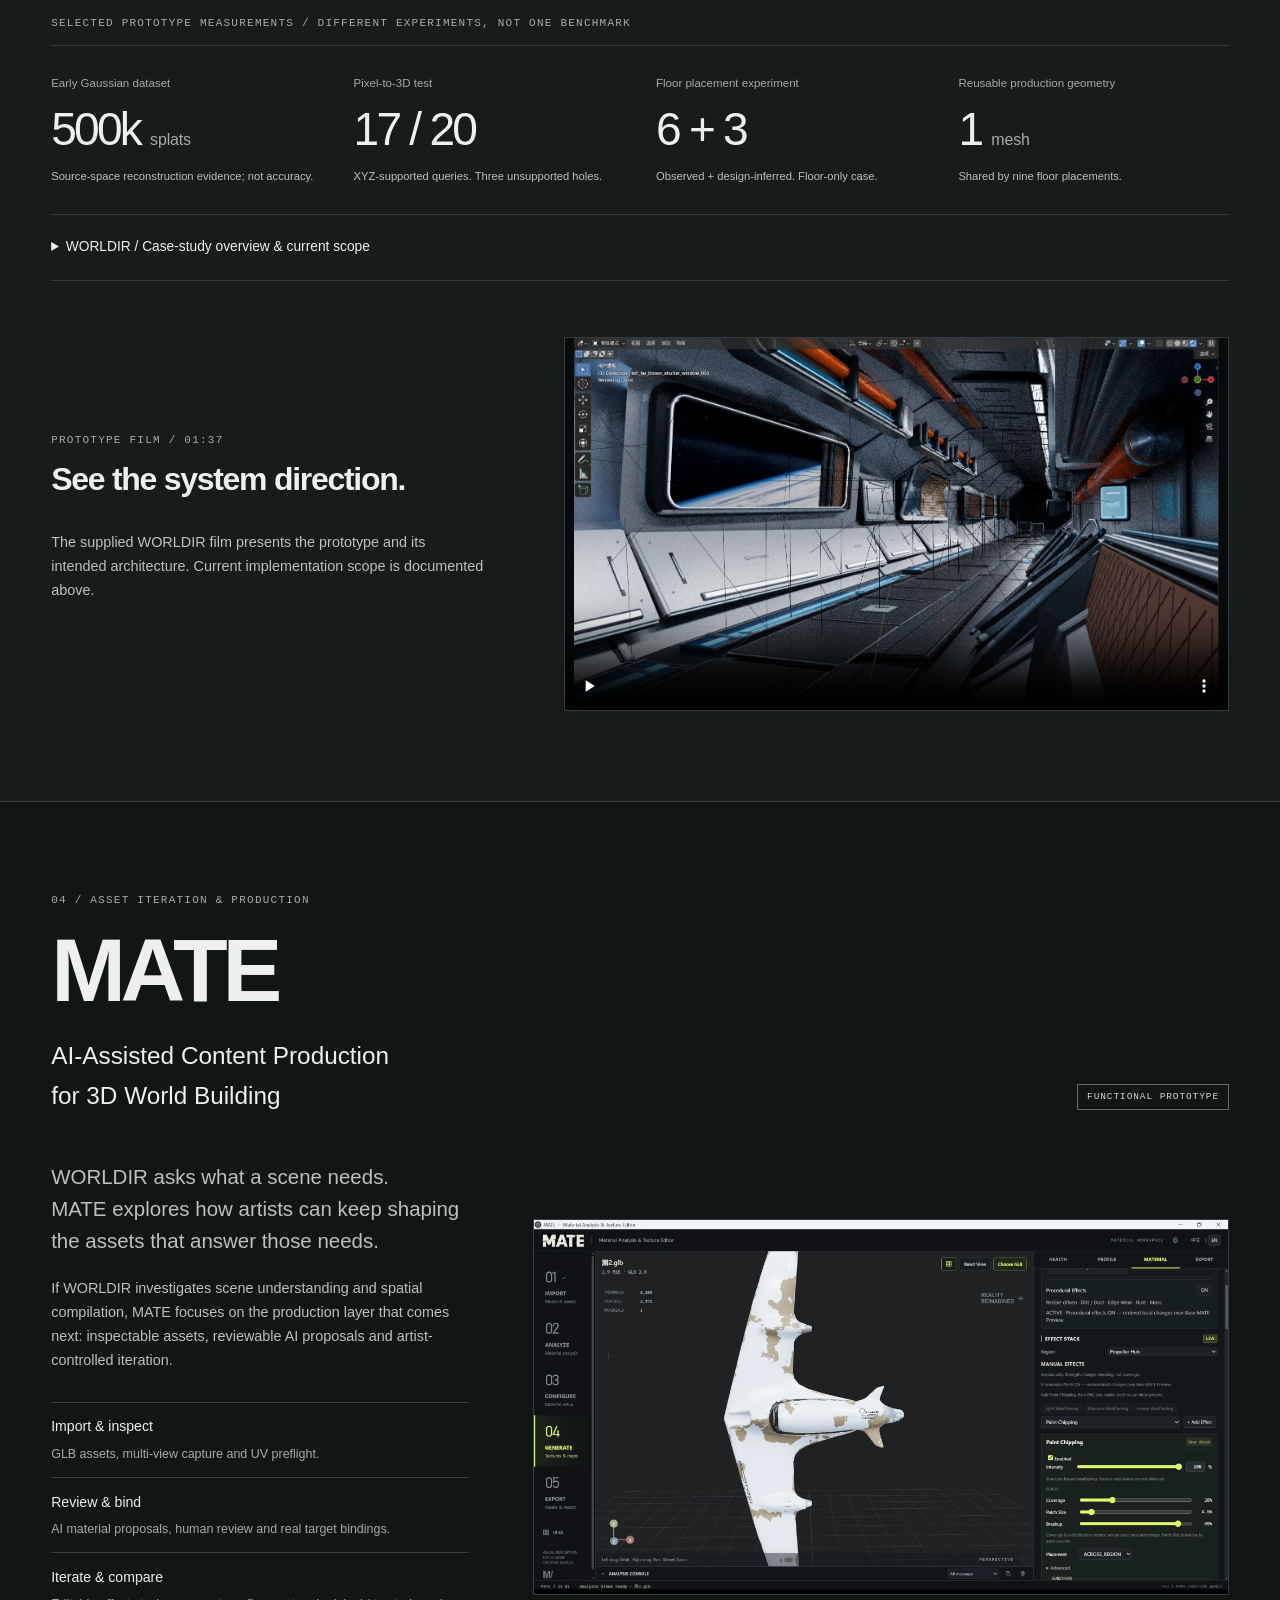
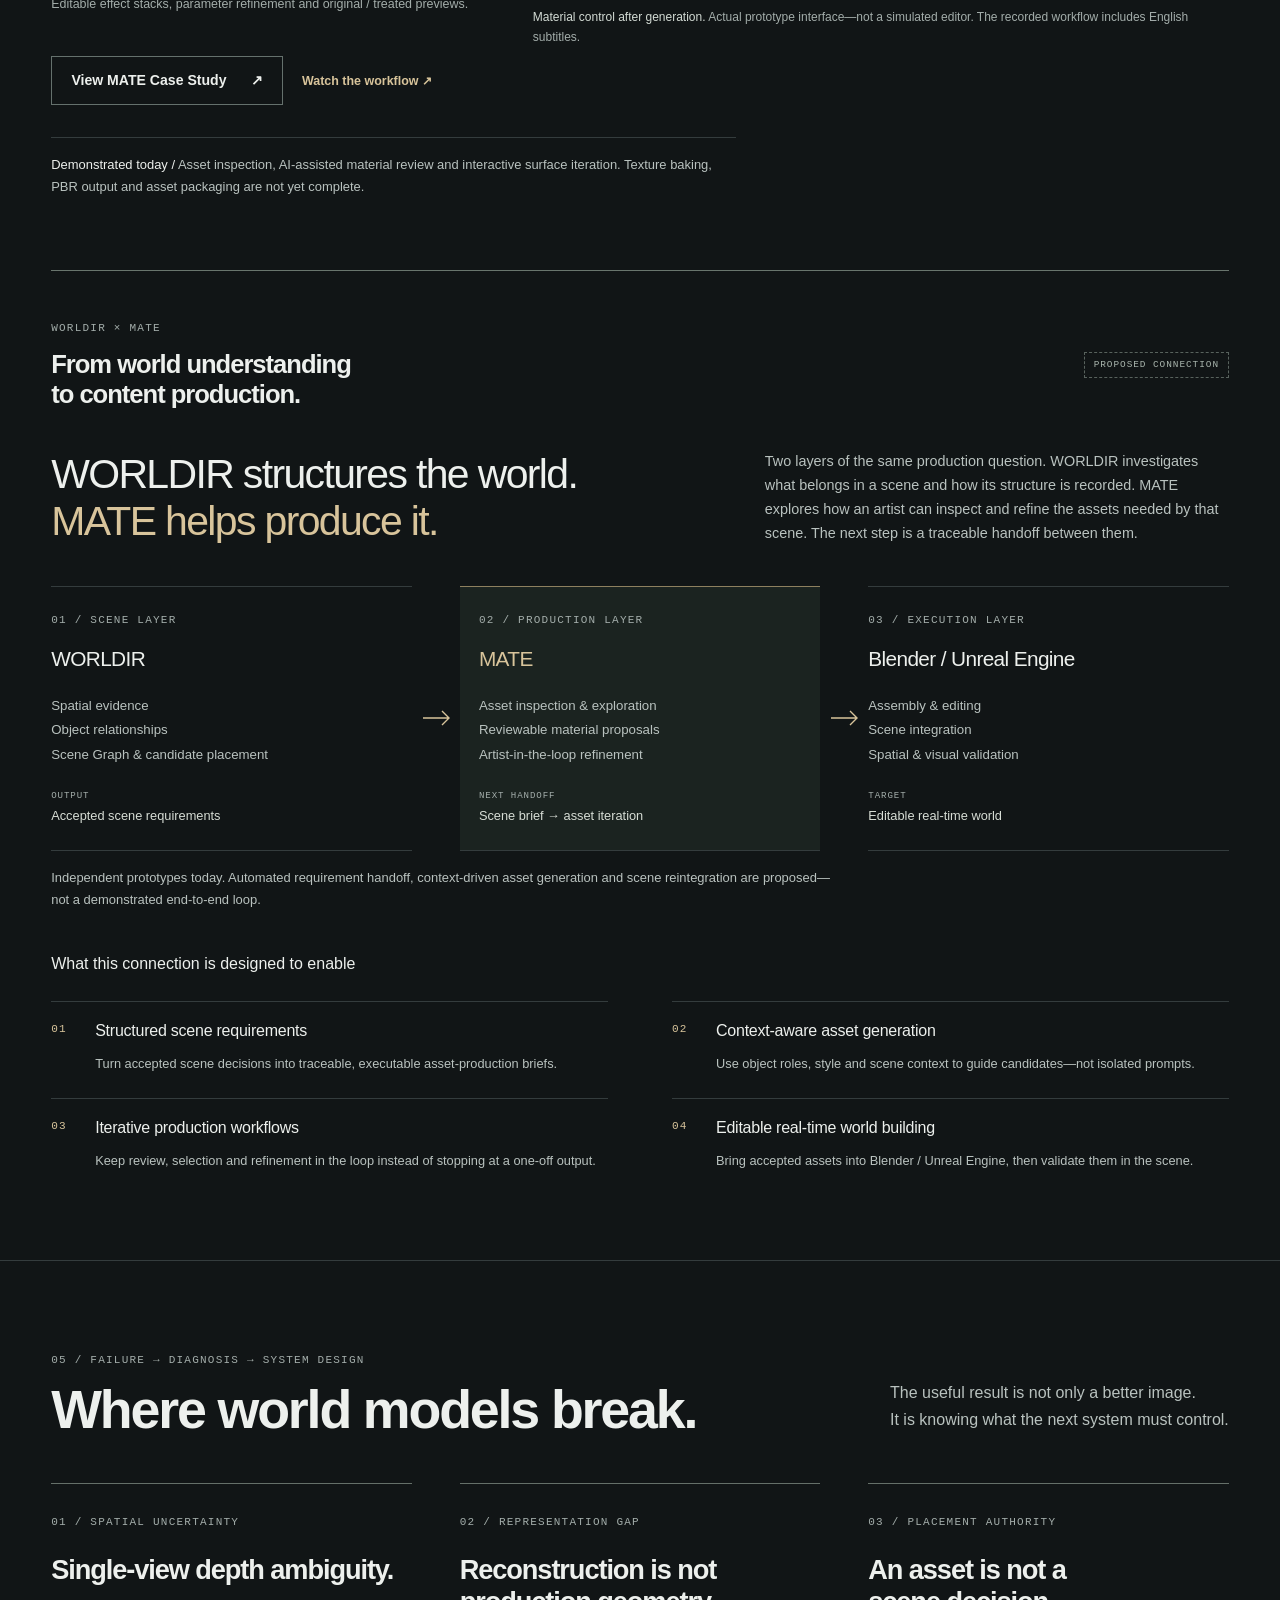
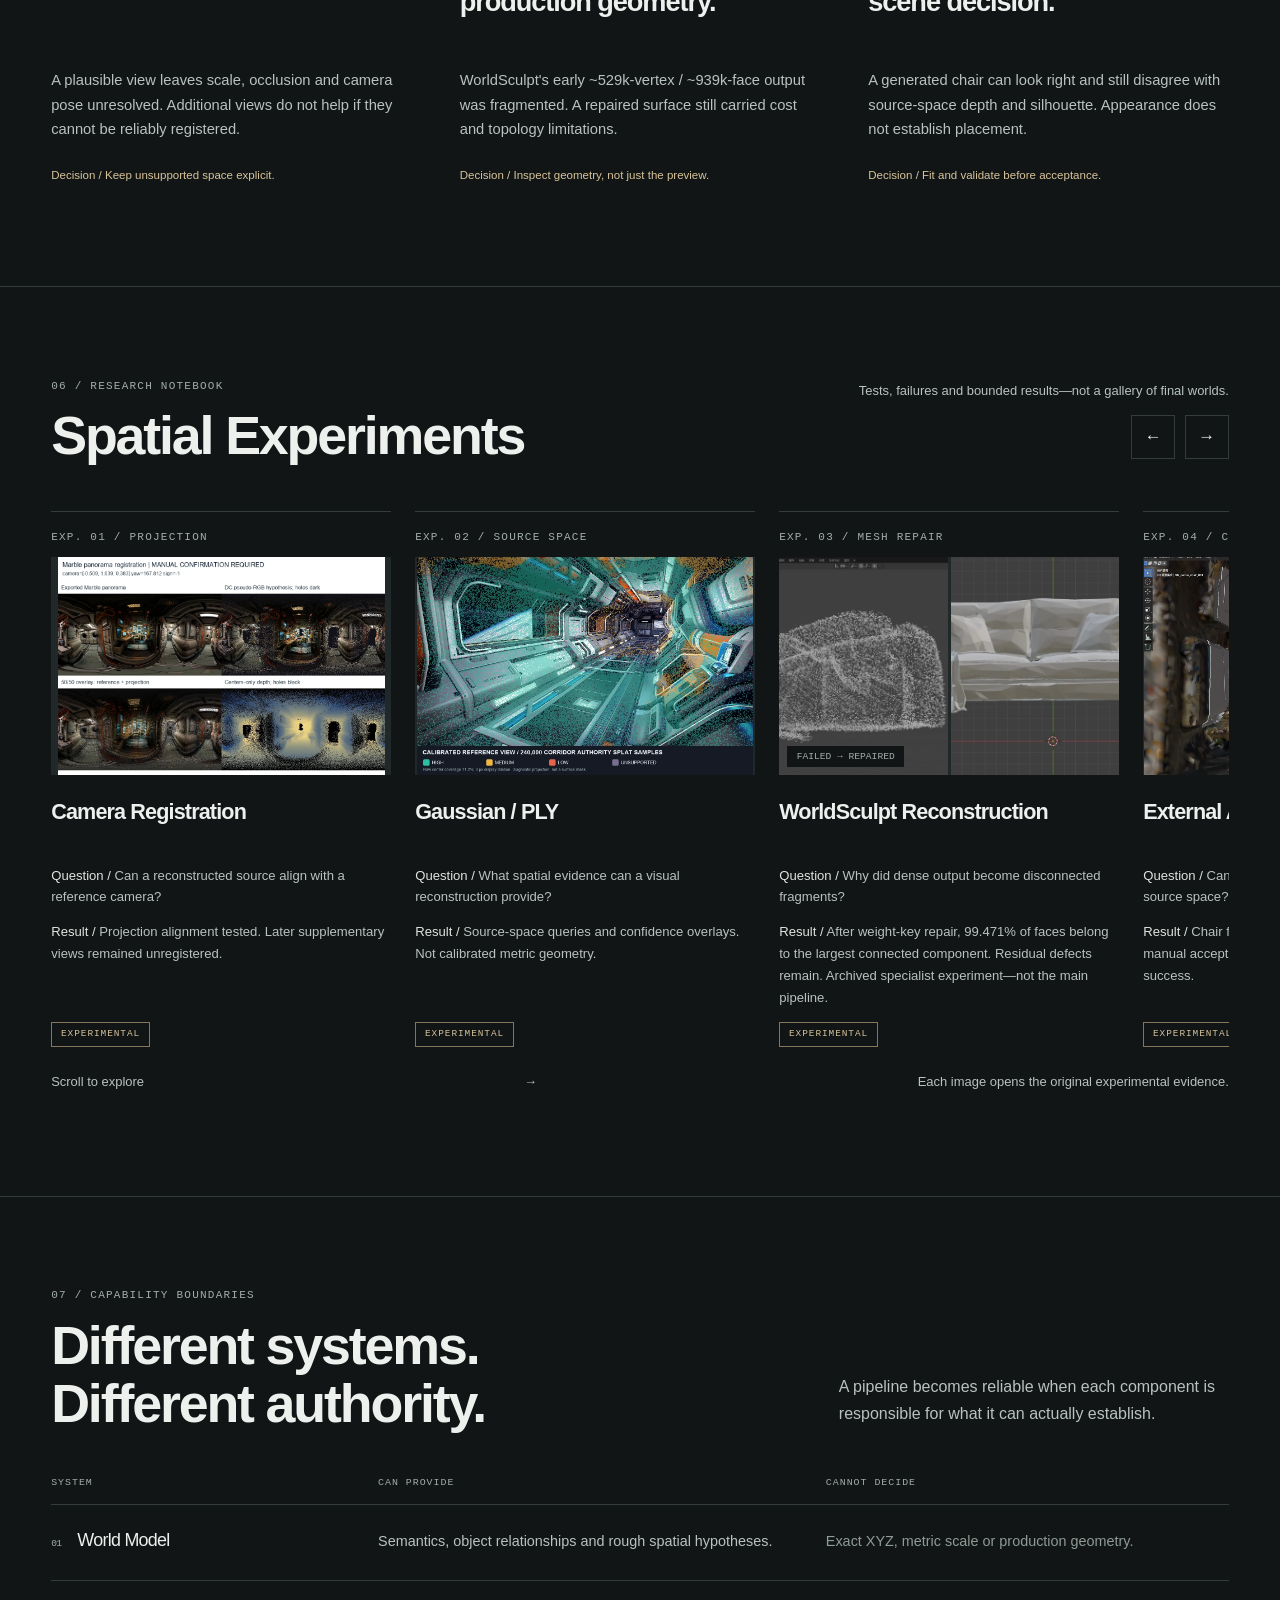
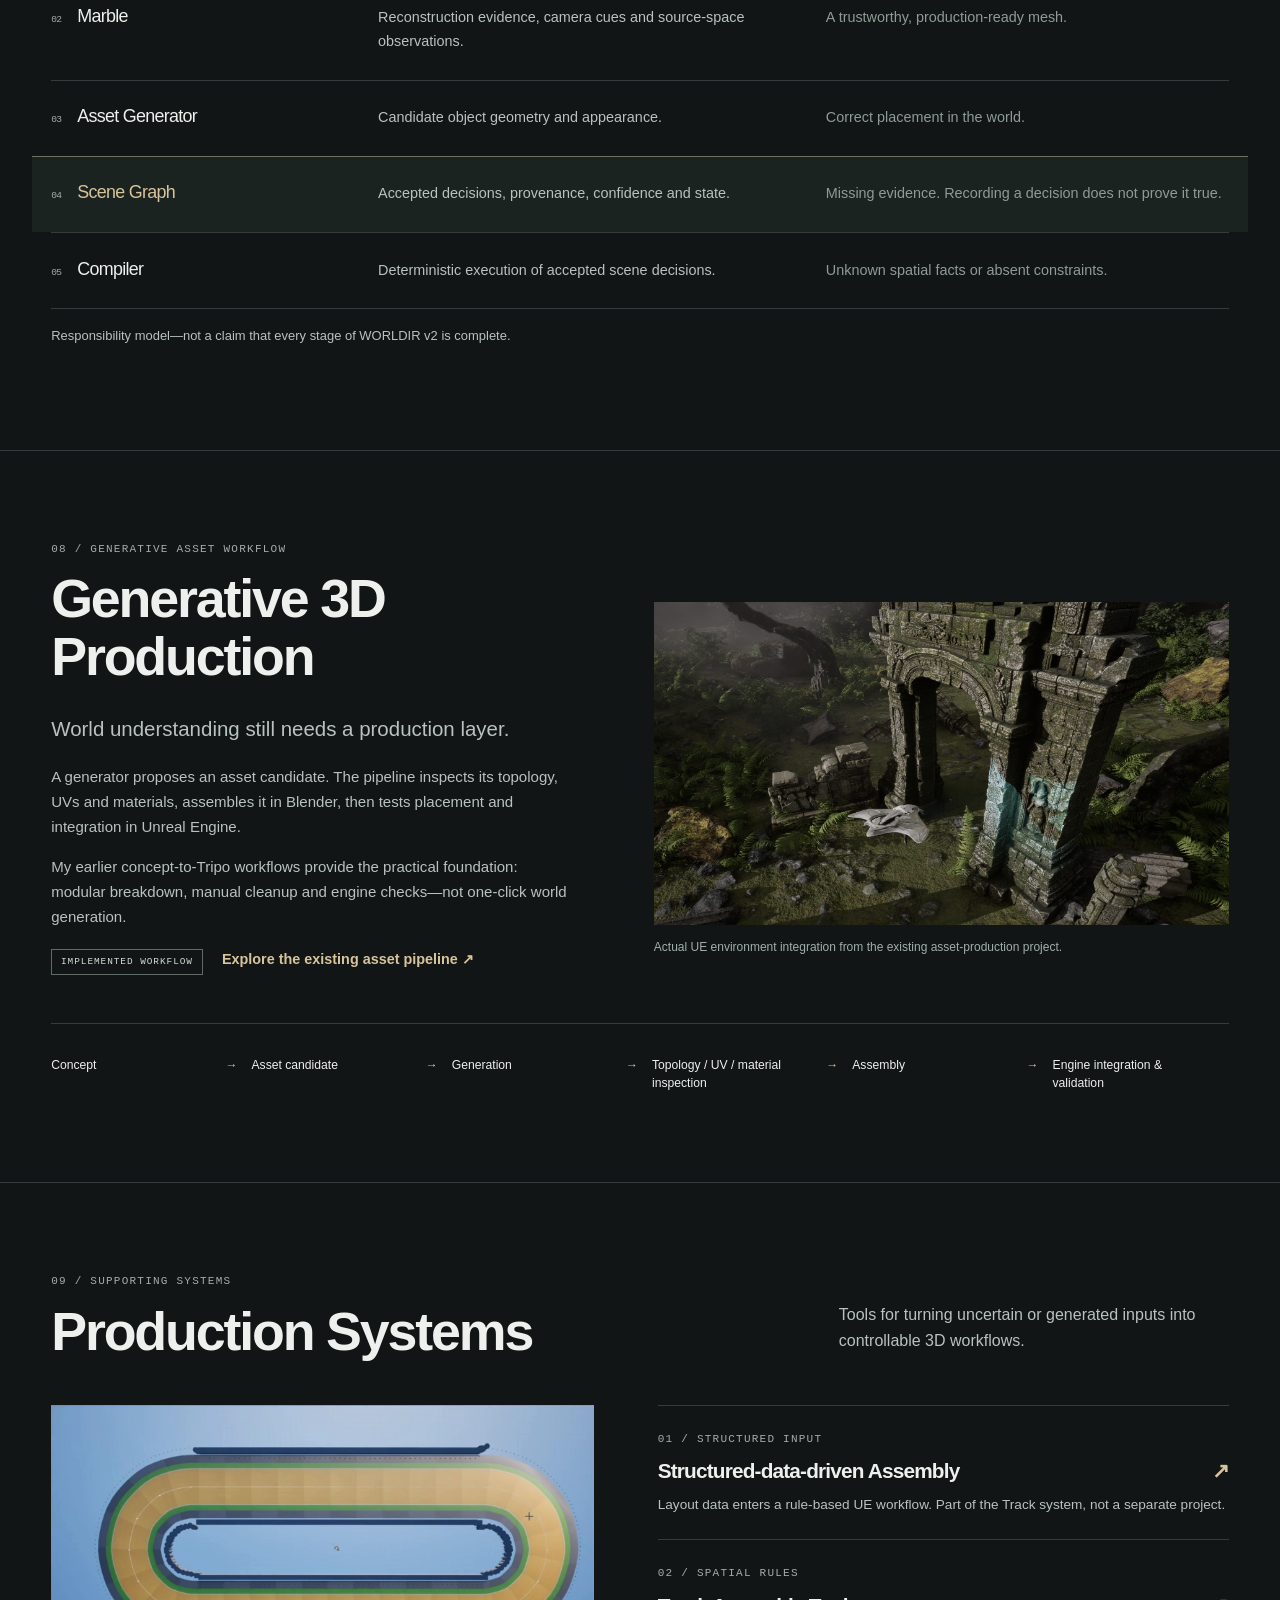
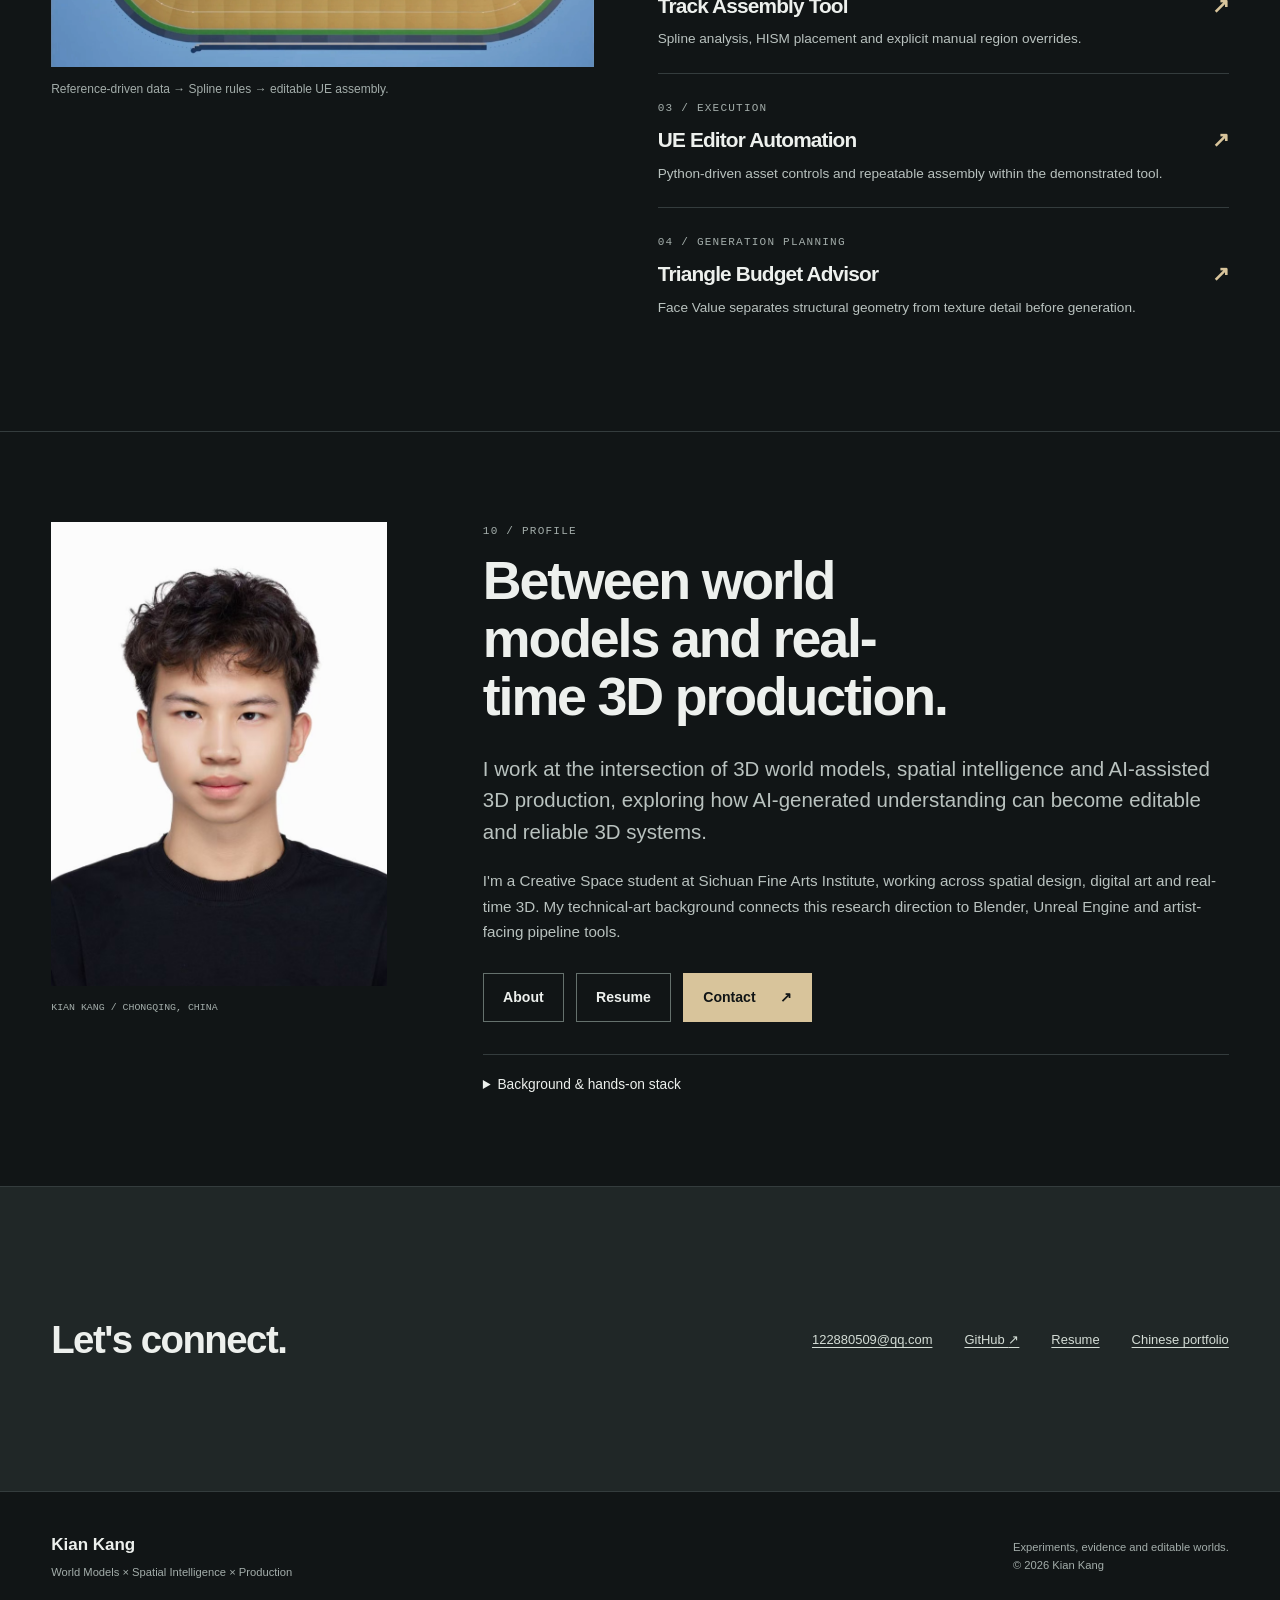
==== commit c4afe89f: "Update Creative Space background and focused 3D production positioning" ====
--- a/en/index.html
+++ b/en/index.html
@@ -173,7 +173,7 @@
     </section>
 
     <section class="section wm-section-border" id="about" aria-labelledby="about-title">
-      <div class="container wm-profile-grid"><figure class="wm-portrait" data-reveal><img src="../assets/en/profile/kian-kang.png" alt="Portrait of Kian Kang" width="711" height="983" loading="lazy" decoding="async"><figcaption>KIAN KANG / CHONGQING, CHINA</figcaption></figure><div><p class="wm-meta">10 / PROFILE</p><h2 id="about-title">Between world models and real-time 3D production.</h2><p class="wm-medium-lede">I work at the intersection of spatial intelligence, generative 3D and technical art, exploring how AI-generated understanding can become editable and reliable 3D systems.</p><p>I'm a Public Art student at Sichuan Fine Arts Institute, with a focus on spatial design and digital art. My technical-art background connects this research direction to Blender, Unreal Engine and artist-facing pipeline tools.</p><div class="button-row"><a class="button" href="#profile-details" data-open-profile>About</a><a class="button" href="resume-source.html">Resume</a><a class="button button-primary" href="#contact">Contact <span aria-hidden="true">↗</span></a></div><details id="profile-details" class="wm-profile-details"><summary>Background &amp; hands-on stack</summary><p>Since August 2026, I've worked with NetEase Games' ArtSpark team as a Technical Art / AI Pipeline intern. My experience includes AI image workflows, Unreal Editor Python tooling, asset integration and orbit-capture workflow validation.</p><div class="wm-stack"><div><h3>Real-time &amp; programming</h3><p>Blender · Unreal Engine 5<br>Python · Blueprint · JavaScript</p></div><div><h3>Tested spatial systems</h3><p>Astra · Marble / Gaussian / PLY<br>WorldSculpt · Camera projection<br>Source coordinates · Mesh inspection</p></div><div><h3>Generative production</h3><p>Tripo · External asset fitting<br>ComfyUI · Image workflows<br>UV / material inspection</p></div></div><p class="wm-note">These are hands-on tools and experiments, not a claim of foundation-model training expertise.</p><p class="wm-note">Expected graduation / 2027 · Open to World Models, Spatial Intelligence, Generative 3D, 3D Graphics, Technical Art and Research Prototyping opportunities.</p></details></div></div>
+      <div class="container wm-profile-grid"><figure class="wm-portrait" data-reveal><img src="../assets/en/profile/kian-kang.png" alt="Portrait of Kian Kang" width="711" height="983" loading="lazy" decoding="async"><figcaption>KIAN KANG / CHONGQING, CHINA</figcaption></figure><div><p class="wm-meta">10 / PROFILE</p><h2 id="about-title">Between world models and real-time 3D production.</h2><p class="wm-medium-lede">I work at the intersection of 3D world models, spatial intelligence and AI-assisted 3D production, exploring how AI-generated understanding can become editable and reliable 3D systems.</p><p>I'm a Creative Space student at Sichuan Fine Arts Institute, working across spatial design, digital art and real-time 3D. My technical-art background connects this research direction to Blender, Unreal Engine and artist-facing pipeline tools.</p><div class="button-row"><a class="button" href="#profile-details" data-open-profile>About</a><a class="button" href="resume-source.html">Resume</a><a class="button button-primary" href="#contact">Contact <span aria-hidden="true">↗</span></a></div><details id="profile-details" class="wm-profile-details"><summary>Background &amp; hands-on stack</summary><p>Since August 2026, I've worked with NetEase Games' ArtSpark team as a Technical Art / AI Pipeline intern. My experience includes AI image workflows, Unreal Editor Python tooling, asset integration and orbit-capture workflow validation.</p><div class="wm-stack"><div><h3>Real-time &amp; programming</h3><p>Blender · Unreal Engine 5<br>Python · Blueprint · JavaScript</p></div><div><h3>Tested spatial systems</h3><p>Astra · Marble / Gaussian / PLY<br>WorldSculpt · Camera projection<br>Source coordinates · Mesh inspection</p></div><div><h3>Generative production</h3><p>Tripo · External asset fitting<br>ComfyUI · Image workflows<br>UV / material inspection</p></div></div><p class="wm-note">These are hands-on tools and experiments, not a claim of foundation-model training expertise.</p><p class="wm-note">Expected graduation / 2027 · Open to opportunities across 3D World Models, Spatial Intelligence and AI-assisted 3D production.</p></details></div></div>
     </section>
 
     <section class="contact-band" id="contact" aria-labelledby="contact-title"><div class="container contact-inner"><h2 id="contact-title">Let's connect.</h2><ul class="contact-list"><li><a href="mailto:122880509@qq.com">122880509@qq.com</a></li><li><a href="https://github.com/K-k-ing" target="_blank" rel="noreferrer">GitHub <span aria-hidden="true">↗</span></a></li><li><a href="resume-source.html">Resume</a></li><li><a href="../index.html" hreflang="zh-CN">Chinese portfolio</a></li></ul></div></section>
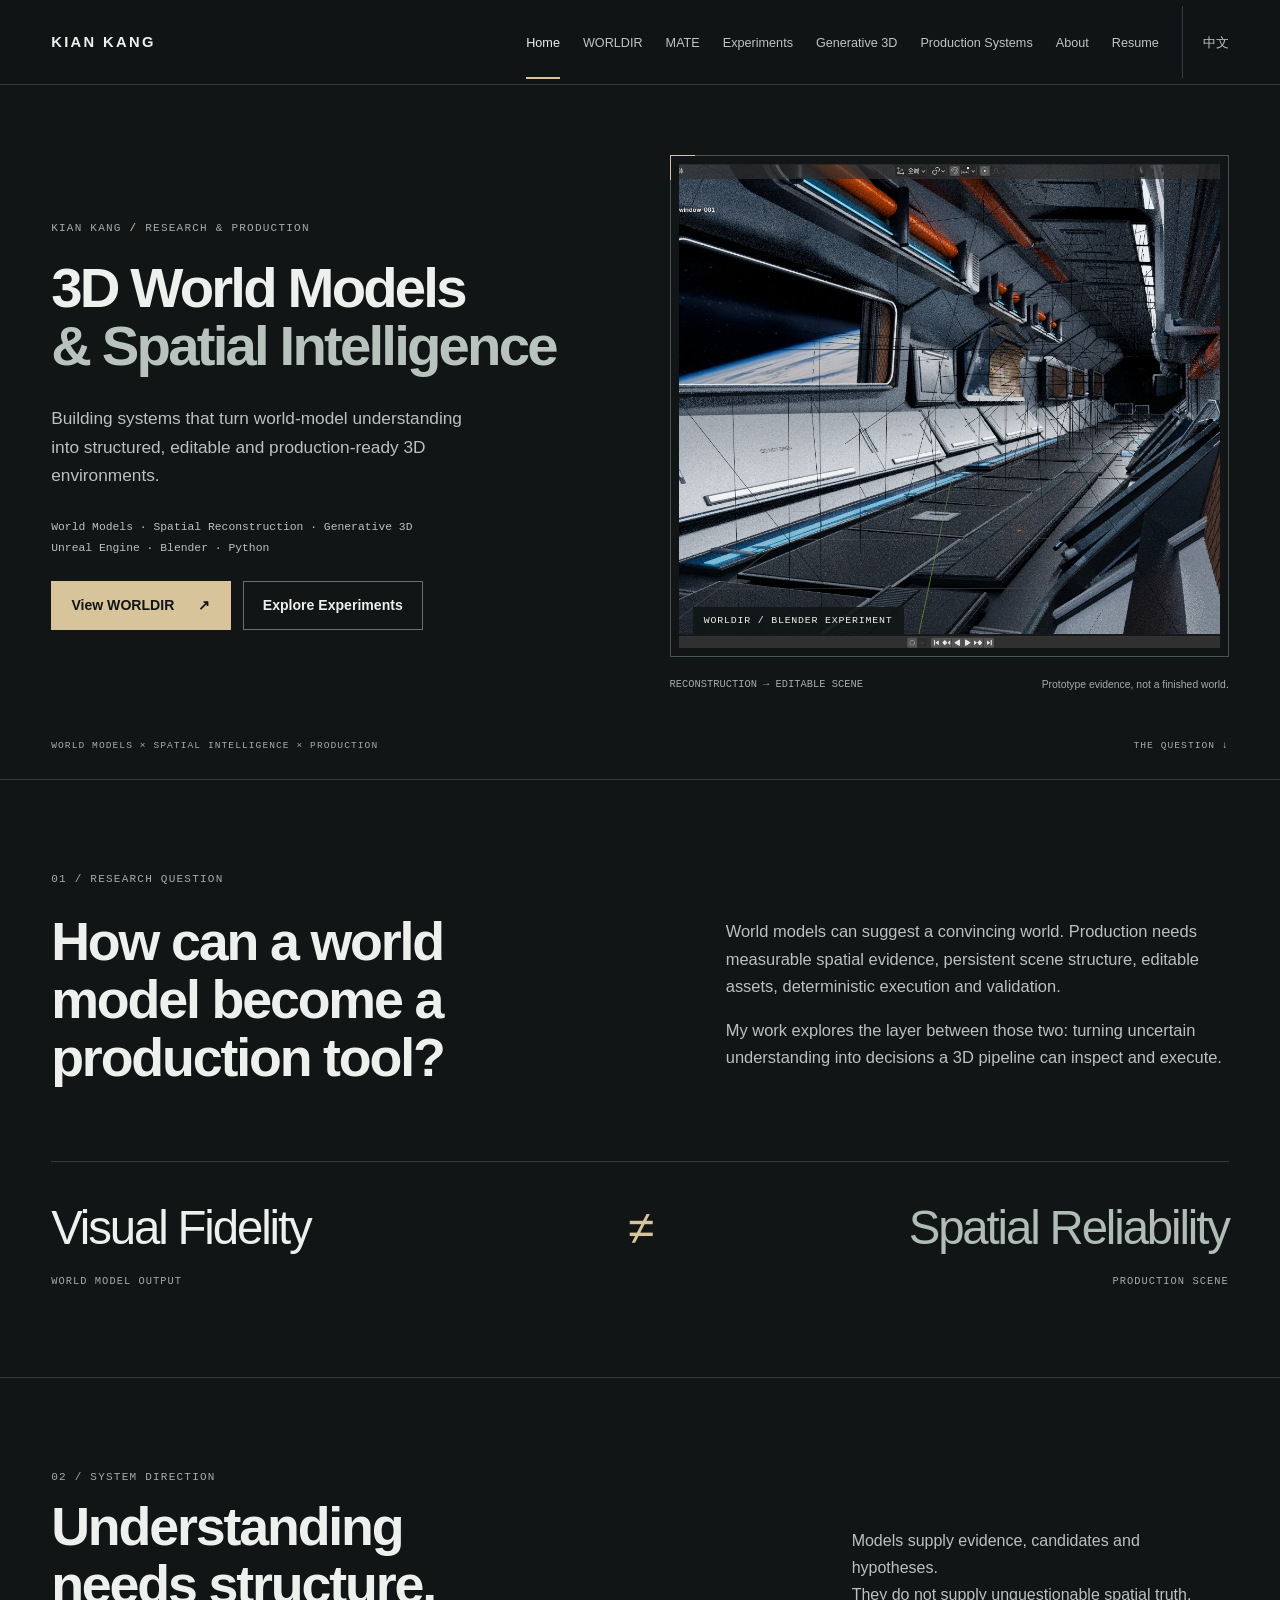
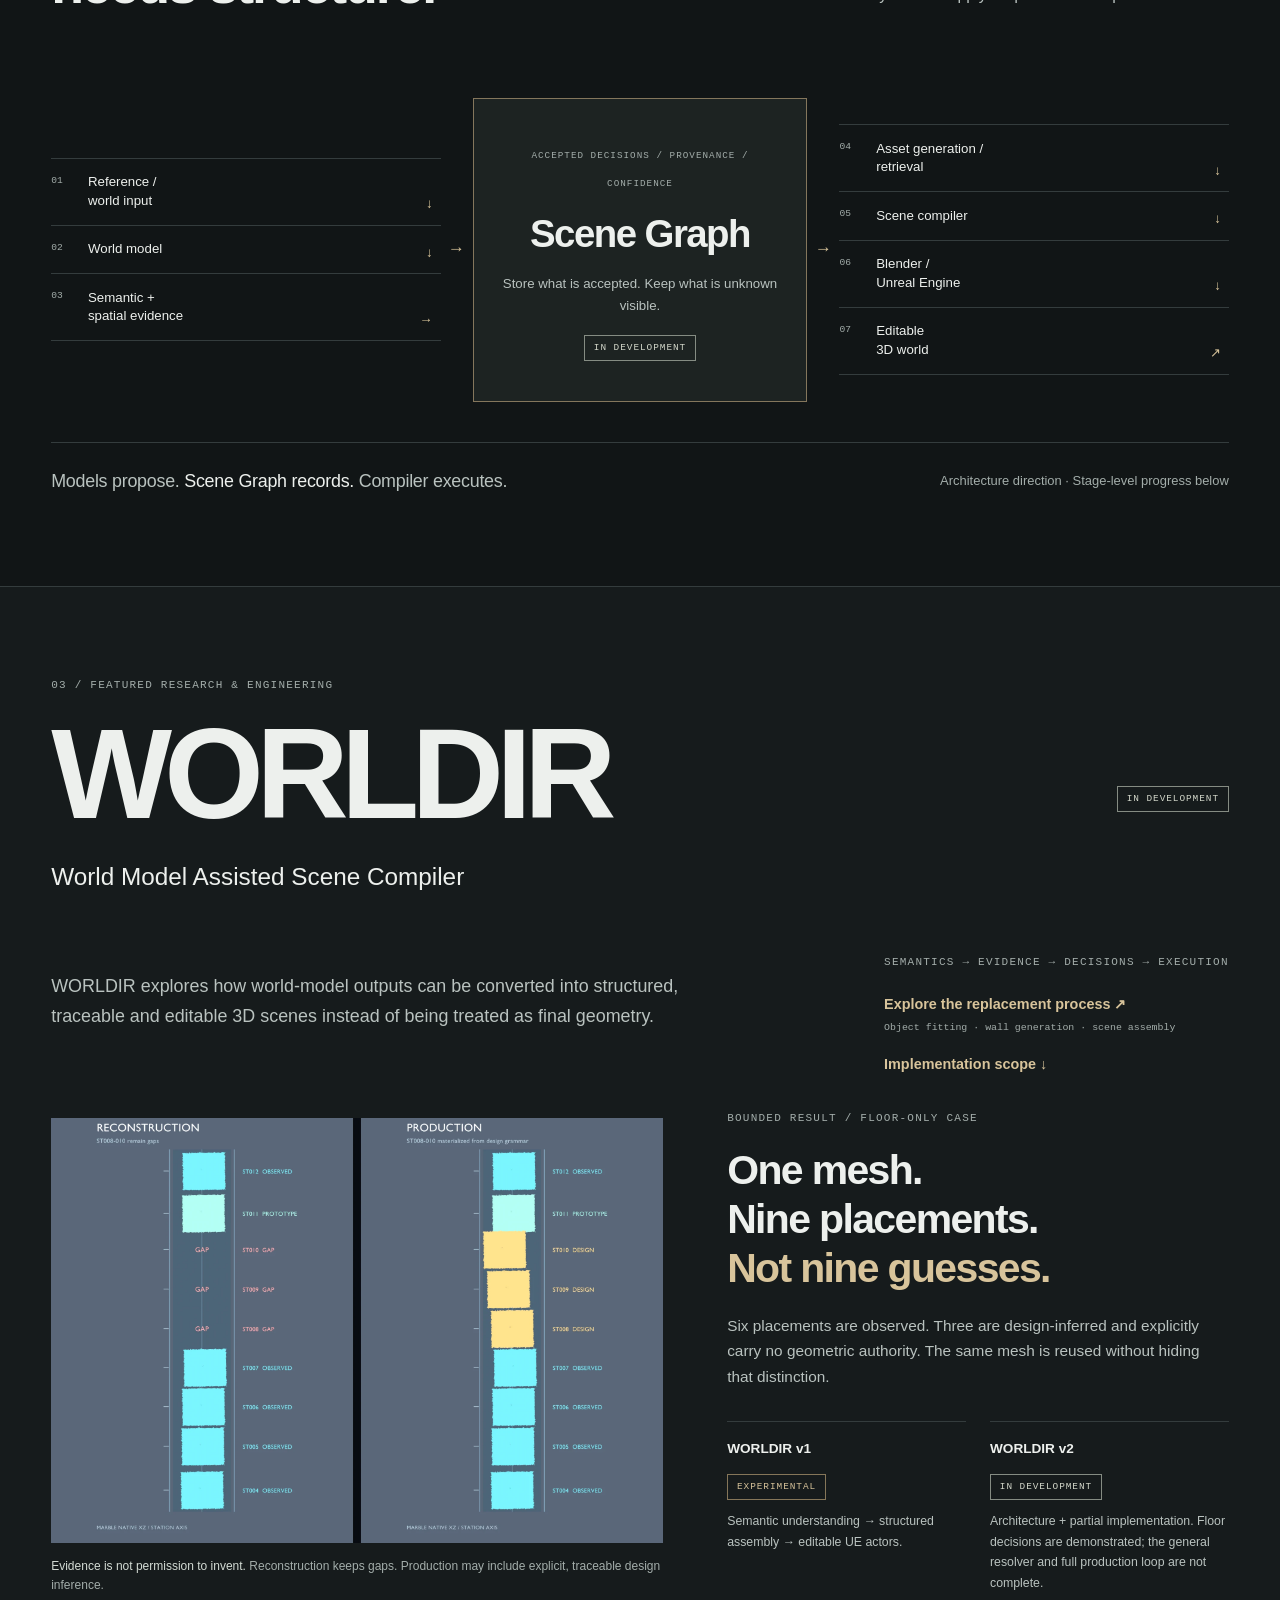
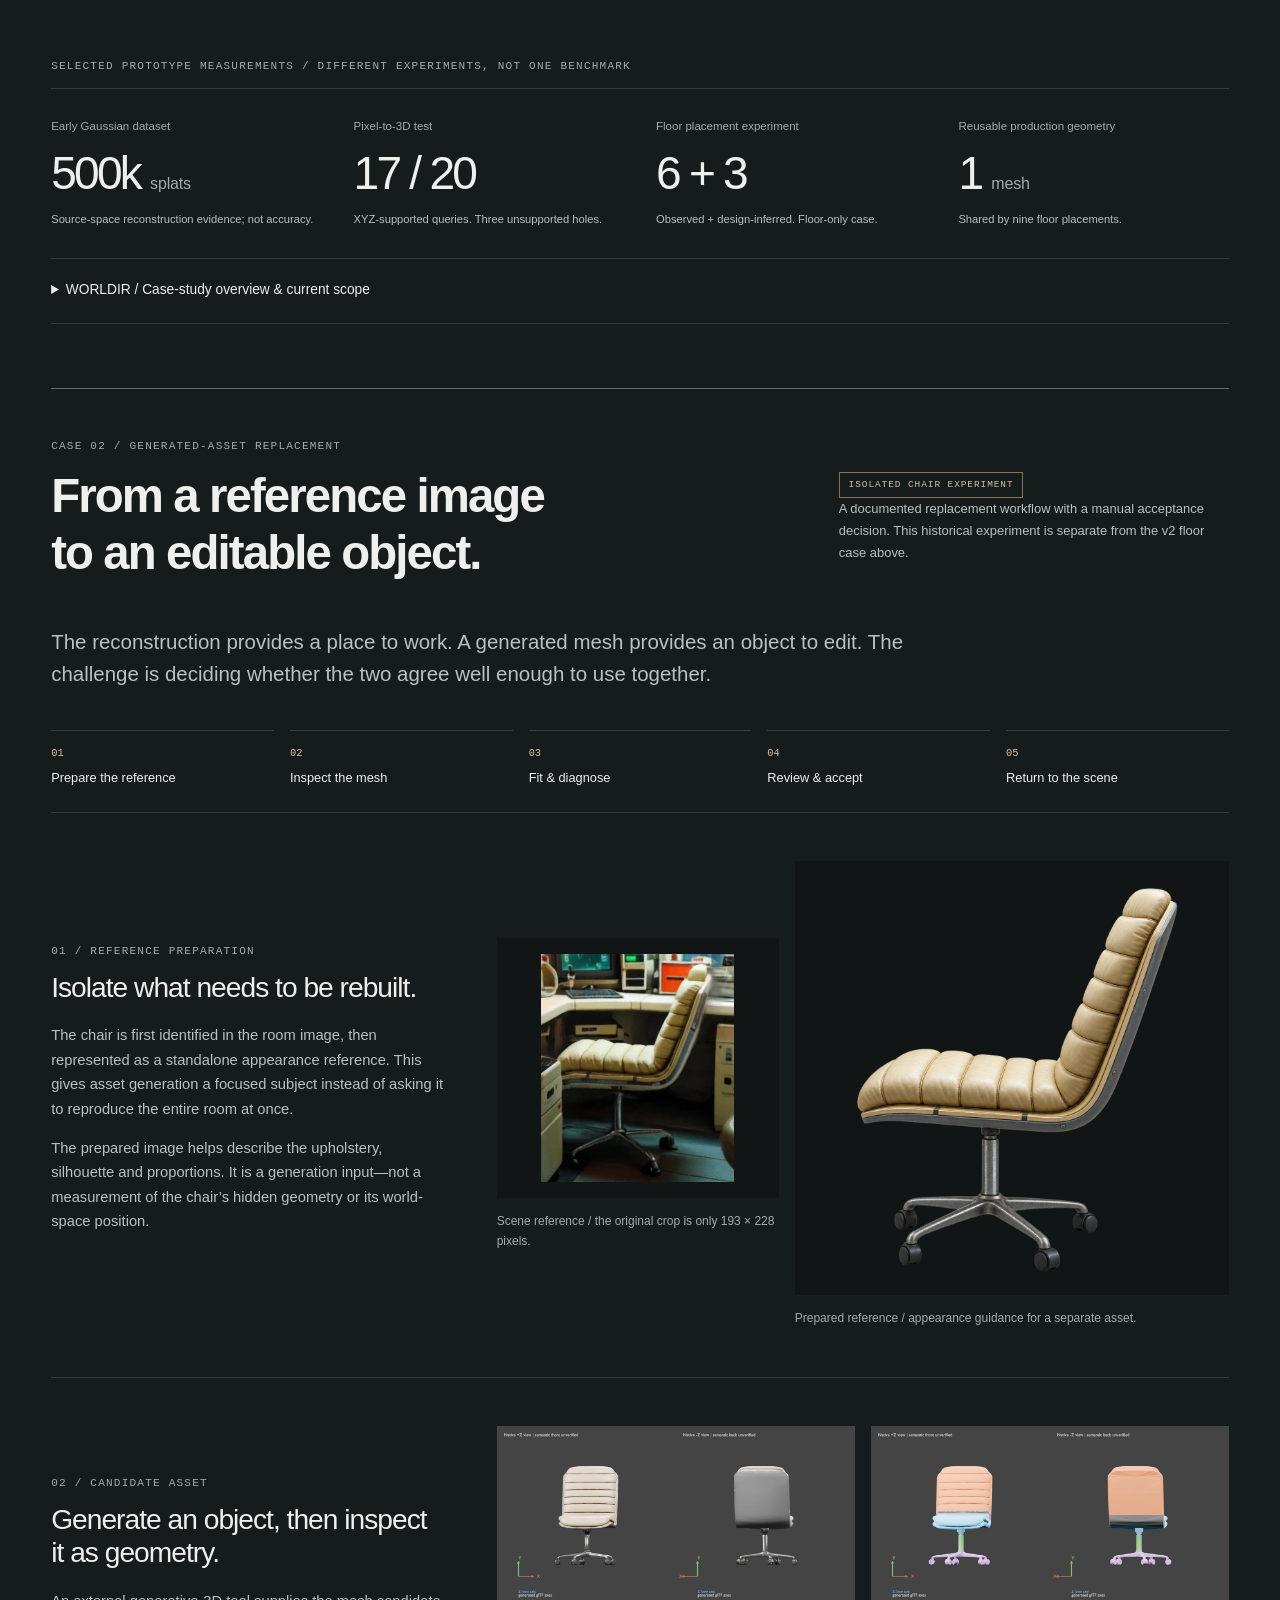
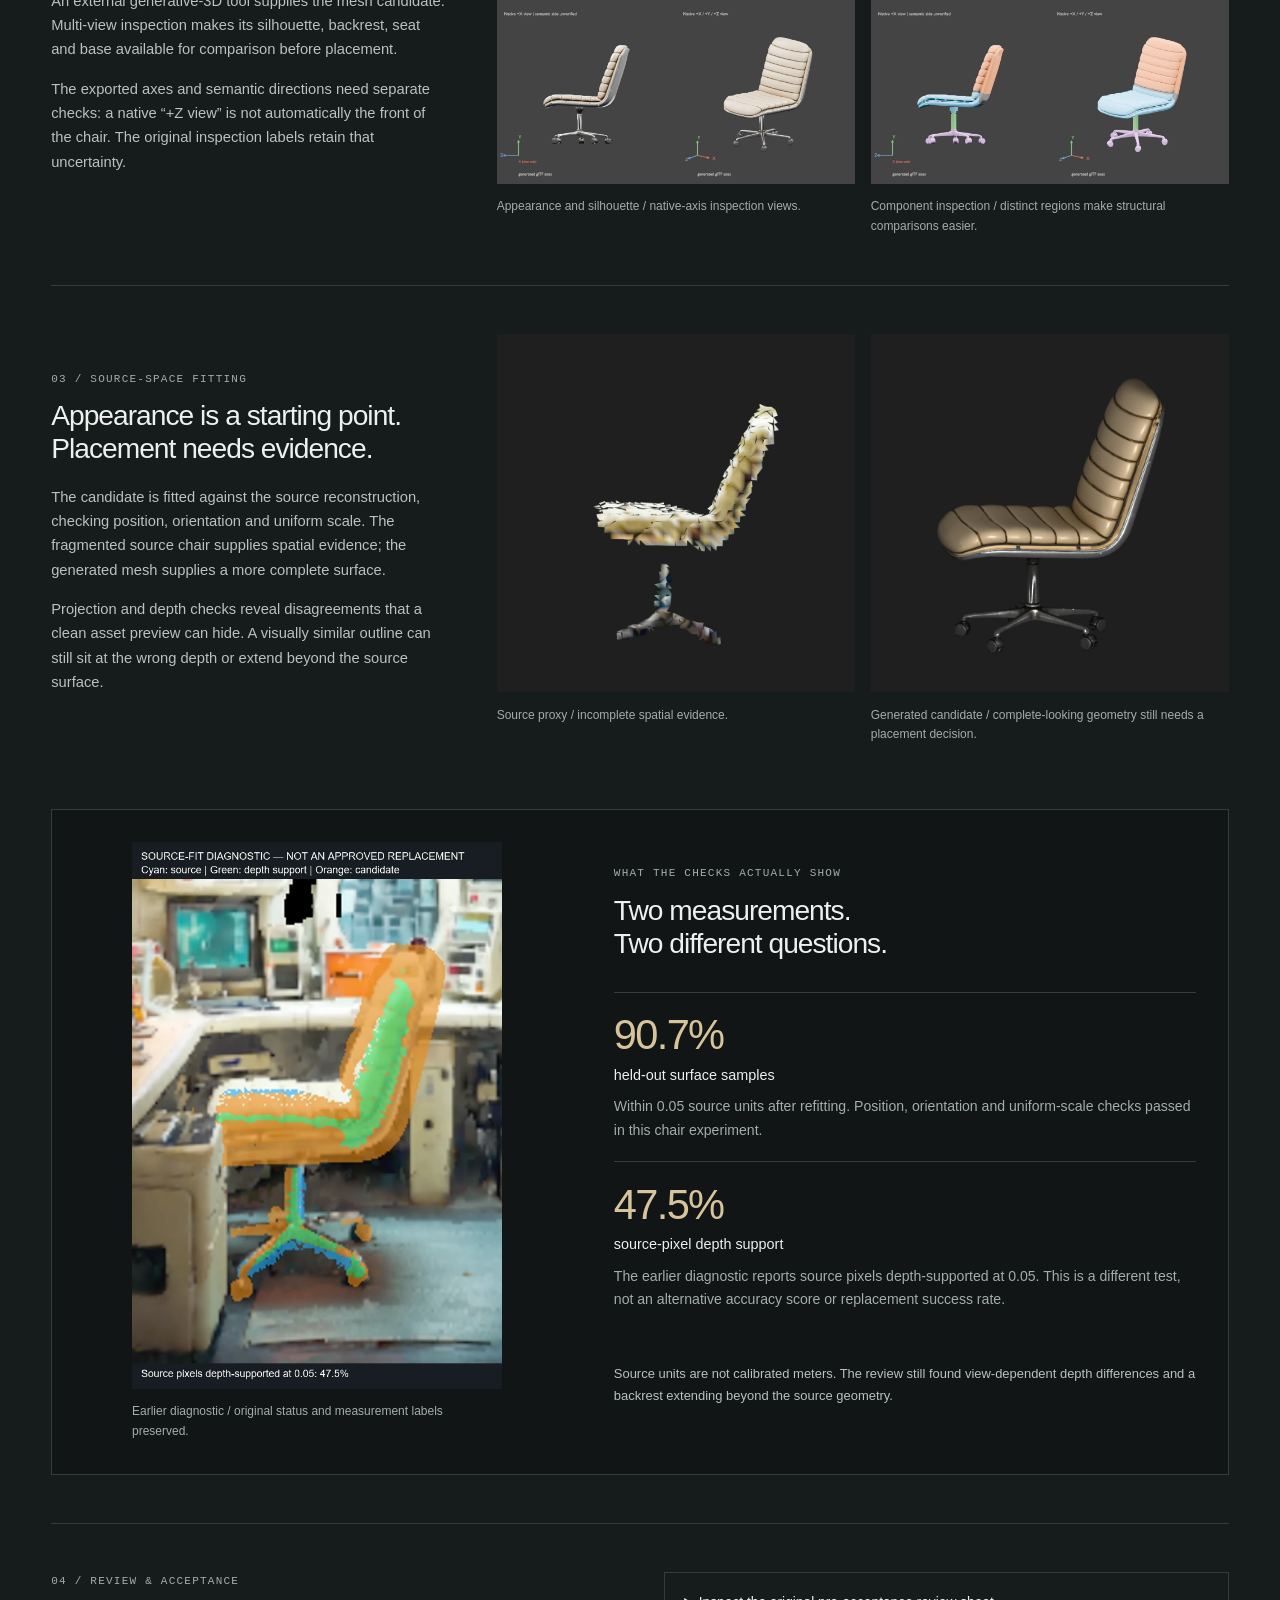
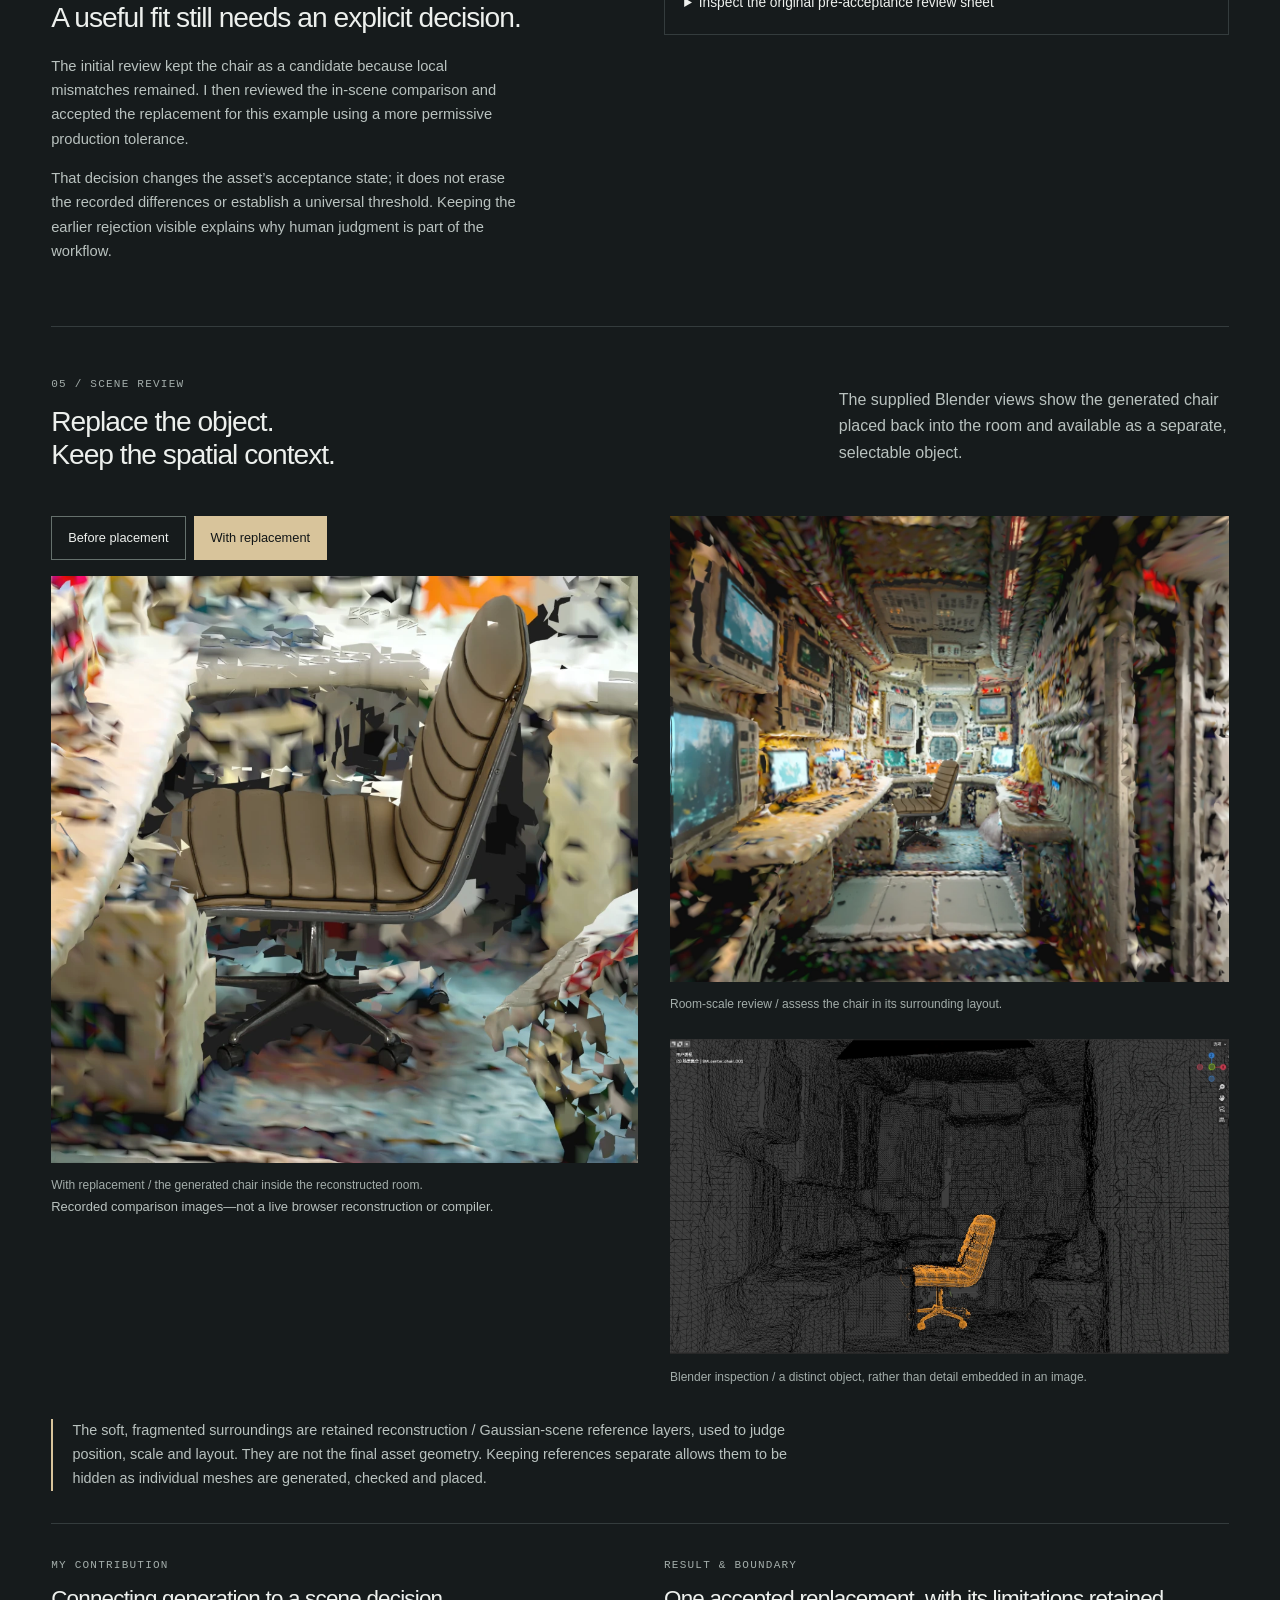
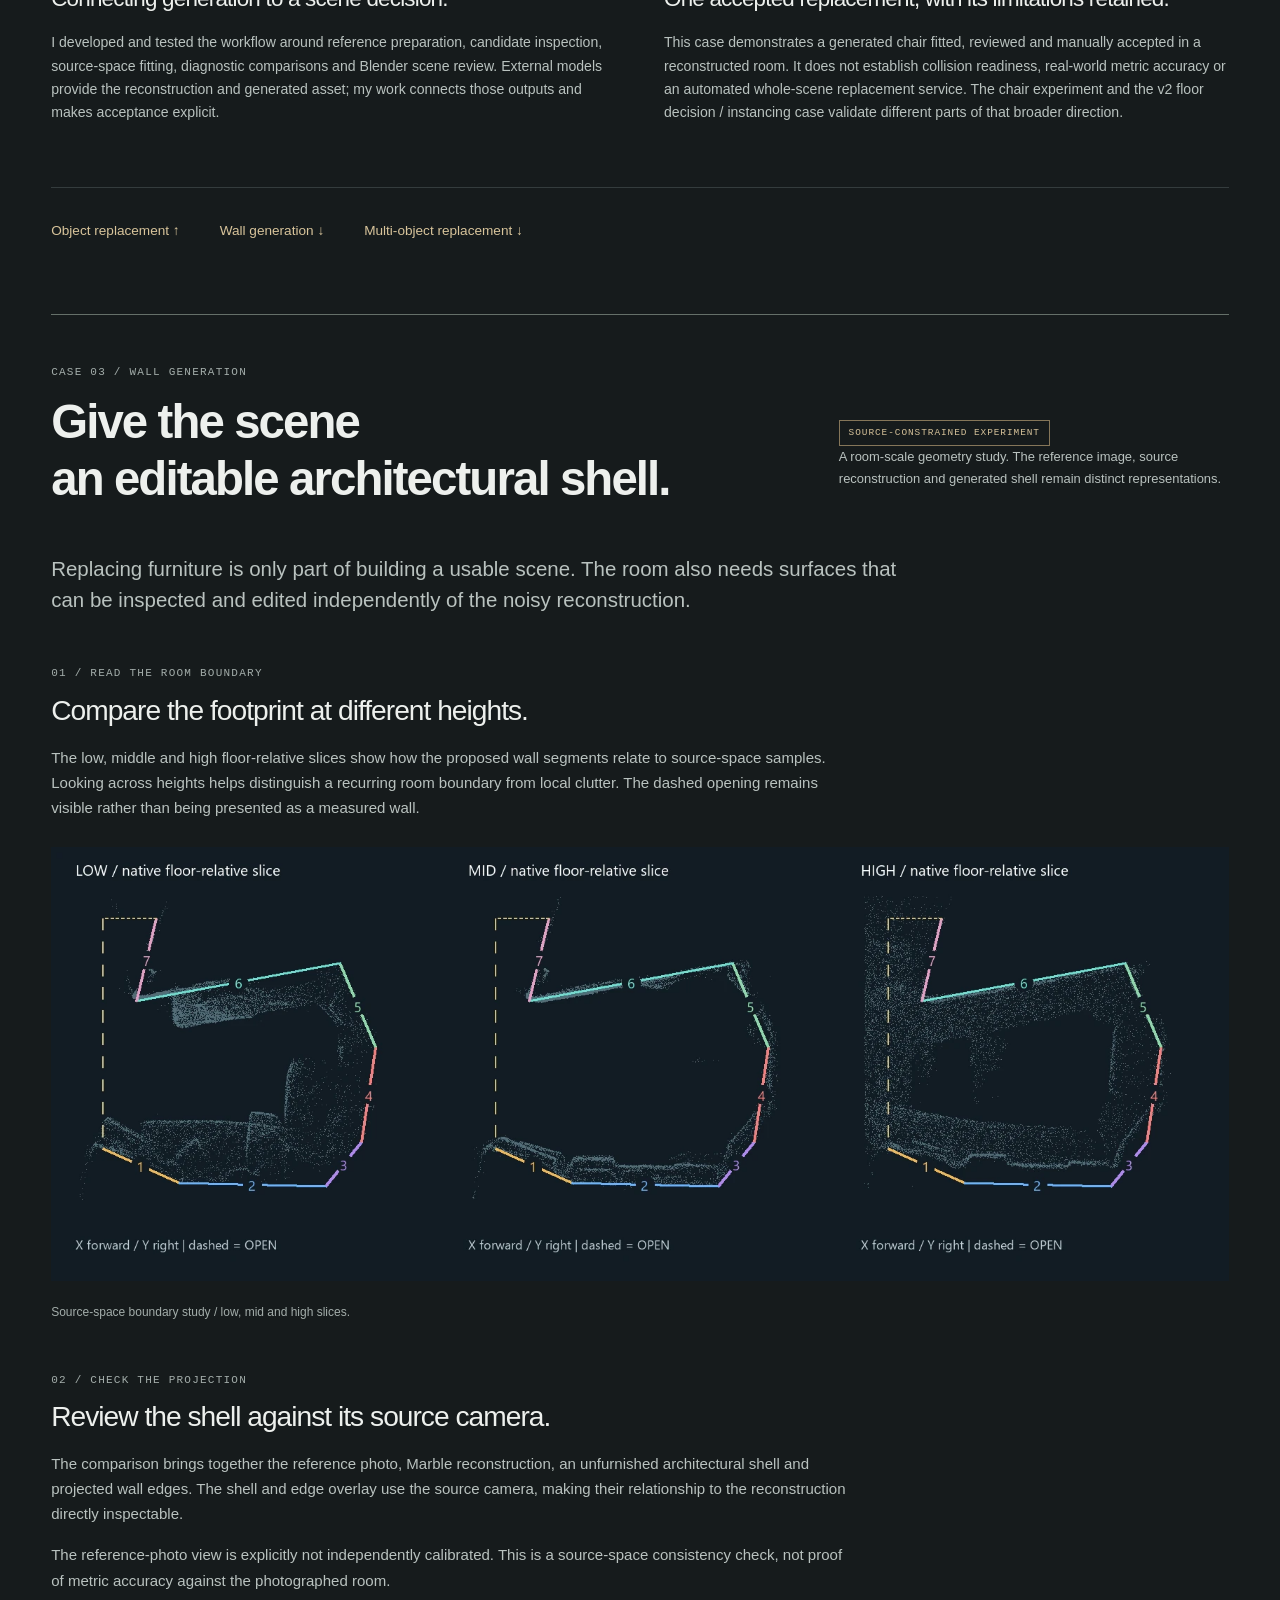
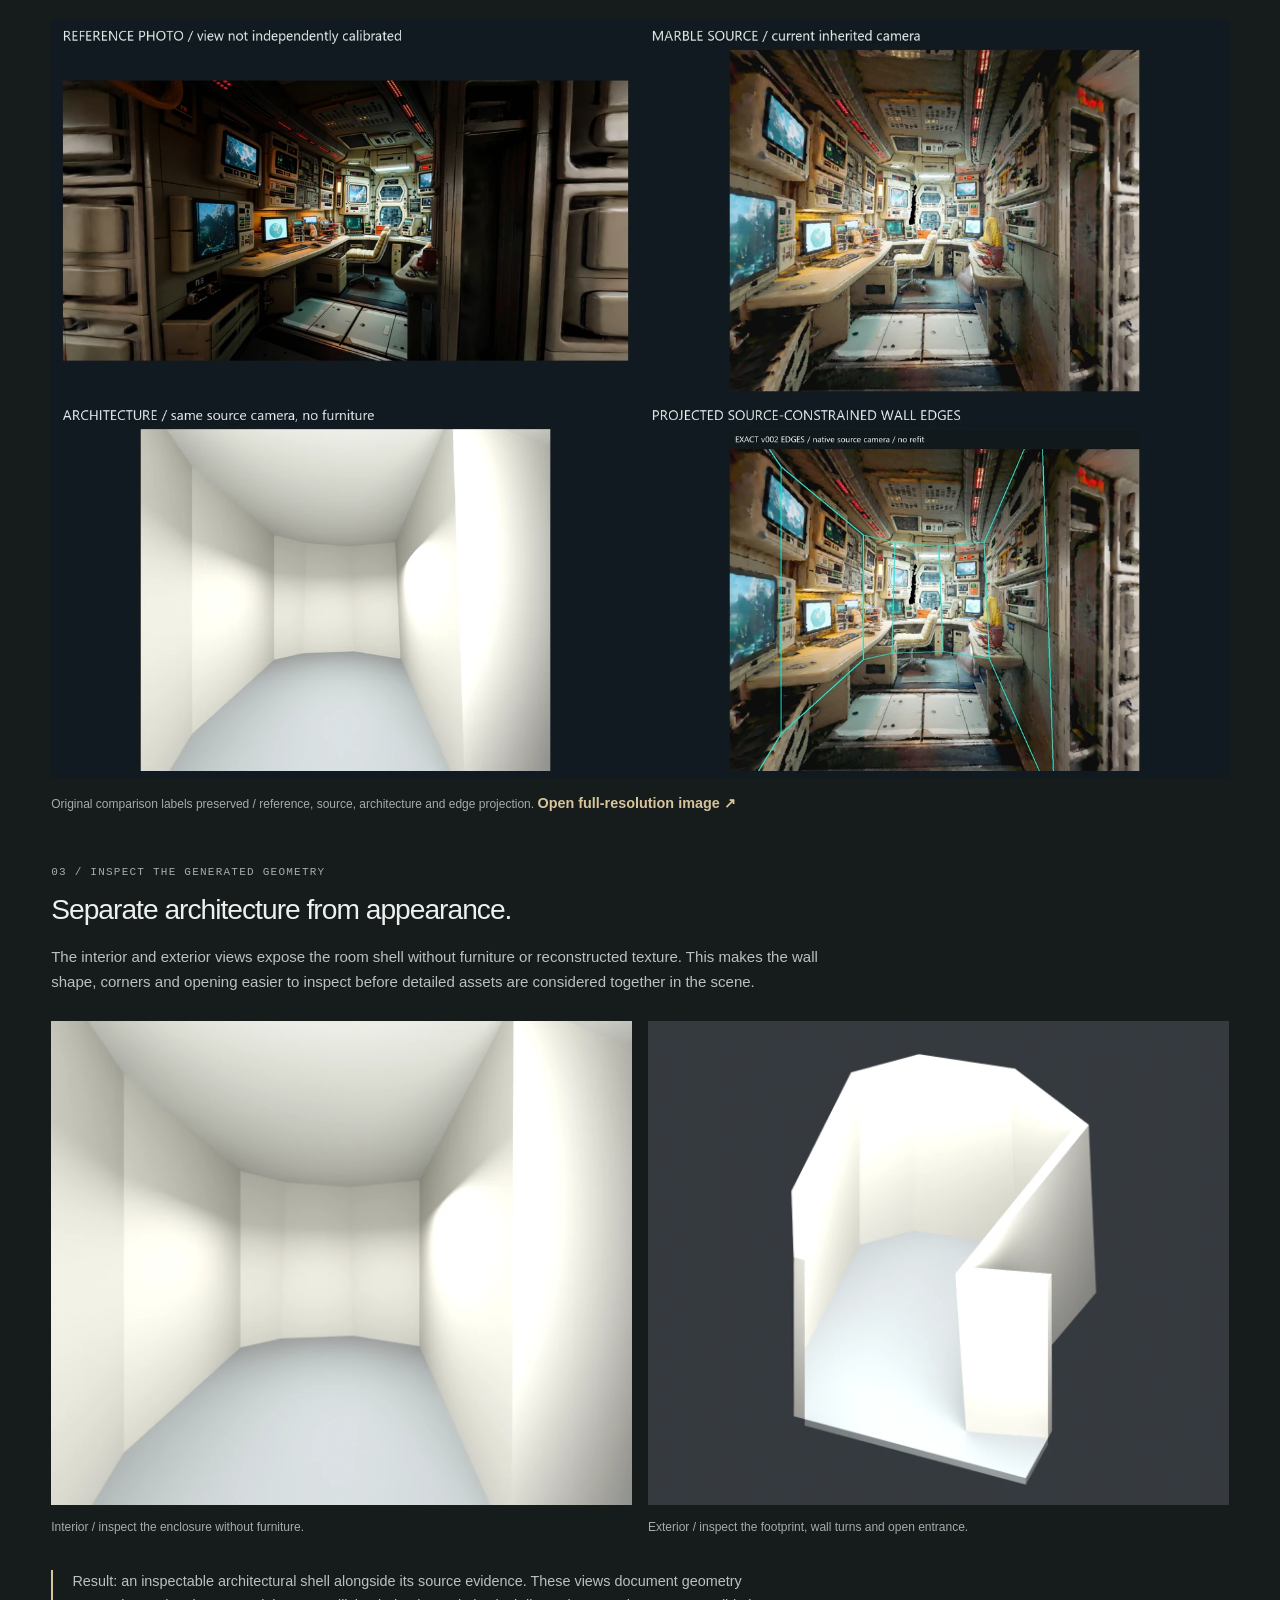
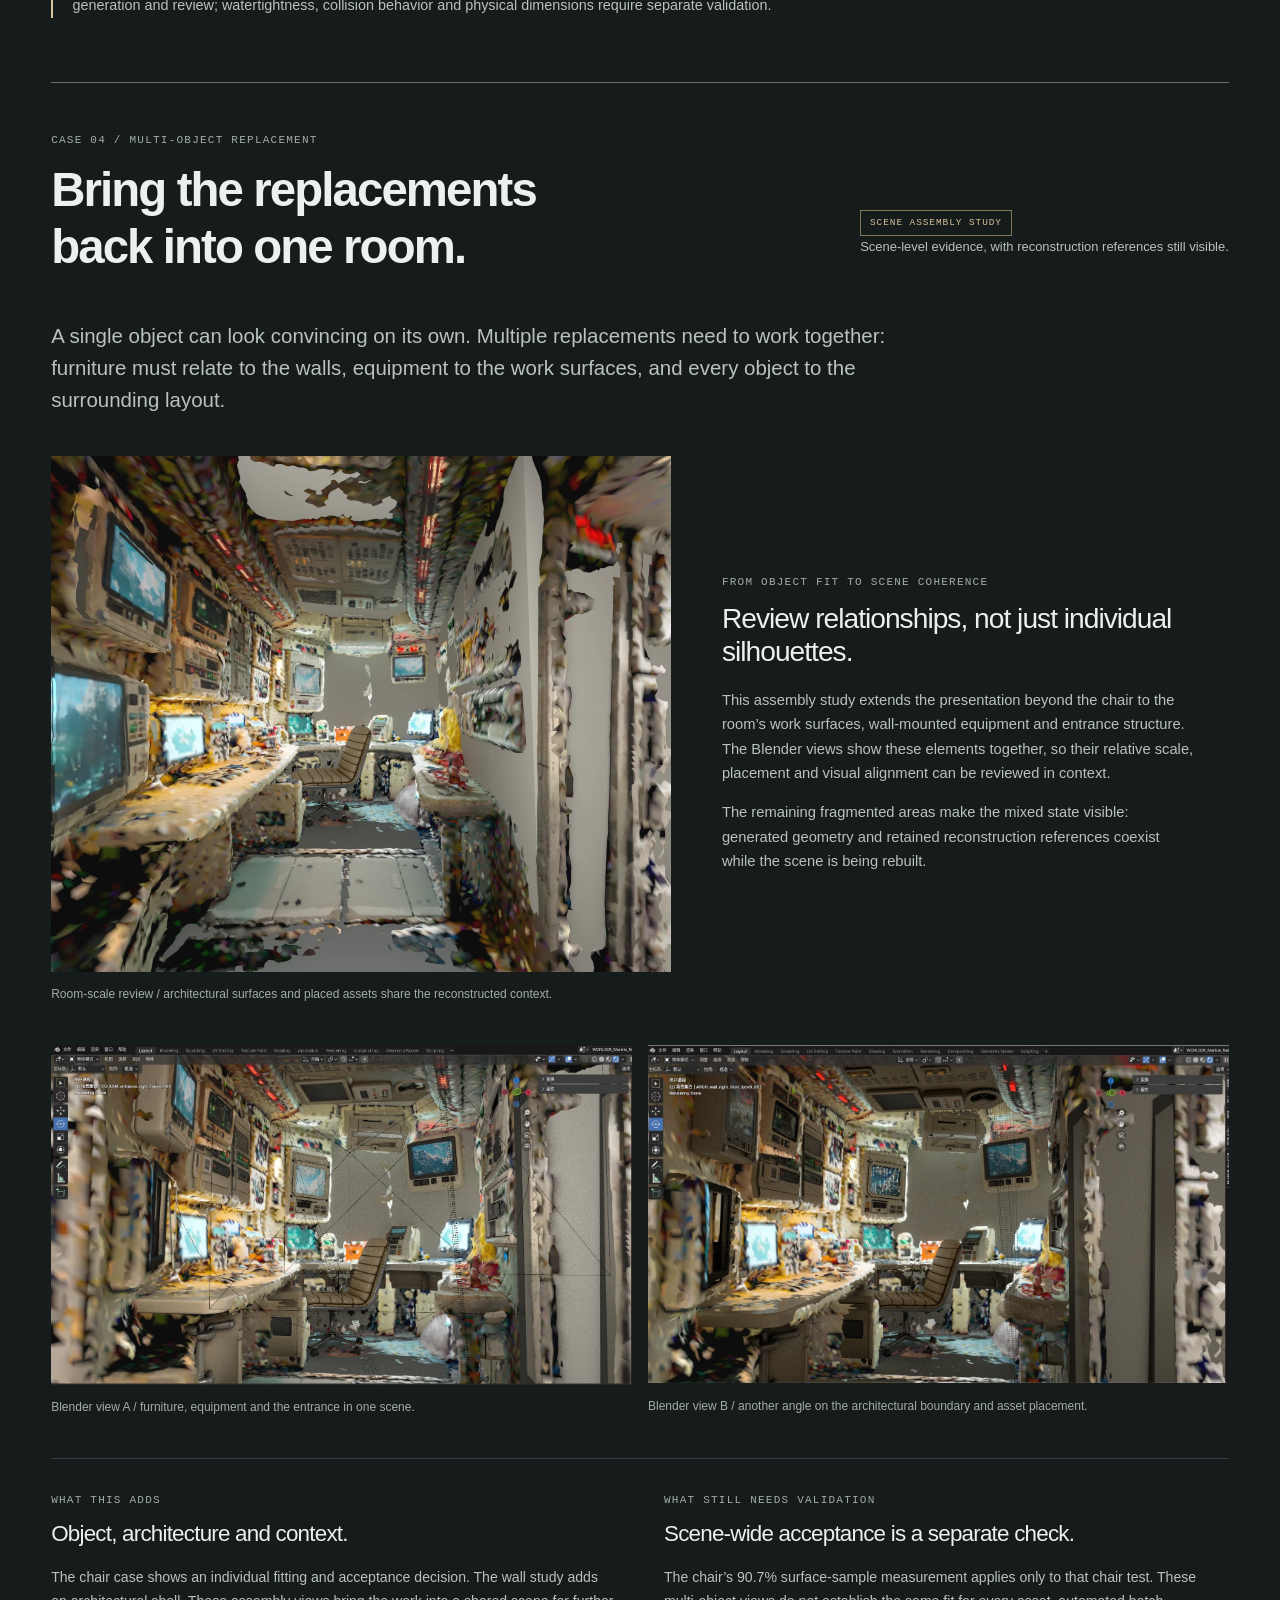
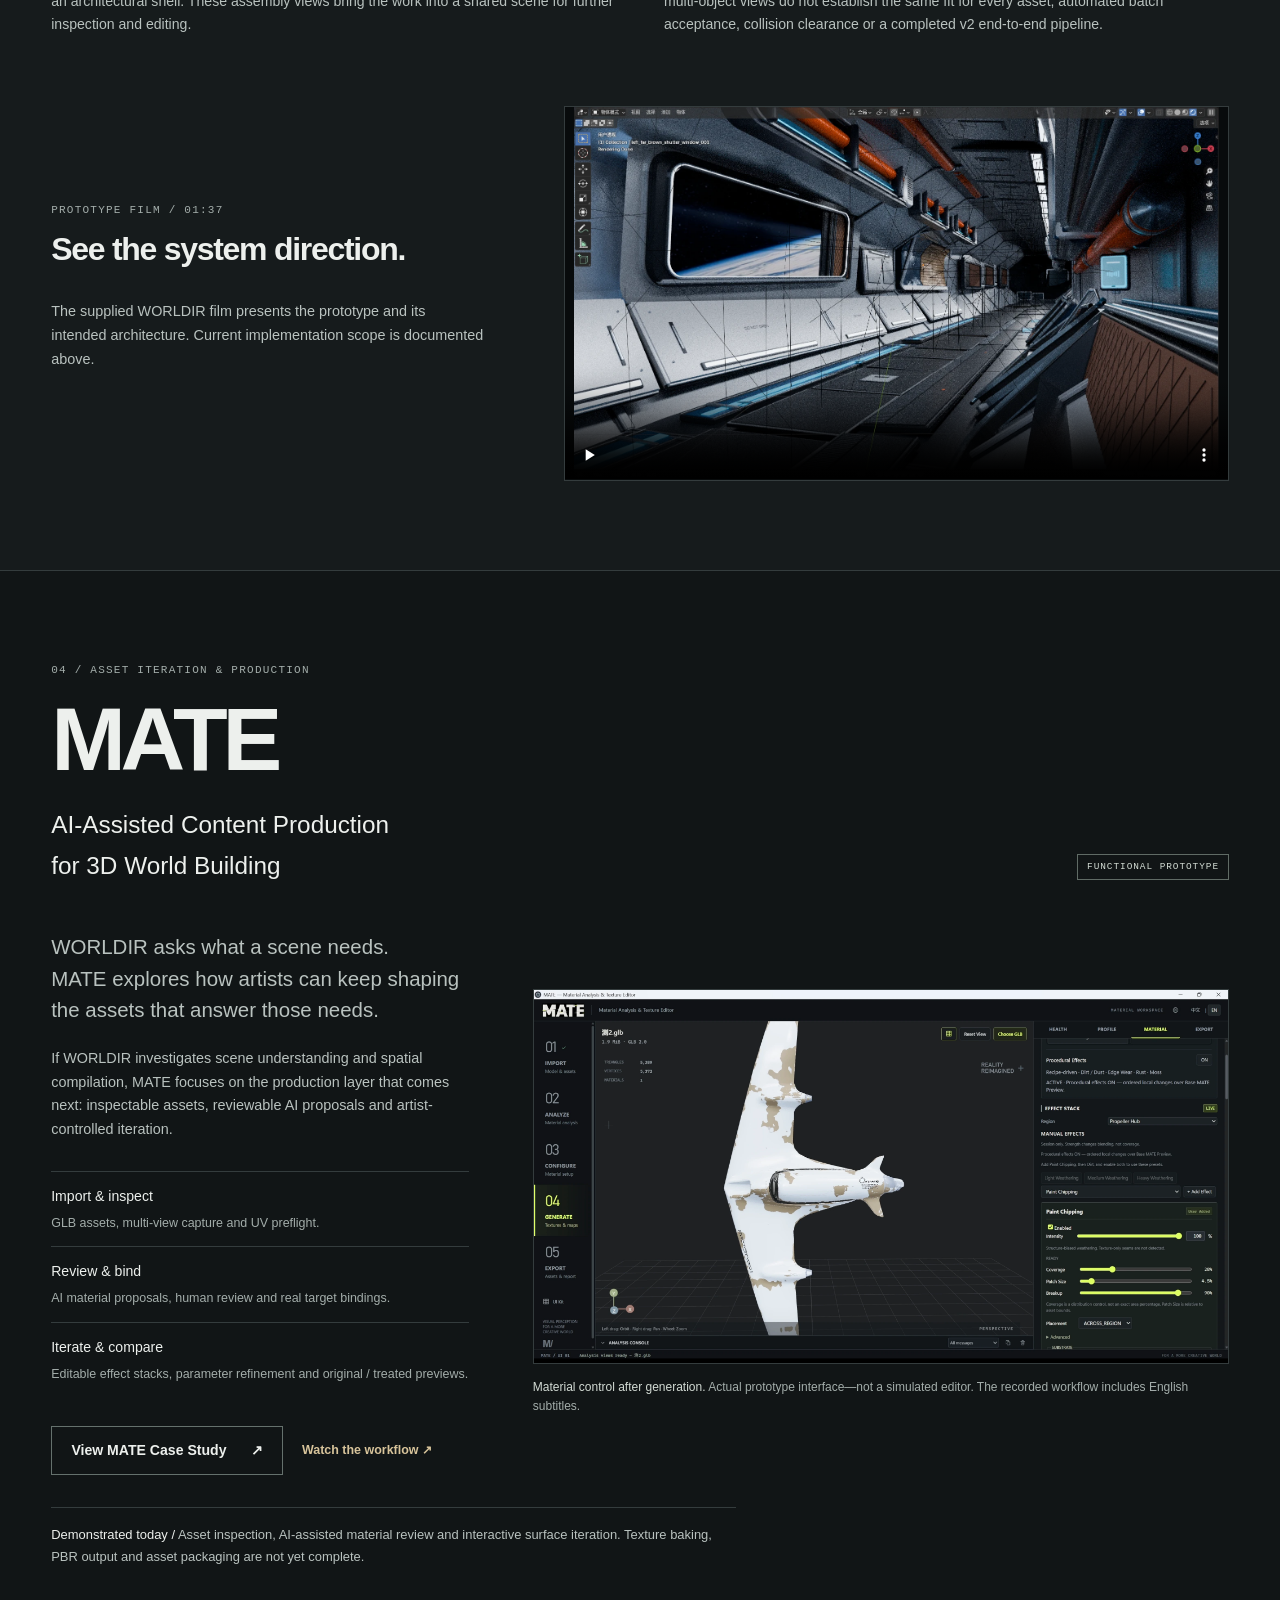
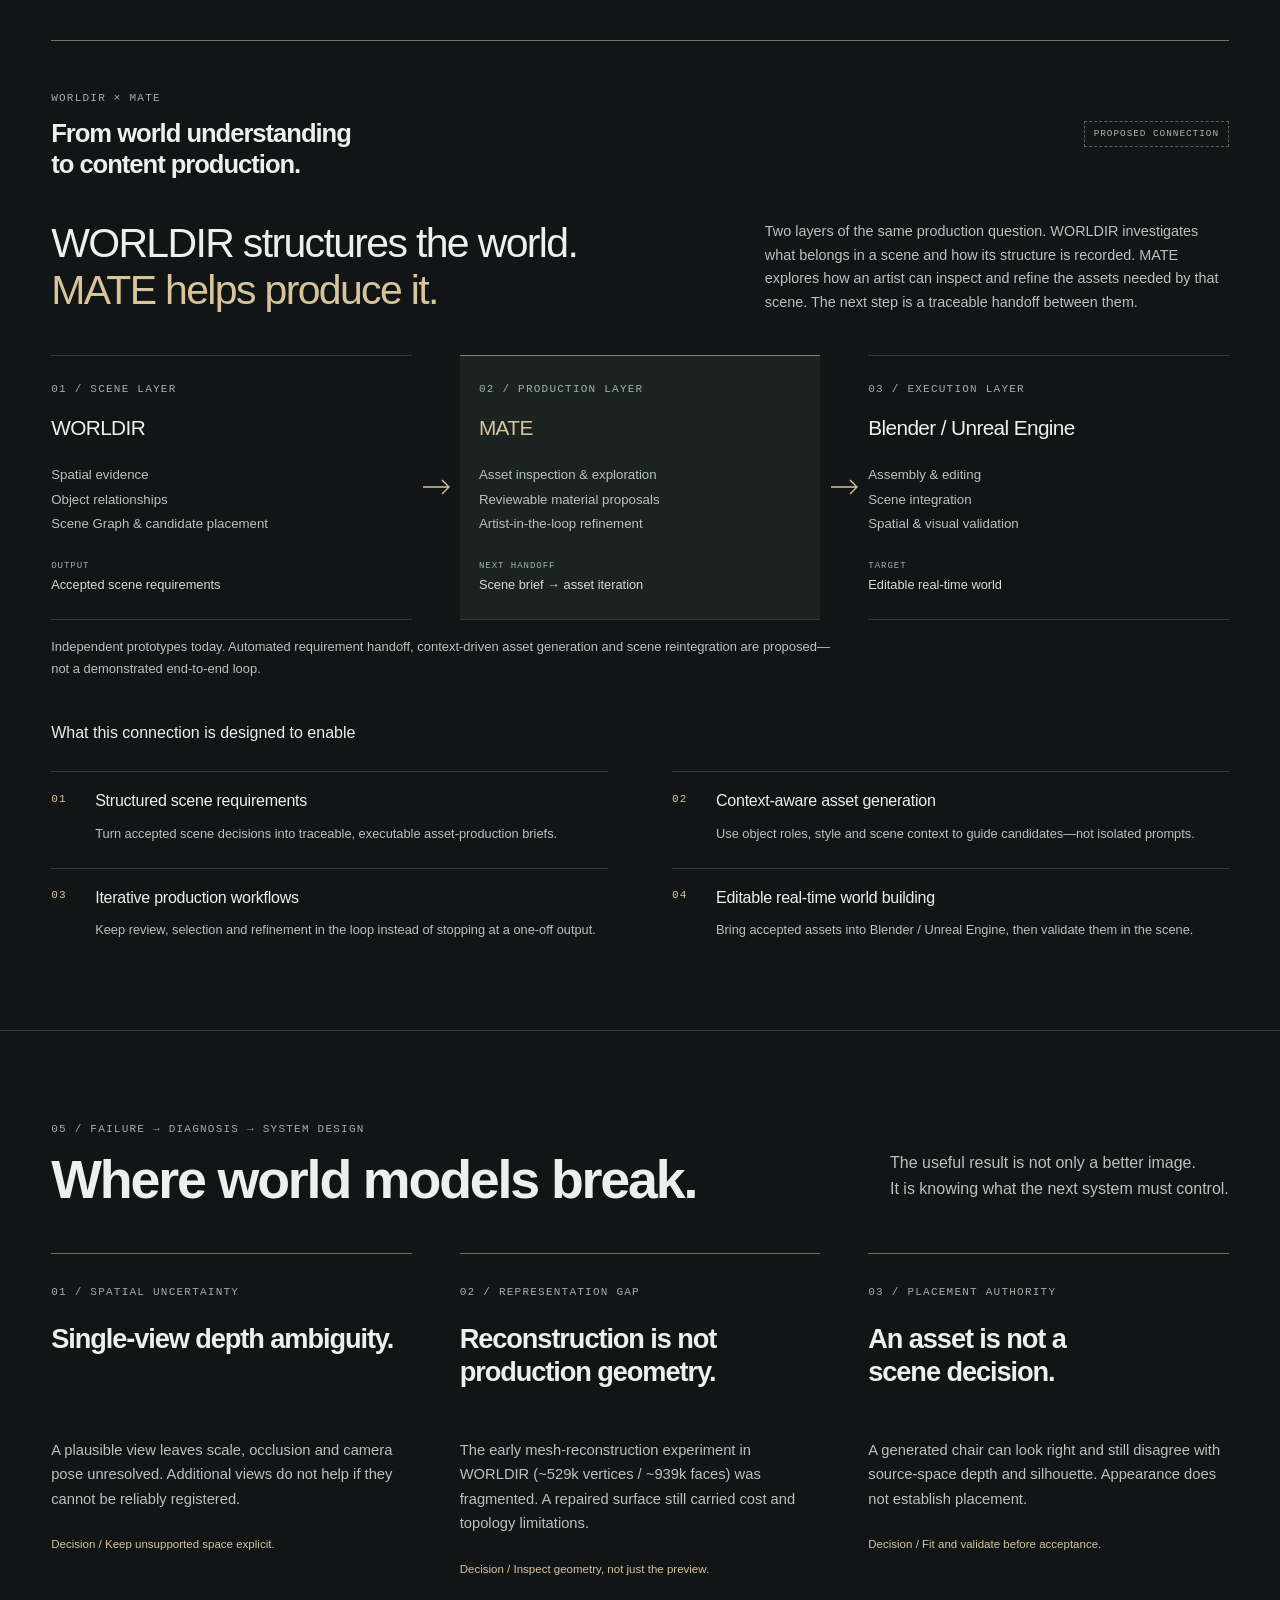
==== commit c9338f68: "Expand WORLDIR replacement, wall generation and scene assembly cases" ====
--- a/en/index.html
+++ b/en/index.html
@@ -75,14 +75,109 @@
       <span id="work" class="wm-compat-anchor" aria-hidden="true"></span>
       <div class="container">
         <div class="wm-feature-title" data-reveal><div><p class="wm-meta">03 / FEATURED RESEARCH &amp; ENGINEERING</p><h2 id="worldir-title">WORLDIR</h2><p class="wm-feature-subtitle">World Model Assisted Scene Compiler</p></div><span class="wm-status development">IN DEVELOPMENT</span></div>
-        <div class="wm-feature-intro"><p>WORLDIR explores how world-model outputs can be converted into structured, traceable and editable 3D scenes instead of being treated as final geometry.</p><div><span class="wm-meta">SEMANTICS → EVIDENCE → DECISIONS → EXECUTION</span><a class="text-link" href="#worldir-overview" data-open-overview>View Case Study <span aria-hidden="true">↗</span><small>Homepage overview</small></a></div></div>
+        <div class="wm-feature-intro"><p>WORLDIR explores how world-model outputs can be converted into structured, traceable and editable 3D scenes instead of being treated as final geometry.</p><div><span class="wm-meta">SEMANTICS → EVIDENCE → DECISIONS → EXECUTION</span><a class="text-link" href="#chair-workflow">Explore the replacement process <span aria-hidden="true">↗</span><small>Object fitting · wall generation · scene assembly</small></a><a class="text-link" href="#worldir-overview" data-open-overview>Implementation scope <span aria-hidden="true">↓</span></a></div></div>
         <div class="wm-feature-evidence">
           <figure class="wm-evidence"><button class="wm-image-button" type="button" data-lightbox aria-label="Inspect reconstruction versus production floor placement"><img src="../assets/worldir/evidence/evidence-134.webp" alt="Real floor-placement comparison: reconstruction retains unsupported gaps; production labels three design-inferred placements separately from observed ones" width="2048" height="1423" loading="lazy" decoding="async"></button><figcaption><strong>Evidence is not permission to invent.</strong> Reconstruction keeps gaps. Production may include explicit, traceable design inference.</figcaption></figure>
           <div class="wm-feature-notes"><p class="wm-meta">BOUNDED RESULT / FLOOR-ONLY CASE</p><h3>One mesh.<br>Nine placements.<br><span>Not nine guesses.</span></h3><p>Six placements are observed. Three are design-inferred and explicitly carry no geometric authority. The same mesh is reused without hiding that distinction.</p><div class="wm-version"><div><strong>WORLDIR v1</strong><span class="wm-status experimental">EXPERIMENTAL</span><p>Semantic understanding → structured assembly → editable UE actors.</p></div><div><strong>WORLDIR v2</strong><span class="wm-status development">IN DEVELOPMENT</span><p>Architecture + partial implementation. Floor decisions are demonstrated; the general resolver and full production loop are not complete.</p></div></div></div>
         </div>
         <p class="wm-meta wm-measurement-label">SELECTED PROTOTYPE MEASUREMENTS / DIFFERENT EXPERIMENTS, NOT ONE BENCHMARK</p>
         <dl class="wm-metrics"><div><dt>Early Gaussian dataset</dt><dd>500k <span>splats</span></dd><p>Source-space reconstruction evidence; not accuracy.</p></div><div><dt>Pixel-to-3D test</dt><dd>17 / 20</dd><p>XYZ-supported queries. Three unsupported holes.</p></div><div><dt>Floor placement experiment</dt><dd>6 + 3</dd><p>Observed + design-inferred. Floor-only case.</p></div><div><dt>Reusable production geometry</dt><dd>1 <span>mesh</span></dd><p>Shared by nine floor placements.</p></div></dl>
-        <details class="wm-overview" id="worldir-overview"><summary>WORLDIR / Case-study overview &amp; current scope</summary><div class="wm-overview-grid"><article><p class="wm-meta">THE QUESTION</p><h3>Can understanding become an editable world?</h3><p>Astra supplied a semantic and layout baseline, not a geometric constraint. Camera registration, source-space reconstruction and generated-asset fitting exposed the need for explicit authority and provenance.</p></article><article><p class="wm-meta">ENGINEERING DECISION</p><h3>Separate evidence from accepted decisions.</h3><p>Preserve unknown regions; label design inference; compile accepted placements instead of allowing visual plausibility to overwrite spatial facts. This separation is demonstrated in the floor case, not yet as a complete scene service.</p></article></div><div class="wm-stage-list"><div><span class="wm-status implemented">IMPLEMENTED</span><p>v1 structured UE actor assembly; v2 observed/inferred floor records and one-mesh placement compilation.</p></div><div><span class="wm-status experimental">EXPERIMENTAL</span><p>Astra baseline, Gaussian/PLY queries, registration, WorldSculpt repair and isolated asset fitting.</p></div><div><span class="wm-status development">IN DEVELOPMENT</span><p>General Scene Graph and integration of the separate pipeline stages.</p></div><div><span class="wm-status proposed">PROPOSED</span><p>General Asset Resolver and complete Blender-to-UE production-validation loop.</p></div><div><span class="wm-status future">FUTURE</span><p>Interactive, exploration-conditioned generation and continuous world building.</p></div></div></details>
+        <details class="wm-overview" id="worldir-overview"><summary>WORLDIR / Case-study overview &amp; current scope</summary><div class="wm-overview-grid"><article><p class="wm-meta">THE QUESTION</p><h3>Can understanding become an editable world?</h3><p>Astra supplied a semantic and layout baseline, not a geometric constraint. Camera registration, source-space reconstruction and generated-asset fitting exposed the need for explicit authority and provenance.</p></article><article><p class="wm-meta">ENGINEERING DECISION</p><h3>Separate evidence from accepted decisions.</h3><p>Preserve unknown regions; label design inference; compile accepted placements instead of allowing visual plausibility to overwrite spatial facts. This separation is demonstrated in the floor case, not yet as a complete scene service.</p></article></div><div class="wm-stage-list"><div><span class="wm-status implemented">IMPLEMENTED</span><p>v1 structured UE actor assembly; v2 observed/inferred floor records and one-mesh placement compilation.</p></div><div><span class="wm-status experimental">EXPERIMENTAL</span><p>Astra baseline, Gaussian/PLY queries, registration, WORLDIR mesh-repair experiments and isolated asset fitting.</p></div><div><span class="wm-status development">IN DEVELOPMENT</span><p>General Scene Graph and integration of the separate pipeline stages.</p></div><div><span class="wm-status proposed">PROPOSED</span><p>General Asset Resolver and complete Blender-to-UE production-validation loop.</p></div><div><span class="wm-status future">FUTURE</span><p>Interactive, exploration-conditioned generation and continuous world building.</p></div></div></details>
+        <section class="wm-replacement" id="chair-workflow" aria-labelledby="replacement-title">
+          <div class="wm-section-head">
+            <div><p class="wm-meta">CASE 02 / GENERATED-ASSET REPLACEMENT</p><h3 id="replacement-title">From a reference image<br>to an editable object.</h3></div>
+            <div><span class="wm-status experimental">ISOLATED CHAIR EXPERIMENT</span><p class="wm-note">A documented replacement workflow with a manual acceptance decision. This historical experiment is separate from the v2 floor case above.</p></div>
+          </div>
+          <p class="wm-medium-lede">The reconstruction provides a place to work. A generated mesh provides an object to edit. The challenge is deciding whether the two agree well enough to use together.</p>
+          <nav class="wm-replacement-nav" aria-label="Chair replacement process">
+            <a href="#chair-reference"><span>01</span> Prepare the reference</a><a href="#chair-candidate"><span>02</span> Inspect the mesh</a><a href="#chair-fit"><span>03</span> Fit &amp; diagnose</a><a href="#chair-decision"><span>04</span> Review &amp; accept</a><a href="#chair-result"><span>05</span> Return to the scene</a>
+          </nav>
+
+          <article class="wm-replacement-step" id="chair-reference">
+            <div class="wm-step-copy"><p class="wm-meta">01 / REFERENCE PREPARATION</p><h4>Isolate what needs to be rebuilt.</h4><p>The chair is first identified in the room image, then represented as a standalone appearance reference. This gives asset generation a focused subject instead of asking it to reproduce the entire room at once.</p><p>The prepared image helps describe the upholstery, silhouette and proportions. It is a generation input—not a measurement of the chair’s hidden geometry or its world-space position.</p></div>
+            <div class="wm-replacement-pair wm-reference-pair">
+              <figure class="wm-evidence"><button class="wm-image-button" type="button" data-lightbox aria-label="Enlarge the original chair reference crop"><img src="../assets/worldir/replacement/reference-crop.webp" alt="Small original reference crop of the chair within the furnished room" width="193" height="228" loading="lazy" decoding="async"></button><figcaption>Scene reference / the original crop is only 193 × 228 pixels.</figcaption></figure>
+              <figure class="wm-evidence"><button class="wm-image-button" type="button" data-lightbox aria-label="Enlarge the prepared chair appearance reference"><img src="../assets/worldir/replacement/prepared-reference.webp" alt="Isolated chair appearance reference prepared for asset generation" width="1254" height="1254" loading="lazy" decoding="async"></button><figcaption>Prepared reference / appearance guidance for a separate asset.</figcaption></figure>
+            </div>
+          </article>
+
+          <article class="wm-replacement-step" id="chair-candidate">
+            <div class="wm-step-copy"><p class="wm-meta">02 / CANDIDATE ASSET</p><h4>Generate an object, then inspect it as geometry.</h4><p>An external generative-3D tool supplies the mesh candidate. Multi-view inspection makes its silhouette, backrest, seat and base available for comparison before placement.</p><p>The exported axes and semantic directions need separate checks: a native “+Z view” is not automatically the front of the chair. The original inspection labels retain that uncertainty.</p></div>
+            <div class="wm-replacement-pair">
+              <figure class="wm-evidence"><button class="wm-image-button" type="button" data-lightbox aria-label="Inspect the generated chair from four native-axis views"><img src="../assets/worldir/replacement/candidate-views.webp" alt="Four views of the generated chair, with native glTF axes and semantic directions marked unverified" width="1280" height="1280" loading="lazy" decoding="async"></button><figcaption>Appearance and silhouette / native-axis inspection views.</figcaption></figure>
+              <figure class="wm-evidence"><button class="wm-image-button" type="button" data-lightbox aria-label="Inspect the color-coded chair component views"><img src="../assets/worldir/replacement/component-views.webp" alt="Color-coded chair backrest, seat, support and base shown from four views" width="1280" height="1280" loading="lazy" decoding="async"></button><figcaption>Component inspection / distinct regions make structural comparisons easier.</figcaption></figure>
+            </div>
+          </article>
+
+          <article class="wm-replacement-step" id="chair-fit">
+            <div class="wm-step-copy"><p class="wm-meta">03 / SOURCE-SPACE FITTING</p><h4>Appearance is a starting point. Placement needs evidence.</h4><p>The candidate is fitted against the source reconstruction, checking position, orientation and uniform scale. The fragmented source chair supplies spatial evidence; the generated mesh supplies a more complete surface.</p><p>Projection and depth checks reveal disagreements that a clean asset preview can hide. A visually similar outline can still sit at the wrong depth or extend beyond the source surface.</p></div>
+            <div class="wm-replacement-pair">
+              <figure class="wm-evidence"><button class="wm-image-button" type="button" data-lightbox aria-label="Inspect the fragmented source chair geometry"><img src="../assets/worldir/replacement/source-chair.webp" alt="Fragmented source proxy of the chair with incomplete seat and backrest surfaces" width="960" height="960" loading="lazy" decoding="async"></button><figcaption>Source proxy / incomplete spatial evidence.</figcaption></figure>
+              <figure class="wm-evidence"><button class="wm-image-button" type="button" data-lightbox aria-label="Inspect the fitted chair asset candidate"><img src="../assets/worldir/replacement/fitted-candidate.webp" alt="Textured generated chair candidate shown independently for inspection" width="960" height="960" loading="lazy" decoding="async"></button><figcaption>Generated candidate / complete-looking geometry still needs a placement decision.</figcaption></figure>
+            </div>
+          </article>
+
+          <div class="wm-fit-review">
+            <figure class="wm-evidence wm-fit-diagnostic"><button class="wm-image-button" type="button" data-lightbox aria-label="Read the original source-fit diagnostic and depth-support measurement"><img src="../assets/worldir/replacement/depth-diagnostic.webp" alt="Original NOT AN APPROVED REPLACEMENT diagnostic: cyan source, green depth support, orange candidate; 47.5 percent source pixels depth-supported at 0.05" width="650" height="960" loading="lazy" decoding="async"></button><figcaption>Earlier diagnostic / original status and measurement labels preserved.</figcaption></figure>
+            <div class="wm-fit-findings"><p class="wm-meta">WHAT THE CHECKS ACTUALLY SHOW</p><h4>Two measurements.<br>Two different questions.</h4><dl><div><dt>90.7% <span>held-out surface samples</span></dt><dd>Within 0.05 source units after refitting. Position, orientation and uniform-scale checks passed in this chair experiment.</dd></div><div><dt>47.5% <span>source-pixel depth support</span></dt><dd>The earlier diagnostic reports source pixels depth-supported at 0.05. This is a different test, not an alternative accuracy score or replacement success rate.</dd></div></dl><p class="wm-note">Source units are not calibrated meters. The review still found view-dependent depth differences and a backrest extending beyond the source geometry.</p></div>
+          </div>
+
+          <article class="wm-acceptance" id="chair-decision">
+            <div class="wm-step-copy"><p class="wm-meta">04 / REVIEW &amp; ACCEPTANCE</p><h4>A useful fit still needs an explicit decision.</h4><p>The initial review kept the chair as a candidate because local mismatches remained. I then reviewed the in-scene comparison and accepted the replacement for this example using a more permissive production tolerance.</p><p>That decision changes the asset’s acceptance state; it does not erase the recorded differences or establish a universal threshold. Keeping the earlier rejection visible explains why human judgment is part of the workflow.</p></div>
+            <details class="wm-review-sheet"><summary>Inspect the original pre-acceptance review sheet</summary><figure class="wm-evidence"><button class="wm-image-button" type="button" data-lightbox aria-label="Enlarge the original multi-view review sheet labelled candidate NOT accepted"><img src="../assets/worldir/replacement/pre-acceptance-review.webp" alt="Historical multi-view source versus candidate comparison, labelled candidate NOT accepted, with an uncalibrated reference observer and matching local comparison cameras" width="2036" height="2920" loading="lazy" decoding="async"></button><figcaption>Historical review state / this sheet predates manual acceptance. Its original labels have not been rewritten.</figcaption></figure></details>
+          </article>
+
+          <article class="wm-replacement-result" id="chair-result">
+            <div class="wm-section-head"><div><p class="wm-meta">05 / SCENE REVIEW</p><h4>Replace the object.<br>Keep the spatial context.</h4></div><p>The supplied Blender views show the generated chair placed back into the room and available as a separate, selectable object.</p></div>
+            <div class="wm-result-grid">
+              <div>
+                <div class="wm-comparison-controls" role="group" aria-label="Recorded local scene views" hidden data-chair-controls><button type="button" aria-pressed="true" aria-controls="chair-view-before" data-chair-view="before">Before placement</button><button type="button" aria-pressed="false" aria-controls="chair-view-after" data-chair-view="after">With replacement</button></div>
+                <figure class="wm-evidence" id="chair-view-before" data-chair-panel="before"><button class="wm-image-button" type="button" data-lightbox aria-label="Inspect the local scene without the replacement chair"><img src="../assets/worldir/replacement/before-placement.webp" alt="Local scene view with an empty chair region before the replacement is shown" width="960" height="960" loading="lazy" decoding="async"></button><figcaption>Before placement / the local scene without the generated chair.</figcaption></figure>
+                <figure class="wm-evidence" id="chair-view-after" data-chair-panel="after"><button class="wm-image-button" type="button" data-lightbox aria-label="Inspect the same local scene with the replacement chair"><img src="../assets/worldir/replacement/after-placement.webp" alt="Local scene view with the generated chair placed among the reconstructed surroundings" width="960" height="960" loading="lazy" decoding="async"></button><figcaption>With replacement / the generated chair inside the reconstructed room.</figcaption></figure>
+                <p class="wm-note">Recorded comparison images—not a live browser reconstruction or compiler.</p>
+              </div>
+              <div class="wm-result-context">
+                <figure class="wm-evidence"><button class="wm-image-button" type="button" data-lightbox aria-label="Inspect the full room after chair replacement"><img src="../assets/worldir/replacement/room-after.webp" alt="Wide room view after manual acceptance of the generated chair replacement" width="1200" height="1000" loading="lazy" decoding="async"></button><figcaption>Room-scale review / assess the chair in its surrounding layout.</figcaption></figure>
+                <figure class="wm-evidence"><button class="wm-image-button" type="button" data-lightbox aria-label="Inspect the independently selected chair in Blender wireframe"><img src="../assets/worldir/replacement/blender-selection.webp" alt="Blender wireframe view with only the chair outlined in orange as a separately selected object" width="1535" height="865" loading="lazy" decoding="async"></button><figcaption>Blender inspection / a distinct object, rather than detail embedded in an image.</figcaption></figure>
+              </div>
+            </div>
+            <p class="wm-reference-note">The soft, fragmented surroundings are retained reconstruction / Gaussian-scene reference layers, used to judge position, scale and layout. They are not the final asset geometry. Keeping references separate allows them to be hidden as individual meshes are generated, checked and placed.</p>
+          </article>
+
+          <div class="wm-replacement-takeaway"><div><p class="wm-meta">MY CONTRIBUTION</p><h4>Connecting generation to a scene decision.</h4><p>I developed and tested the workflow around reference preparation, candidate inspection, source-space fitting, diagnostic comparisons and Blender scene review. External models provide the reconstruction and generated asset; my work connects those outputs and makes acceptance explicit.</p></div><div><p class="wm-meta">RESULT &amp; BOUNDARY</p><h4>One accepted replacement, with its limitations retained.</h4><p>This case demonstrates a generated chair fitted, reviewed and manually accepted in a reconstructed room. It does not establish collision readiness, real-world metric accuracy or an automated whole-scene replacement service. The chair experiment and the v2 floor decision / instancing case validate different parts of that broader direction.</p></div></div>
+        </section>
+
+        <nav class="wm-case-links" aria-label="WORLDIR scene-building cases"><a href="#chair-workflow">Object replacement <span aria-hidden="true">↑</span></a><a href="#wall-generation">Wall generation <span aria-hidden="true">↓</span></a><a href="#multi-object-replacement">Multi-object replacement <span aria-hidden="true">↓</span></a></nav>
+
+        <section class="wm-replacement wm-wall-case" id="wall-generation" aria-labelledby="wall-title">
+          <div class="wm-section-head"><div><p class="wm-meta">CASE 03 / WALL GENERATION</p><h3 id="wall-title">Give the scene<br>an editable architectural shell.</h3></div><div><span class="wm-status experimental">SOURCE-CONSTRAINED EXPERIMENT</span><p class="wm-note">A room-scale geometry study. The reference image, source reconstruction and generated shell remain distinct representations.</p></div></div>
+          <p class="wm-medium-lede">Replacing furniture is only part of building a usable scene. The room also needs surfaces that can be inspected and edited independently of the noisy reconstruction.</p>
+
+          <div class="wm-wall-heading"><p class="wm-meta">01 / READ THE ROOM BOUNDARY</p><h4>Compare the footprint at different heights.</h4><p>The low, middle and high floor-relative slices show how the proposed wall segments relate to source-space samples. Looking across heights helps distinguish a recurring room boundary from local clutter. The dashed opening remains visible rather than being presented as a measured wall.</p></div>
+          <figure class="wm-evidence"><div class="wm-slice-scroll" tabindex="0" role="region" aria-label="Low, middle and high source slices; scroll horizontally on smaller screens"><button class="wm-image-button" type="button" data-lightbox aria-label="Enlarge the three height slices and proposed wall boundaries"><img src="../assets/worldir/scene-building/wall-slices.webp" alt="Low, middle and high floor-relative source slices with colored wall segments; dashed lines denote an opening" width="1680" height="620" loading="lazy" decoding="async"></button></div><figcaption>Source-space boundary study / low, mid and high slices. <span class="wm-mobile-scroll-note">Swipe across the diagram or tap to enlarge.</span></figcaption></figure>
+
+          <div class="wm-wall-heading"><p class="wm-meta">02 / CHECK THE PROJECTION</p><h4>Review the shell against its source camera.</h4><p>The comparison brings together the reference photo, Marble reconstruction, an unfurnished architectural shell and projected wall edges. The shell and edge overlay use the source camera, making their relationship to the reconstruction directly inspectable.</p><p class="wm-note">The reference-photo view is explicitly not independently calibrated. This is a source-space consistency check, not proof of metric accuracy against the photographed room.</p></div>
+          <figure class="wm-evidence"><button class="wm-image-button" type="button" data-lightbox aria-label="Read the original reference, reconstruction, architecture and wall-edge comparison"><img src="../assets/worldir/scene-building/wall-projection-review.webp" alt="Four-panel review: uncalibrated reference photo, Marble source camera, architectural shell from the same source camera, and projected source-constrained wall edges" width="1800" height="1160" loading="lazy" decoding="async"></button><figcaption>Original comparison labels preserved / reference, source, architecture and edge projection. <a class="text-link" href="../assets/worldir/scene-building/wall-projection-review.webp" target="_blank" rel="noopener">Open full-resolution image ↗</a></figcaption></figure>
+
+          <div class="wm-wall-heading"><p class="wm-meta">03 / INSPECT THE GENERATED GEOMETRY</p><h4>Separate architecture from appearance.</h4><p>The interior and exterior views expose the room shell without furniture or reconstructed texture. This makes the wall shape, corners and opening easier to inspect before detailed assets are considered together in the scene.</p></div>
+          <div class="wm-replacement-pair wm-wall-views">
+            <figure class="wm-evidence"><button class="wm-image-button" type="button" data-lightbox aria-label="Inspect the generated room shell from inside"><img src="../assets/worldir/scene-building/wall-interior.webp" alt="Untextured interior view of the generated room shell with walls, ceiling and floor" width="1200" height="1000" loading="lazy" decoding="async"></button><figcaption>Interior / inspect the enclosure without furniture.</figcaption></figure>
+            <figure class="wm-evidence"><button class="wm-image-button" type="button" data-lightbox aria-label="Inspect the generated room shell from outside"><img src="../assets/worldir/scene-building/wall-exterior.webp" alt="Exterior oblique view of the generated architectural shell with its entrance open" width="1200" height="1000" loading="lazy" decoding="async"></button><figcaption>Exterior / inspect the footprint, wall turns and open entrance.</figcaption></figure>
+          </div>
+          <p class="wm-reference-note">Result: an inspectable architectural shell alongside its source evidence. These views document geometry generation and review; watertightness, collision behavior and physical dimensions require separate validation.</p>
+        </section>
+
+        <section class="wm-replacement wm-multi-case" id="multi-object-replacement" aria-labelledby="multi-title">
+          <div class="wm-section-head"><div><p class="wm-meta">CASE 04 / MULTI-OBJECT REPLACEMENT</p><h3 id="multi-title">Bring the replacements<br>back into one room.</h3></div><div><span class="wm-status experimental">SCENE ASSEMBLY STUDY</span><p class="wm-note">Scene-level evidence, with reconstruction references still visible.</p></div></div>
+          <p class="wm-medium-lede">A single object can look convincing on its own. Multiple replacements need to work together: furniture must relate to the walls, equipment to the work surfaces, and every object to the surrounding layout.</p>
+          <div class="wm-multi-overview"><figure class="wm-evidence"><button class="wm-image-button" type="button" data-lightbox aria-label="Inspect the room-scale replacement and architecture review"><img src="../assets/worldir/scene-building/assembled-room.webp" alt="Room-scale scene review with the chair and architectural surfaces visible among retained reconstruction fragments" width="1200" height="1000" loading="lazy" decoding="async"></button><figcaption>Room-scale review / architectural surfaces and placed assets share the reconstructed context.</figcaption></figure><div class="wm-step-copy"><p class="wm-meta">FROM OBJECT FIT TO SCENE COHERENCE</p><h4>Review relationships, not just individual silhouettes.</h4><p>This assembly study extends the presentation beyond the chair to the room’s work surfaces, wall-mounted equipment and entrance structure. The Blender views show these elements together, so their relative scale, placement and visual alignment can be reviewed in context.</p><p>The remaining fragmented areas make the mixed state visible: generated geometry and retained reconstruction references coexist while the scene is being rebuilt.</p></div></div>
+          <div class="wm-replacement-pair wm-assembly-views">
+            <figure class="wm-evidence"><button class="wm-image-button" type="button" data-lightbox aria-label="Inspect the first Blender multi-object assembly view"><img src="../assets/worldir/scene-building/multi-object-view-a.webp" alt="Blender assembly view containing the chair, work surfaces, mounted equipment and entrance structure alongside source reference fragments" width="1565" height="915" loading="lazy" decoding="async"></button><figcaption>Blender view A / furniture, equipment and the entrance in one scene.</figcaption></figure>
+            <figure class="wm-evidence"><button class="wm-image-button" type="button" data-lightbox aria-label="Inspect the second Blender multi-object assembly view"><img src="../assets/worldir/scene-building/multi-object-view-b.webp" alt="Second Blender view of the assembled room, showing the right-front architectural wall element and nearby placed assets" width="1568" height="913" loading="lazy" decoding="async"></button><figcaption>Blender view B / another angle on the architectural boundary and asset placement.</figcaption></figure>
+          </div>
+          <div class="wm-replacement-takeaway wm-assembly-takeaway"><div><p class="wm-meta">WHAT THIS ADDS</p><h4>Object, architecture and context.</h4><p>The chair case shows an individual fitting and acceptance decision. The wall study adds an architectural shell. These assembly views bring the work into a shared scene for further inspection and editing.</p></div><div><p class="wm-meta">WHAT STILL NEEDS VALIDATION</p><h4>Scene-wide acceptance is a separate check.</h4><p>The chair’s 90.7% surface-sample measurement applies only to that chair test. These multi-object views do not establish the same fit for every asset, automated batch acceptance, collision clearance or a completed v2 end-to-end pipeline.</p></div></div>
+        </section>
+
         <div class="wm-film"><div><p class="wm-meta">PROTOTYPE FILM / 01:37</p><h3>See the system direction.</h3><p>The supplied WORLDIR film presents the prototype and its intended architecture. Current implementation scope is documented above.</p></div><video controls playsinline preload="none" poster="../assets/worldir/evidence/evidence-087.webp" aria-label="WORLDIR prototype film"><source src="../assets/worldir/video/worldir-film.mp4" type="video/mp4">Your browser does not support video. <a href="../assets/worldir/video/worldir-film.mp4">Open the prototype film</a>.</video></div>
       </div>
     </section>
@@ -130,7 +225,7 @@
     <section class="section wm-section-border" id="failures" aria-labelledby="failures-title">
       <div class="container"><div class="wm-section-head"><div><p class="wm-meta">05 / FAILURE → DIAGNOSIS → SYSTEM DESIGN</p><h2 id="failures-title">Where world models break.</h2></div><p>The useful result is not only a better image.<br>It is knowing what the next system must control.</p></div><div class="wm-failures">
         <article><span class="wm-meta">01 / SPATIAL UNCERTAINTY</span><h3>Single-view depth ambiguity.</h3><p>A plausible view leaves scale, occlusion and camera pose unresolved. Additional views do not help if they cannot be reliably registered.</p><p class="wm-decision">Decision / Keep unsupported space explicit.</p></article>
-        <article><span class="wm-meta">02 / REPRESENTATION GAP</span><h3>Reconstruction is not production geometry.</h3><p>WorldSculpt's early ~529k-vertex / ~939k-face output was fragmented. A repaired surface still carried cost and topology limitations.</p><p class="wm-decision">Decision / Inspect geometry, not just the preview.</p></article>
+        <article><span class="wm-meta">02 / REPRESENTATION GAP</span><h3>Reconstruction is not production geometry.</h3><p>The early mesh-reconstruction experiment in WORLDIR (~529k vertices / ~939k faces) was fragmented. A repaired surface still carried cost and topology limitations.</p><p class="wm-decision">Decision / Inspect geometry, not just the preview.</p></article>
         <article><span class="wm-meta">03 / PLACEMENT AUTHORITY</span><h3>An asset is not a scene decision.</h3><p>A generated chair can look right and still disagree with source-space depth and silhouette. Appearance does not establish placement.</p><p class="wm-decision">Decision / Fit and validate before acceptance.</p></article>
       </div></div>
     </section>
@@ -140,7 +235,7 @@
         <div class="wm-experiments" id="experiment-ribbon" tabindex="0" aria-label="Five spatial experiments; scroll horizontally">
           <article class="wm-experiment"><p class="wm-meta">EXP. 01 / PROJECTION</p><button class="wm-image-button" type="button" data-lightbox aria-label="Inspect camera registration evidence"><img src="../assets/worldir/evidence/evidence-017.webp" alt="Reference image compared with a Gaussian projection during camera registration" width="1024" height="682" loading="lazy" decoding="async"></button><h3>Camera Registration</h3><p><strong>Question /</strong> Can a reconstructed source align with a reference camera?</p><p><strong>Result /</strong> Projection alignment tested. Later supplementary views remained unregistered.</p><span class="wm-status experimental">EXPERIMENTAL</span></article>
           <article class="wm-experiment"><p class="wm-meta">EXP. 02 / SOURCE SPACE</p><button class="wm-image-button" type="button" data-lightbox aria-label="Inspect Gaussian source-space evidence"><img src="../assets/worldir/evidence/evidence-092.webp" alt="Genuine corridor projection with confidence-labelled source splat samples" width="1200" height="779" loading="lazy" decoding="async"></button><h3>Gaussian / PLY</h3><p><strong>Question /</strong> What spatial evidence can a visual reconstruction provide?</p><p><strong>Result /</strong> Source-space queries and confidence overlays. Not calibrated metric geometry.</p><span class="wm-status experimental">EXPERIMENTAL</span></article>
-          <article class="wm-experiment"><p class="wm-meta">EXP. 03 / MESH REPAIR</p><div class="wm-paired"><button class="wm-image-button" type="button" data-lightbox aria-label="Inspect failed fragmented WorldSculpt output"><img src="../assets/worldir/evidence/evidence-071.webp" alt="Failed WorldSculpt sofa made of disconnected fragments in Blender" width="1589" height="913" loading="lazy" decoding="async"></button><button class="wm-image-button" type="button" data-lightbox aria-label="Inspect repaired continuous WorldSculpt output"><img src="../assets/worldir/evidence/evidence-074.webp" alt="WorldSculpt sofa with a substantially continuous surface after checkpoint-key repair" width="882" height="507" loading="lazy" decoding="async"></button><span>FAILED → REPAIRED</span></div><h3>WorldSculpt Reconstruction</h3><p><strong>Question /</strong> Why did dense output become disconnected fragments?</p><p><strong>Result /</strong> After weight-key repair, 99.471% of faces belong to the largest connected component. Residual defects remain. Archived specialist experiment—not the main pipeline.</p><span class="wm-status experimental">EXPERIMENTAL</span></article>
+          <article class="wm-experiment"><p class="wm-meta">EXP. 03 / MESH REPAIR</p><div class="wm-paired"><button class="wm-image-button" type="button" data-lightbox aria-label="Inspect failed fragmented WORLDIR output"><img src="../assets/worldir/evidence/evidence-071.webp" alt="Failed WORLDIR sofa made of disconnected fragments in Blender" width="1589" height="913" loading="lazy" decoding="async"></button><button class="wm-image-button" type="button" data-lightbox aria-label="Inspect repaired continuous WORLDIR output"><img src="../assets/worldir/evidence/evidence-074.webp" alt="WORLDIR sofa with a substantially continuous surface after checkpoint-key repair" width="882" height="507" loading="lazy" decoding="async"></button><span>FAILED → REPAIRED</span></div><h3>WORLDIR Reconstruction</h3><p><strong>Question /</strong> Why did dense output become disconnected fragments?</p><p><strong>Result /</strong> After weight-key repair, 99.471% of faces belong to the largest connected component. Residual defects remain. Archived specialist experiment—not the main pipeline.</p><span class="wm-status experimental">EXPERIMENTAL</span></article>
           <article class="wm-experiment"><p class="wm-meta">EXP. 04 / CANDIDATE FIT</p><button class="wm-image-button" type="button" data-lightbox aria-label="Inspect the fitted generated chair in Blender"><img src="../assets/worldir/evidence/evidence-065.webp" alt="Blender scene inspecting an external generated chair placed into a reconstructed room" width="1347" height="869" loading="lazy" decoding="async"></button><h3>External Asset Fitting</h3><p><strong>Question /</strong> Can an external asset occupy reconstructed source space?</p><p><strong>Result /</strong> Chair fitting and held-out geometry checks. A manual acceptance threshold, not general automatic success.</p><span class="wm-status experimental">EXPERIMENTAL</span></article>
           <article class="wm-experiment"><p class="wm-meta">EXP. 05 / PIXEL → XYZ</p><button class="wm-image-button" type="button" data-lightbox aria-label="Inspect single-view spatial estimation"><img src="../assets/worldir/evidence/evidence-027.webp" alt="Panoramic pixel-to-XYZ test showing seventeen supported query points and three unsupported points" width="2048" height="1294" loading="lazy" decoding="async"></button><h3>Single-view Spatial Estimation</h3><p><strong>Question /</strong> Where does a pixel have supported 3D evidence?</p><p><strong>Result /</strong> 17 of 20 queried points supported; three fell into holes. Uncertainty is part of the output.</p><span class="wm-status experimental">EXPERIMENTAL</span></article>
         </div><p class="wm-note wm-ribbon-note">Scroll to explore <span aria-hidden="true">→</span> <span>Each image opens the original experimental evidence.</span></p>
@@ -173,7 +268,7 @@
     </section>
 
     <section class="section wm-section-border" id="about" aria-labelledby="about-title">
-      <div class="container wm-profile-grid"><figure class="wm-portrait" data-reveal><img src="../assets/en/profile/kian-kang.png" alt="Portrait of Kian Kang" width="711" height="983" loading="lazy" decoding="async"><figcaption>KIAN KANG / CHONGQING, CHINA</figcaption></figure><div><p class="wm-meta">10 / PROFILE</p><h2 id="about-title">Between world models and real-time 3D production.</h2><p class="wm-medium-lede">I work at the intersection of 3D world models, spatial intelligence and AI-assisted 3D production, exploring how AI-generated understanding can become editable and reliable 3D systems.</p><p>I'm a Creative Space student at Sichuan Fine Arts Institute, working across spatial design, digital art and real-time 3D. My technical-art background connects this research direction to Blender, Unreal Engine and artist-facing pipeline tools.</p><div class="button-row"><a class="button" href="#profile-details" data-open-profile>About</a><a class="button" href="resume-source.html">Resume</a><a class="button button-primary" href="#contact">Contact <span aria-hidden="true">↗</span></a></div><details id="profile-details" class="wm-profile-details"><summary>Background &amp; hands-on stack</summary><p>Since August 2026, I've worked with NetEase Games' ArtSpark team as a Technical Art / AI Pipeline intern. My experience includes AI image workflows, Unreal Editor Python tooling, asset integration and orbit-capture workflow validation.</p><div class="wm-stack"><div><h3>Real-time &amp; programming</h3><p>Blender · Unreal Engine 5<br>Python · Blueprint · JavaScript</p></div><div><h3>Tested spatial systems</h3><p>Astra · Marble / Gaussian / PLY<br>WorldSculpt · Camera projection<br>Source coordinates · Mesh inspection</p></div><div><h3>Generative production</h3><p>Tripo · External asset fitting<br>ComfyUI · Image workflows<br>UV / material inspection</p></div></div><p class="wm-note">These are hands-on tools and experiments, not a claim of foundation-model training expertise.</p><p class="wm-note">Expected graduation / 2027 · Open to opportunities across 3D World Models, Spatial Intelligence and AI-assisted 3D production.</p></details></div></div>
+      <div class="container wm-profile-grid"><figure class="wm-portrait" data-reveal><img src="../assets/en/profile/kian-kang.png" alt="Portrait of Kian Kang" width="711" height="983" loading="lazy" decoding="async"><figcaption>KIAN KANG / CHONGQING, CHINA</figcaption></figure><div><p class="wm-meta">10 / PROFILE</p><h2 id="about-title">Between world models and real-time 3D production.</h2><p class="wm-medium-lede">I work at the intersection of 3D world models, spatial intelligence and AI-assisted 3D production, exploring how AI-generated understanding can become editable and reliable 3D systems.</p><p>I'm a Creative Space student at Sichuan Fine Arts Institute, working across spatial design, digital art and real-time 3D. My technical-art background connects this research direction to Blender, Unreal Engine and artist-facing pipeline tools.</p><div class="button-row"><a class="button" href="#profile-details" data-open-profile>About</a><a class="button" href="resume-source.html">Resume</a><a class="button button-primary" href="#contact">Contact <span aria-hidden="true">↗</span></a></div><details id="profile-details" class="wm-profile-details"><summary>Background &amp; hands-on stack</summary><p>Since August 2026, I've worked with NetEase Games' ArtSpark team as a Technical Art / AI Pipeline intern. My experience includes AI image workflows, Unreal Editor Python tooling, asset integration and orbit-capture workflow validation.</p><div class="wm-stack"><div><h3>Real-time &amp; programming</h3><p>Blender · Unreal Engine 5<br>Python · Blueprint · JavaScript</p></div><div><h3>Tested spatial systems</h3><p>Astra · Marble / Gaussian / PLY<br>WORLDIR · Camera projection<br>Source coordinates · Mesh inspection</p></div><div><h3>Generative production</h3><p>Tripo · External asset fitting<br>ComfyUI · Image workflows<br>UV / material inspection</p></div></div><p class="wm-note">These are hands-on tools and experiments, not a claim of foundation-model training expertise.</p><p class="wm-note">Expected graduation / 2027 · Open to opportunities across 3D World Models, Spatial Intelligence and AI-assisted 3D production.</p></details></div></div>
     </section>
 
     <section class="contact-band" id="contact" aria-labelledby="contact-title"><div class="container contact-inner"><h2 id="contact-title">Let's connect.</h2><ul class="contact-list"><li><a href="mailto:122880509@qq.com">122880509@qq.com</a></li><li><a href="https://github.com/K-k-ing" target="_blank" rel="noreferrer">GitHub <span aria-hidden="true">↗</span></a></li><li><a href="resume-source.html">Resume</a></li><li><a href="../index.html" hreflang="zh-CN">Chinese portfolio</a></li></ul></div></section>
--- a/en/worldmodel.css
+++ b/en/worldmodel.css
@@ -352,3 +352,90 @@
   html { scroll-behavior: auto; }
   .wm-image-button::after, .wm-image-link img { transition: none; }
 }
+
+
+/* WORLDIR chair case: evidence-first editorial sequence. */
+.wm-replacement { margin-top: 4rem; padding-top: 3rem; border-top: 1px solid #657069; }
+.wm-replacement [id] { scroll-margin-top: 7rem; }
+.wm-replacement h3 { font-size: clamp(2.1rem, 3.7vw, 3.8rem); margin: .8rem 0 0; }
+.wm-replacement h4 { color: var(--ink); font-size: clamp(1.45rem, 2.2vw, 2.15rem); letter-spacing: -.035em; line-height: 1.18; font-weight: 500; margin: .7rem 0 1.2rem; }
+.wm-replacement > .wm-medium-lede { max-width: 75ch; }
+.wm-replacement-nav { display: grid; grid-template-columns: repeat(5, minmax(0, 1fr)); gap: 1rem; margin: 2.5rem 0 .5rem; }
+.wm-replacement-nav a { border-top: 1px solid var(--line); padding: 1rem .4rem 1rem 0; font-size: .8rem; color: var(--ink); }
+.wm-replacement-nav span { display: block; color: var(--accent); font: .65rem Consolas, monospace; margin-bottom: .5rem; }
+.wm-replacement-nav a:hover { border-color: var(--accent); color: var(--accent); }
+.wm-replacement-step { display: grid; grid-template-columns: .7fr 1.3fr; gap: clamp(2rem, 4vw, 4rem); align-items: center; border-top: 1px solid var(--line); padding-block: 3rem; }
+.wm-step-copy p:not(.wm-meta) { font-size: .92rem; max-width: 58ch; }
+.wm-replacement-pair { display: grid; grid-template-columns: repeat(2, minmax(0, 1fr)); gap: 1rem; min-width: 0; }
+.wm-replacement-pair img { aspect-ratio: 1; object-fit: contain; background: #111516; }
+.wm-reference-pair { grid-template-columns: .65fr 1fr; align-items: center; }
+.wm-reference-pair figure:first-child .wm-image-button { padding: 1rem; background: #111516; }
+.wm-reference-pair figure:first-child img { width: 193px; max-width: 100%; height: auto; aspect-ratio: auto; margin: auto; }
+.wm-fit-review { display: grid; grid-template-columns: .8fr 1fr; align-items: center; gap: clamp(2rem, 5vw, 5rem); margin: 1rem 0 3rem; padding: 2rem; background: #111516; border: 1px solid var(--line); }
+.wm-fit-diagnostic { max-width: 370px; justify-self: center; }
+.wm-fit-findings dl { margin: 2rem 0; }
+.wm-fit-findings dl > div { border-top: 1px solid var(--line); padding: 1.2rem 0; }
+.wm-fit-findings dt { color: var(--accent); font-size: 2.6rem; line-height: 1.1; letter-spacing: -.04em; }
+.wm-fit-findings dt span { display: block; color: var(--ink); font-size: .9rem; letter-spacing: 0; margin: .6rem 0; }
+.wm-fit-findings dd { color: var(--muted); margin: .75rem 0 0; font-size: .88rem; }
+.wm-acceptance { display: grid; grid-template-columns: 1fr 1fr; gap: 3rem; align-items: start; border-top: 1px solid var(--line); padding-block: 3rem; }
+.wm-review-sheet { border: 1px solid var(--line); padding: 1.2rem; }
+.wm-review-sheet[open] summary { margin-bottom: 1rem; }
+.wm-replacement-result { border-top: 1px solid var(--line); padding-top: 3rem; }
+.wm-replacement-result .wm-section-head h4 { margin-bottom: 0; }
+.wm-result-grid { display: grid; grid-template-columns: 1.05fr 1fr; gap: 2rem; align-items: start; }
+.wm-result-context { display: grid; gap: 1.5rem; }
+.wm-comparison-controls { display: flex; gap: .5rem; margin-bottom: 1rem; flex-wrap: wrap; }
+.wm-comparison-controls[hidden], .wm-replacement [data-chair-panel][hidden] { display: none; }
+.wm-comparison-controls button { border: 1px solid #65716d; background: transparent; color: var(--ink); min-height: 44px; padding: .65rem 1rem; font: inherit; font-size: .8rem; cursor: pointer; }
+.wm-comparison-controls button[aria-pressed="true"] { background: var(--accent); border-color: var(--accent); color: var(--bg); }
+.wm-replacement :focus-visible { outline: 2px solid var(--accent); outline-offset: 5px; }
+.wm-reference-note { border-left: 2px solid var(--accent); padding-left: 1.2rem; font-size: .9rem; margin: 2rem 0; max-width: 95ch; }
+.wm-replacement-takeaway { display: grid; grid-template-columns: 1fr 1fr; gap: 3rem; border-top: 1px solid var(--line); padding-top: 2rem; }
+.wm-replacement-takeaway p:not(.wm-meta) { font-size: .88rem; }
+.wm-replacement-takeaway h4 { font-size: 1.4rem; }
+@media (max-width: 950px) {
+  .wm-replacement-step { grid-template-columns: 1fr; gap: 1.5rem; }
+  .wm-step-copy p:not(.wm-meta) { max-width: 78ch; }
+  .wm-acceptance { grid-template-columns: 1fr; gap: 1.5rem; }
+}
+@media (max-width: 600px) {
+  .wm-replacement { margin-top: 3rem; padding-top: 2rem; }
+  .wm-replacement-nav { grid-template-columns: 1fr; gap: 0; }
+  .wm-replacement-nav a { display: flex; gap: 1rem; align-items: center; padding-block: .75rem; }
+  .wm-replacement-nav span { margin: 0; }
+  .wm-replacement-pair { grid-template-columns: 1fr; gap: 1.5rem; }
+  .wm-reference-pair { grid-template-columns: .7fr 1fr; gap: .75rem; }
+  .wm-reference-pair figure:first-child .wm-image-button { padding: .5rem; }
+  .wm-fit-review { grid-template-columns: 1fr; padding: 1rem; }
+  .wm-result-grid, .wm-replacement-takeaway { grid-template-columns: 1fr; gap: 1.5rem; }
+  .wm-replacement-step { padding-block: 2rem; }
+}
+
+
+/* Source-constrained walls and scene-level replacement evidence. */
+.wm-case-links { display: flex; flex-wrap: wrap; gap: 1rem 2.5rem; border-top: 1px solid var(--line); margin-top: 3rem; padding-top: 1.5rem; }
+.wm-case-links a { color: var(--accent); font-size: .85rem; padding-block: .5rem; }
+.wm-case-links a:hover { color: var(--ink); }
+.wm-case-links a:focus-visible { outline: 2px solid var(--accent); outline-offset: 5px; }
+.wm-wall-heading { margin-top: 3rem; max-width: 85ch; }
+.wm-wall-heading > p:not(.wm-meta) { font-size: .94rem; }
+.wm-wall-case > .wm-evidence { margin-top: 1.6rem; }
+.wm-slice-scroll { overflow-x: auto; overscroll-behavior-x: contain; scrollbar-color: #65736c #111516; padding-bottom: .5rem; }
+.wm-slice-scroll .wm-image-button { min-width: 820px; }
+.wm-mobile-scroll-note { display: none; }
+.wm-wall-views { margin-top: 1.6rem; }
+.wm-wall-views img { aspect-ratio: 6 / 5; }
+.wm-multi-overview { display: grid; grid-template-columns: 1.1fr .9fr; gap: clamp(2rem, 4vw, 4rem); align-items: center; margin-block: 2.5rem; }
+.wm-assembly-views img { aspect-ratio: auto; height: auto; }
+.wm-assembly-takeaway { margin-top: 2.5rem; }
+@media (max-width: 900px) {
+  .wm-multi-overview { grid-template-columns: 1fr; }
+  .wm-multi-overview .wm-step-copy { grid-row: 1; }
+  .wm-mobile-scroll-note { display: inline; }
+  .wm-assembly-views { grid-template-columns: 1fr; gap: 1.5rem; }
+}
+@media (max-width: 600px) {
+  .wm-case-links { gap: .4rem 1.5rem; }
+  .wm-wall-heading { margin-top: 2rem; }
+}
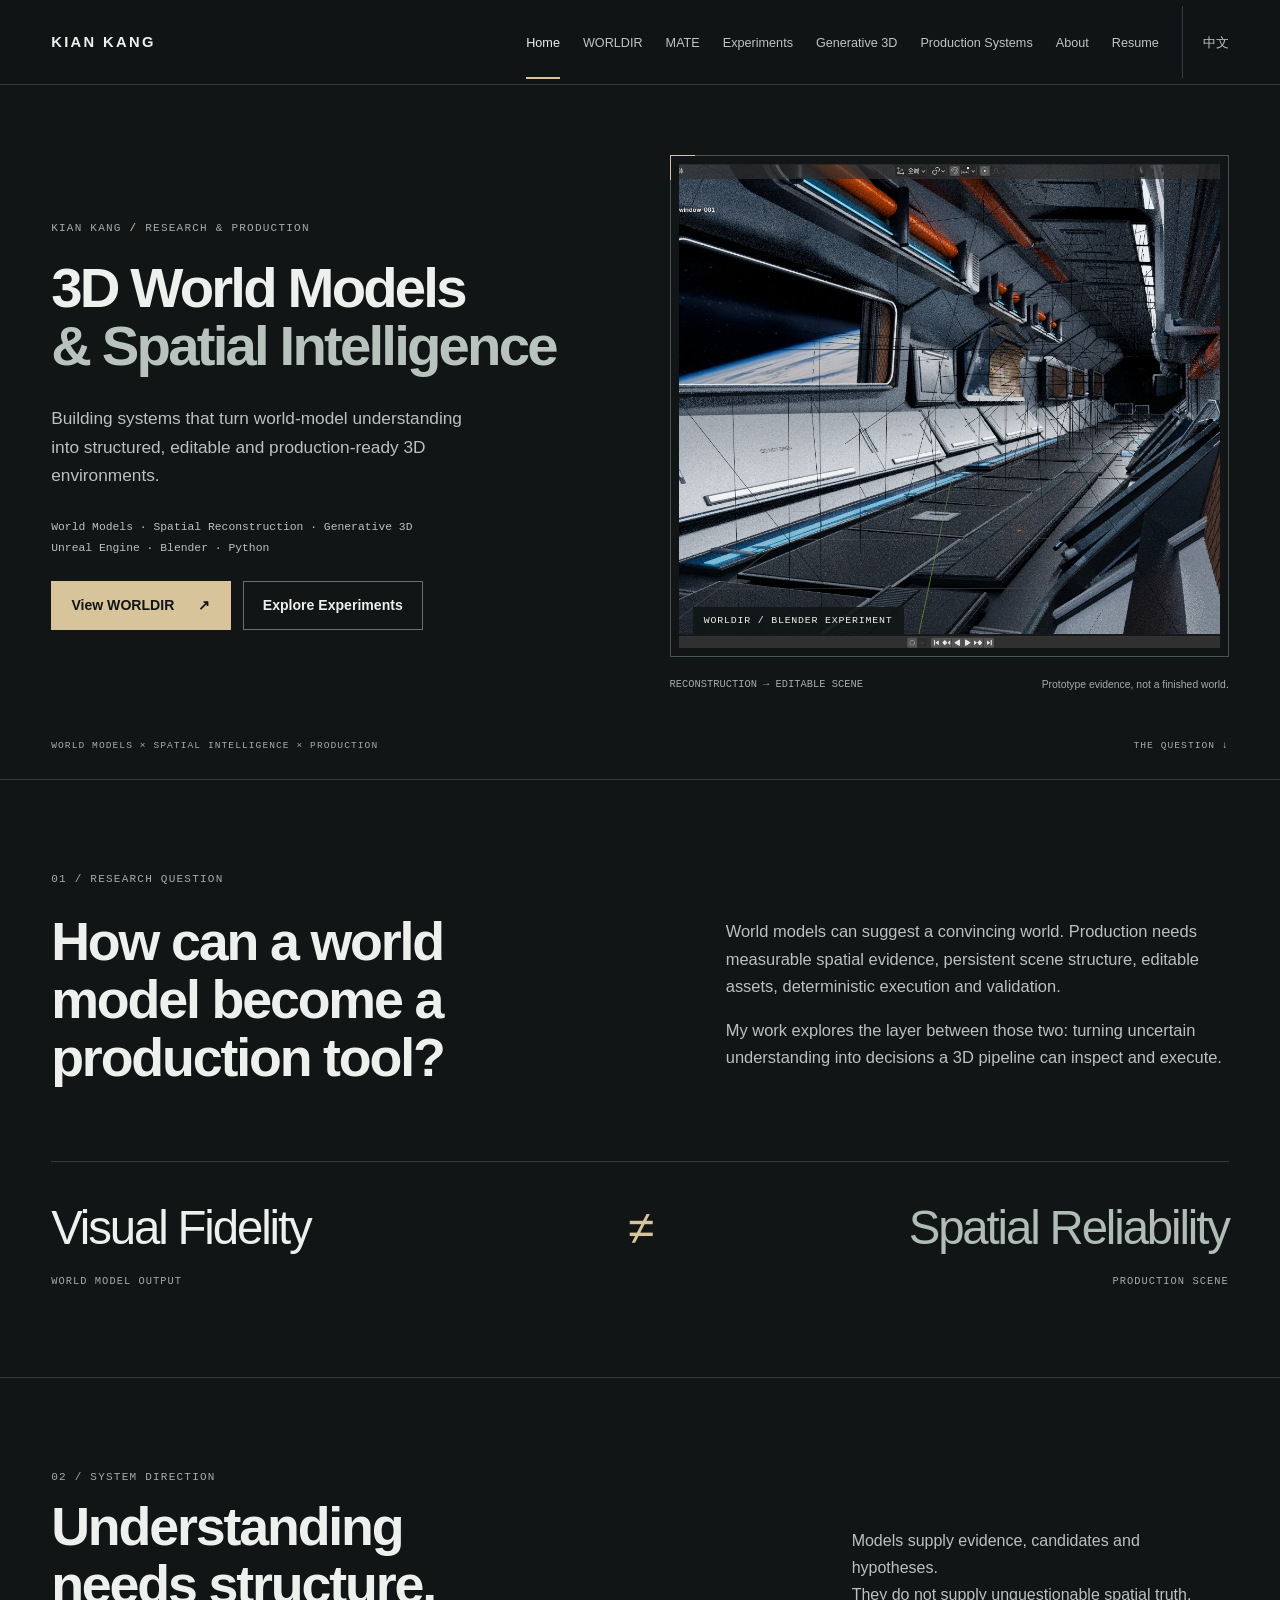
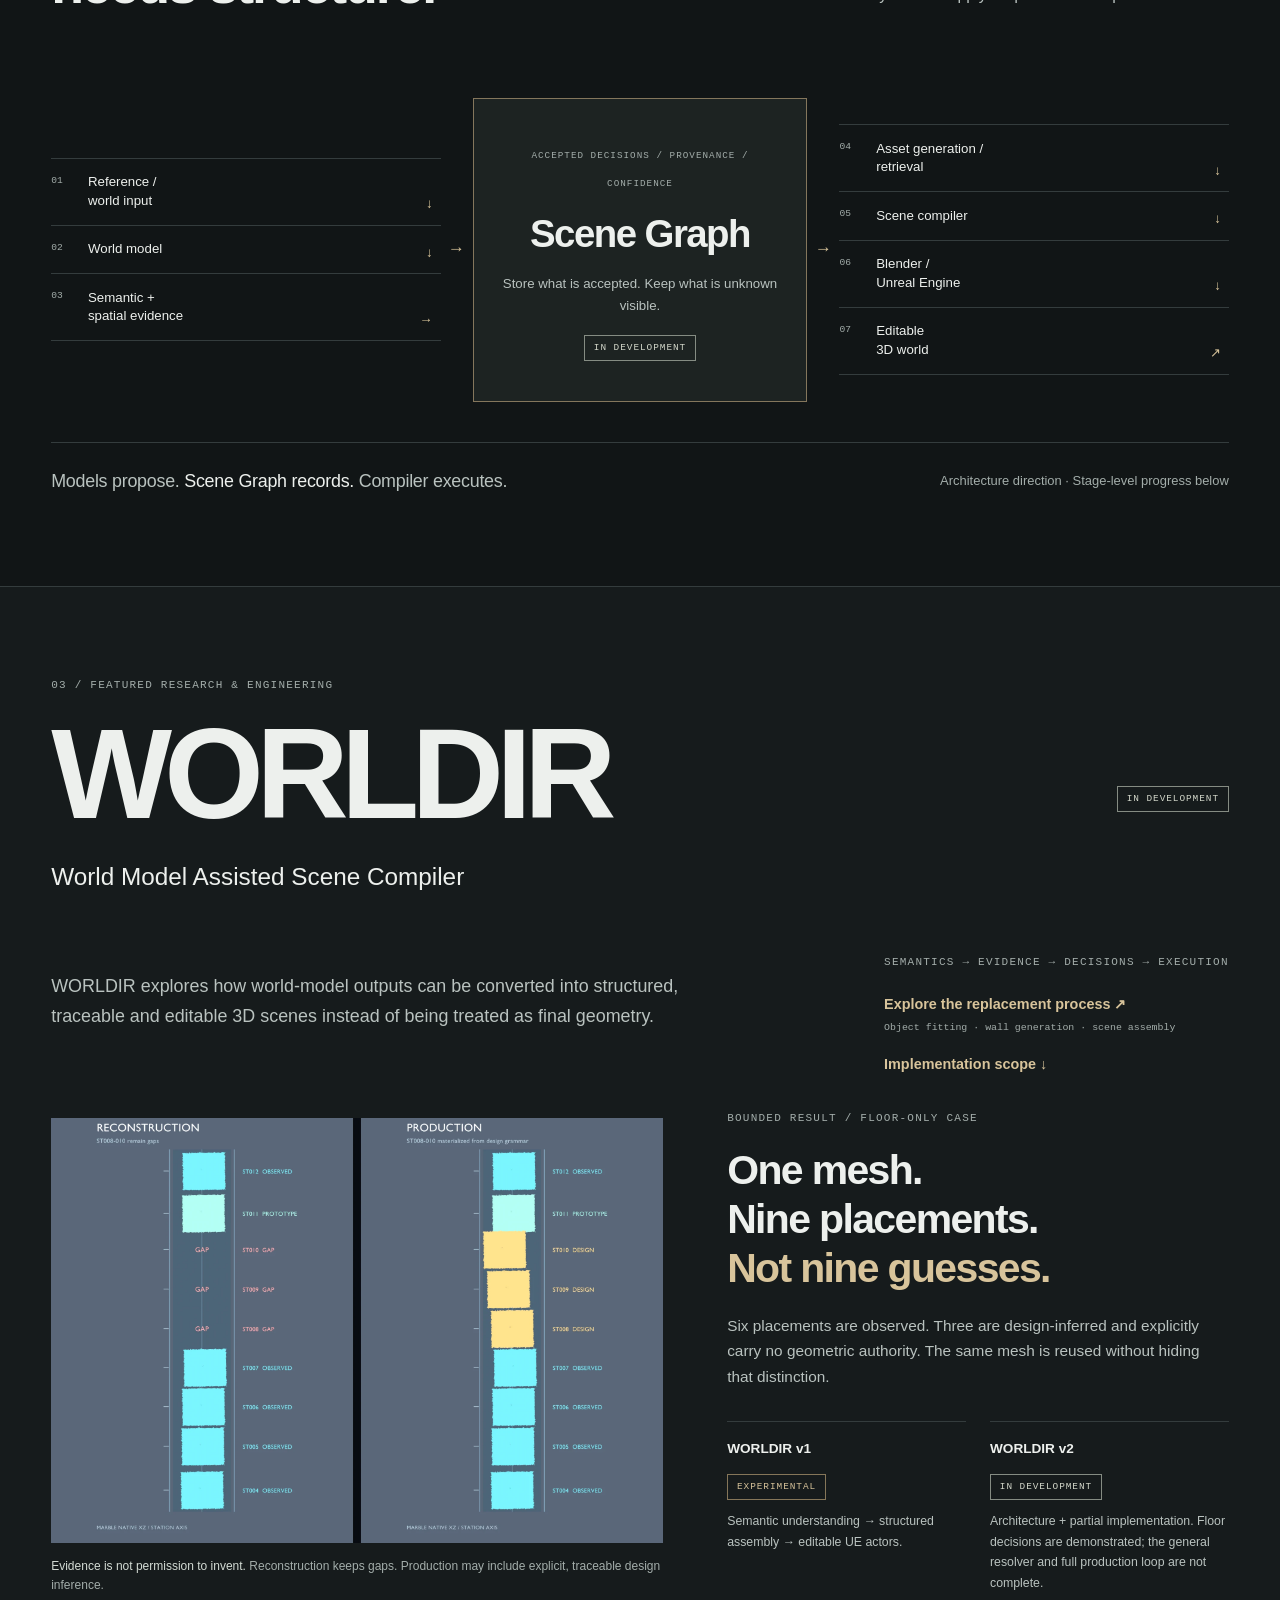
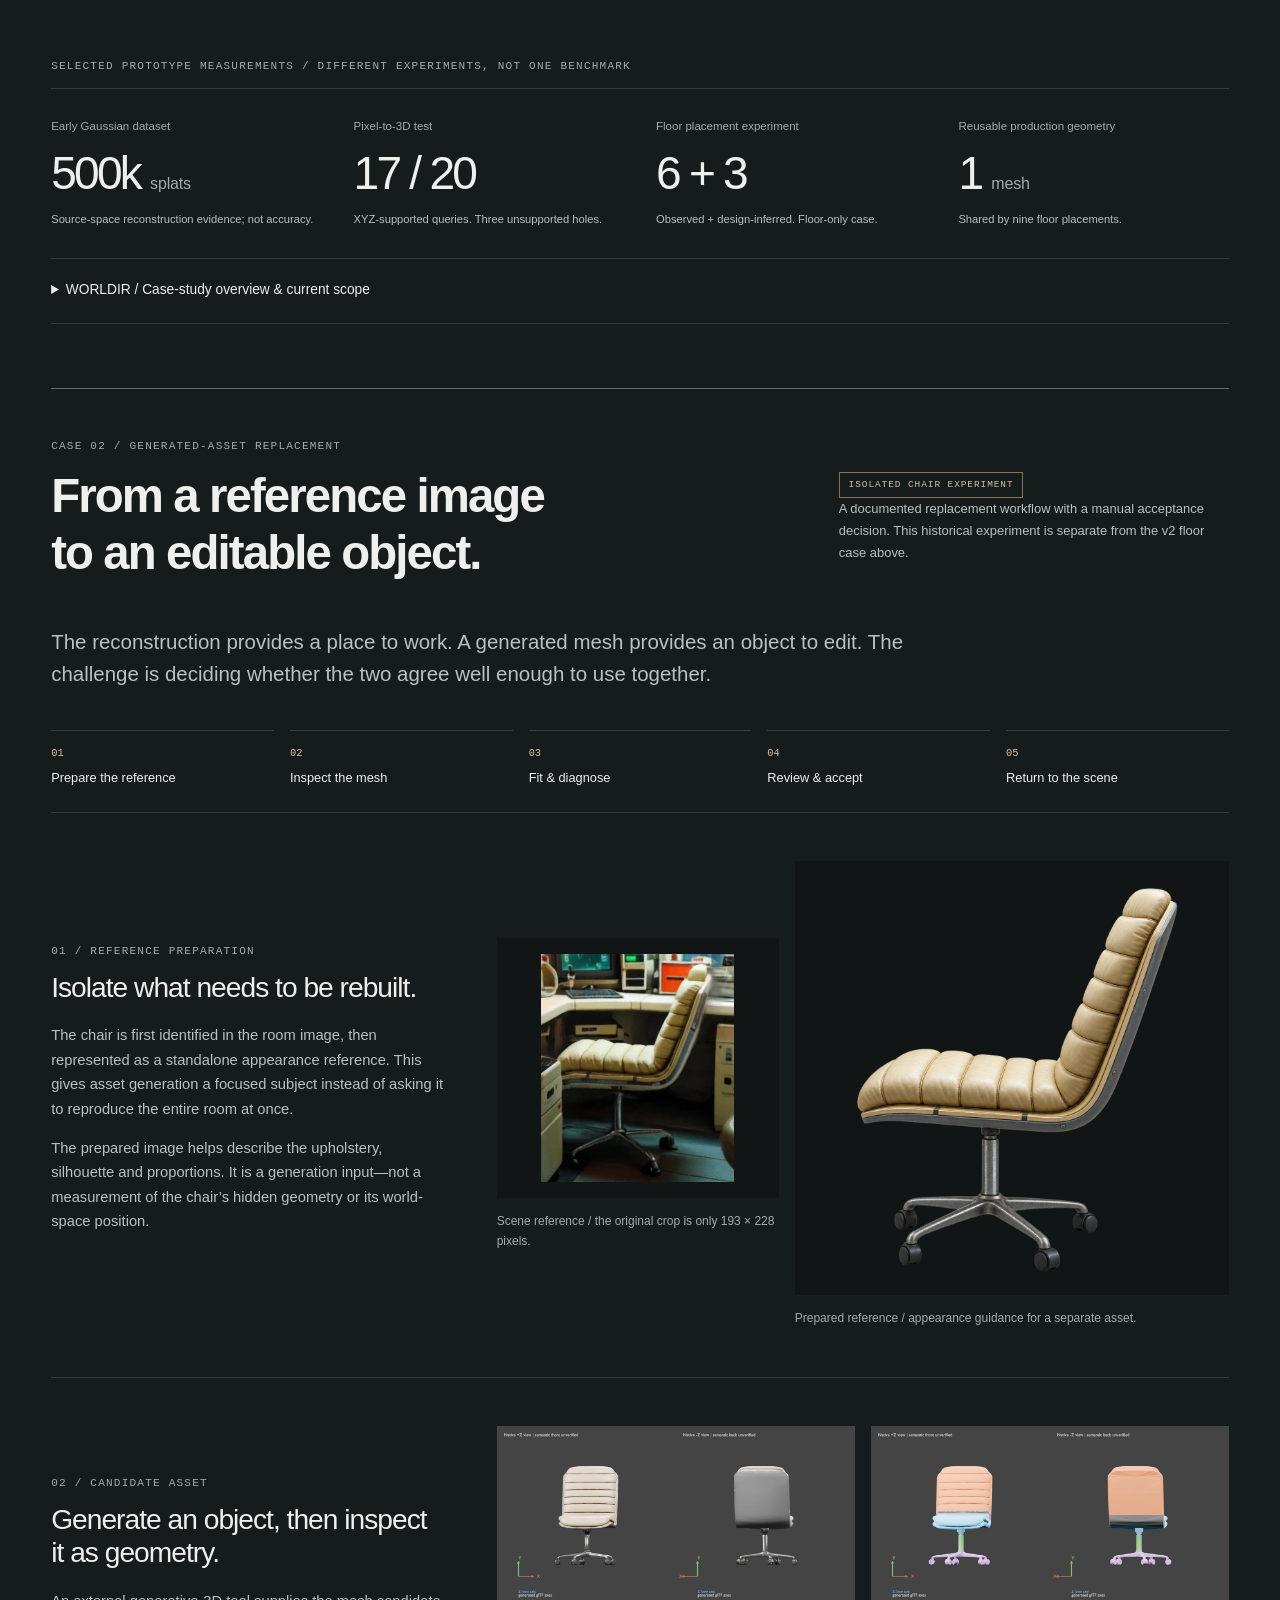
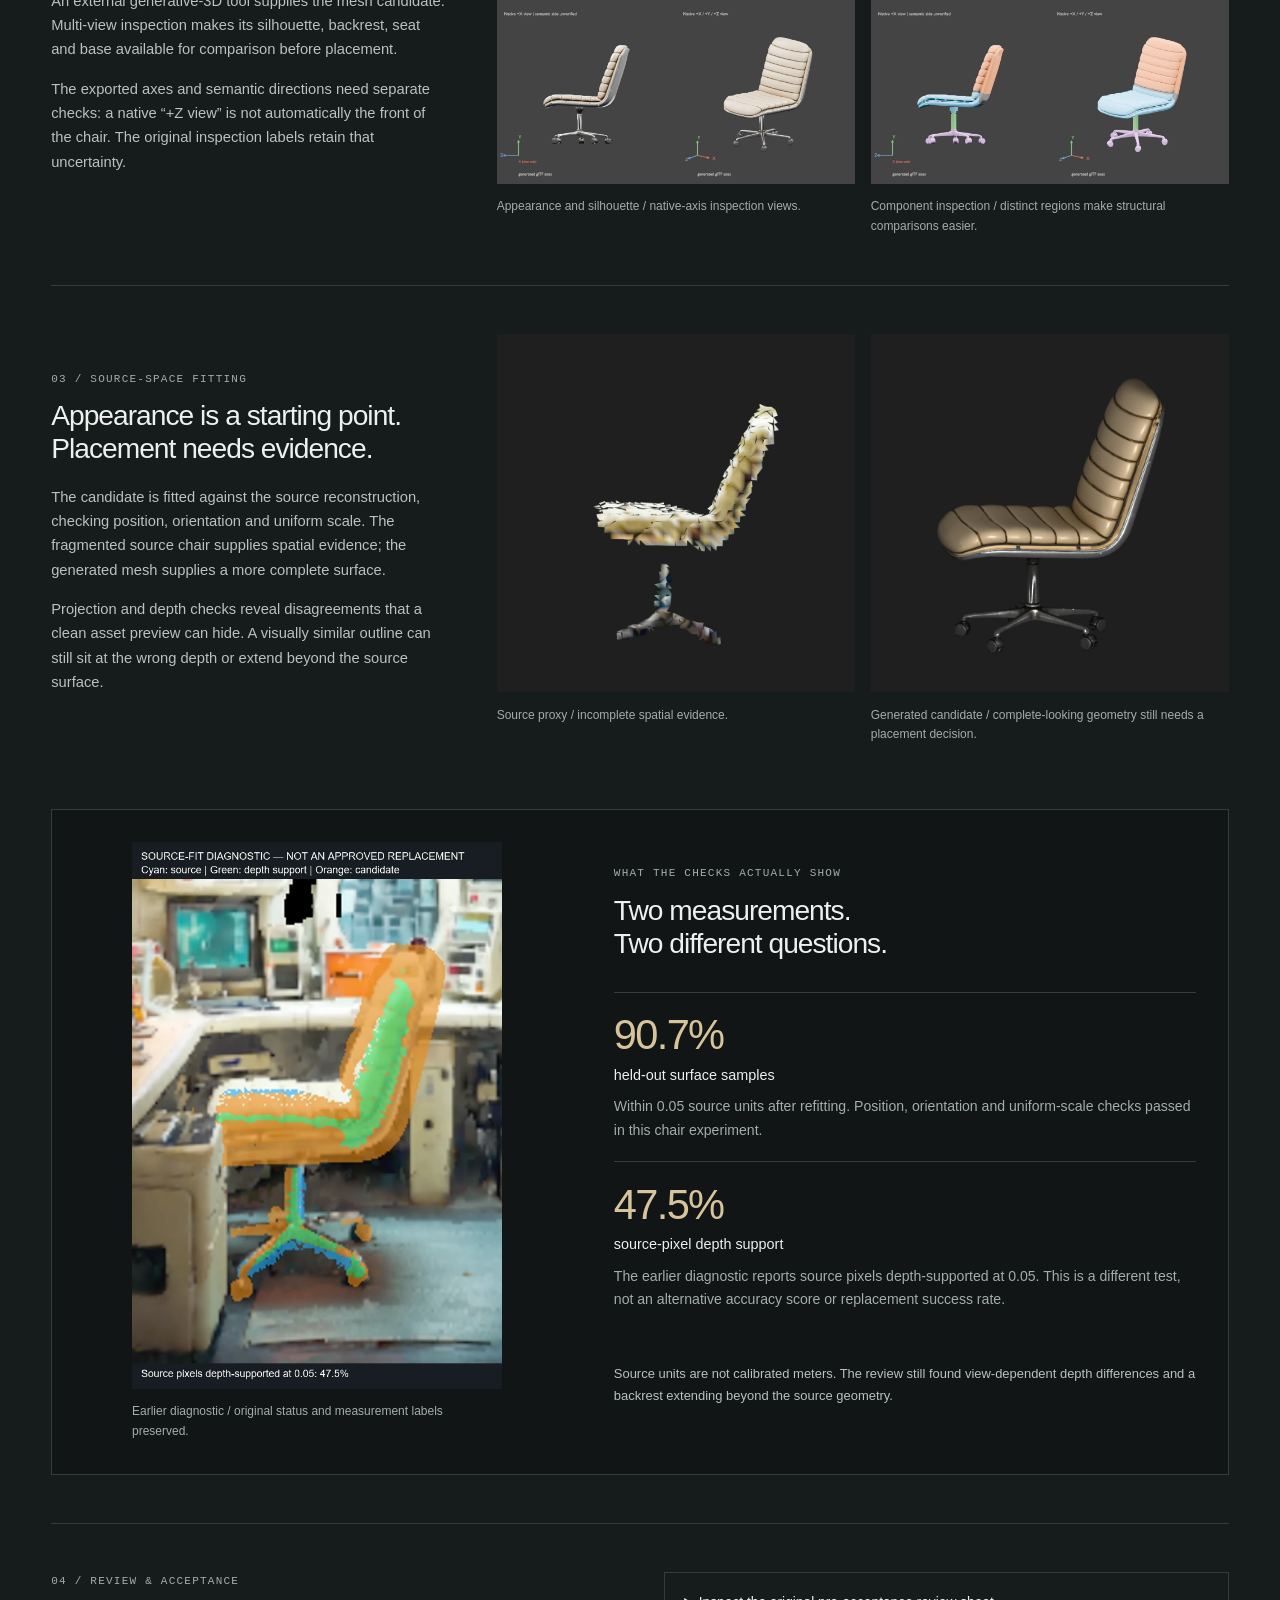
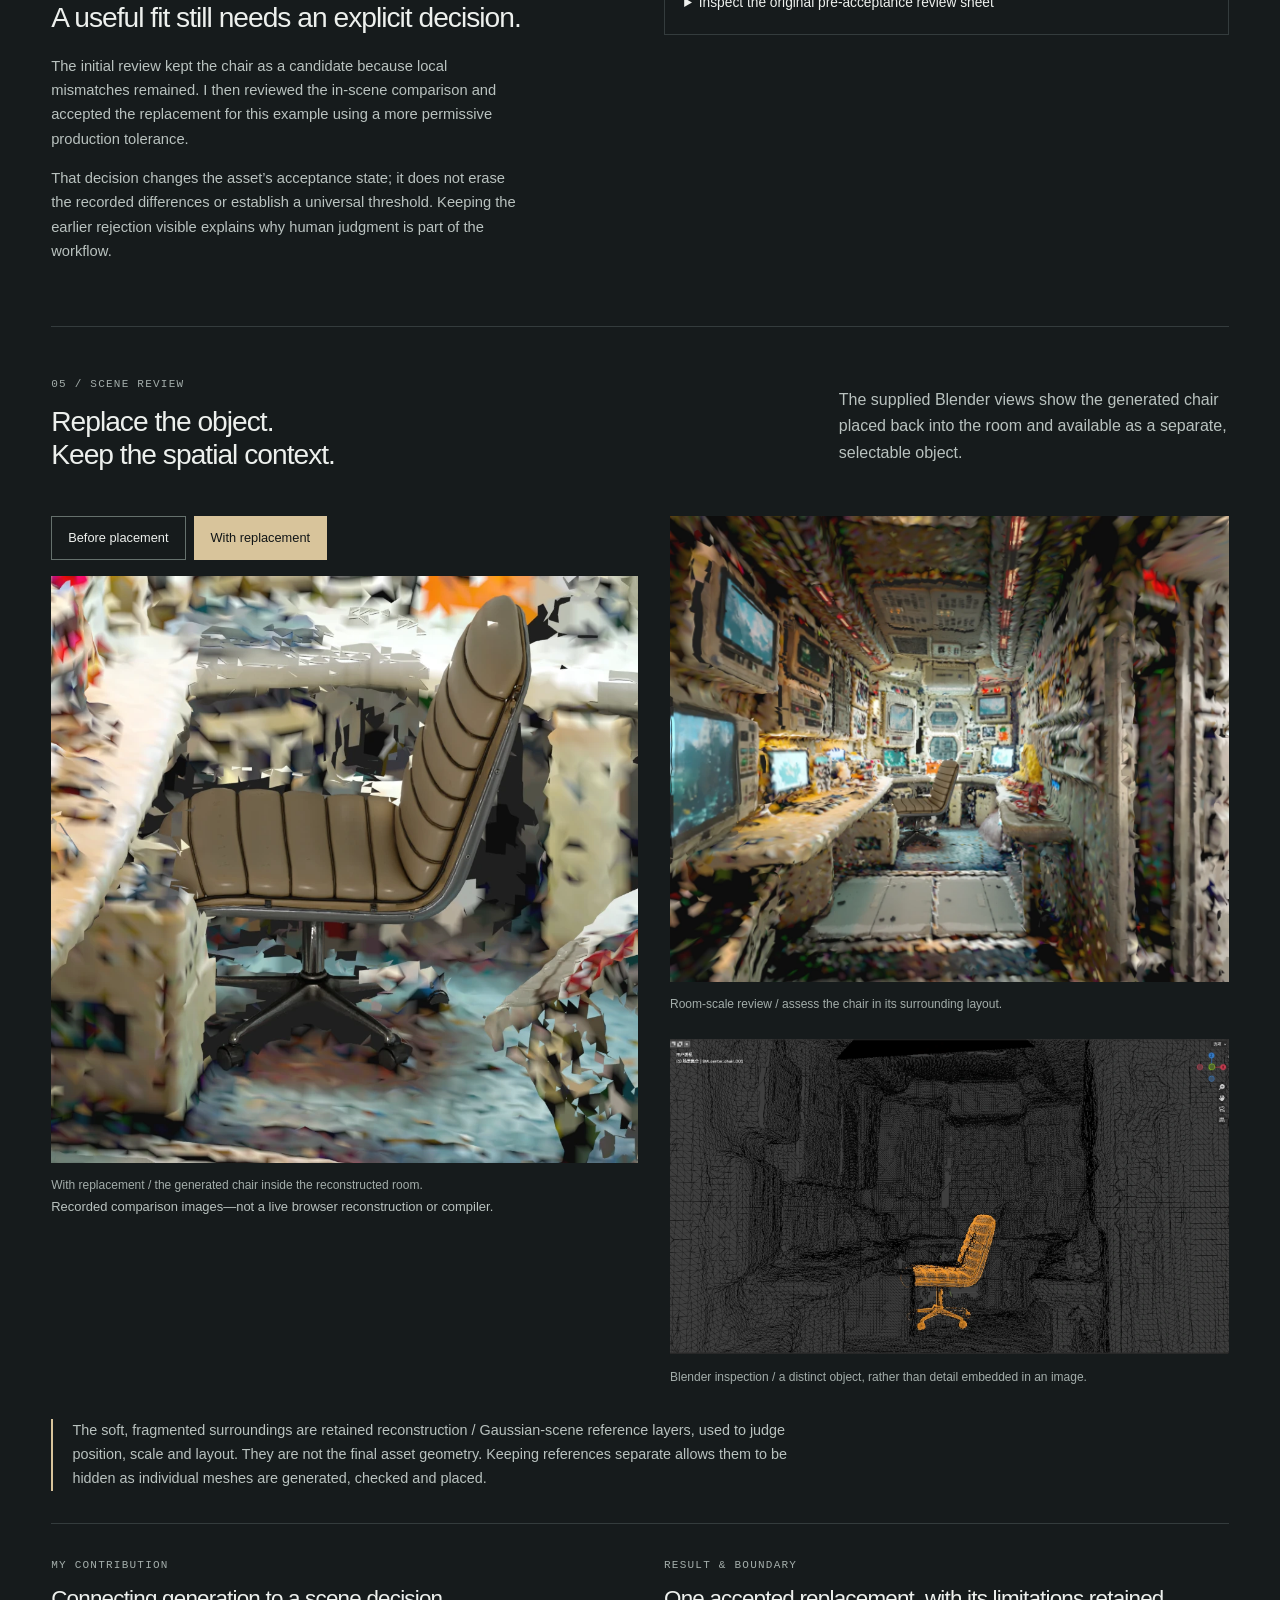
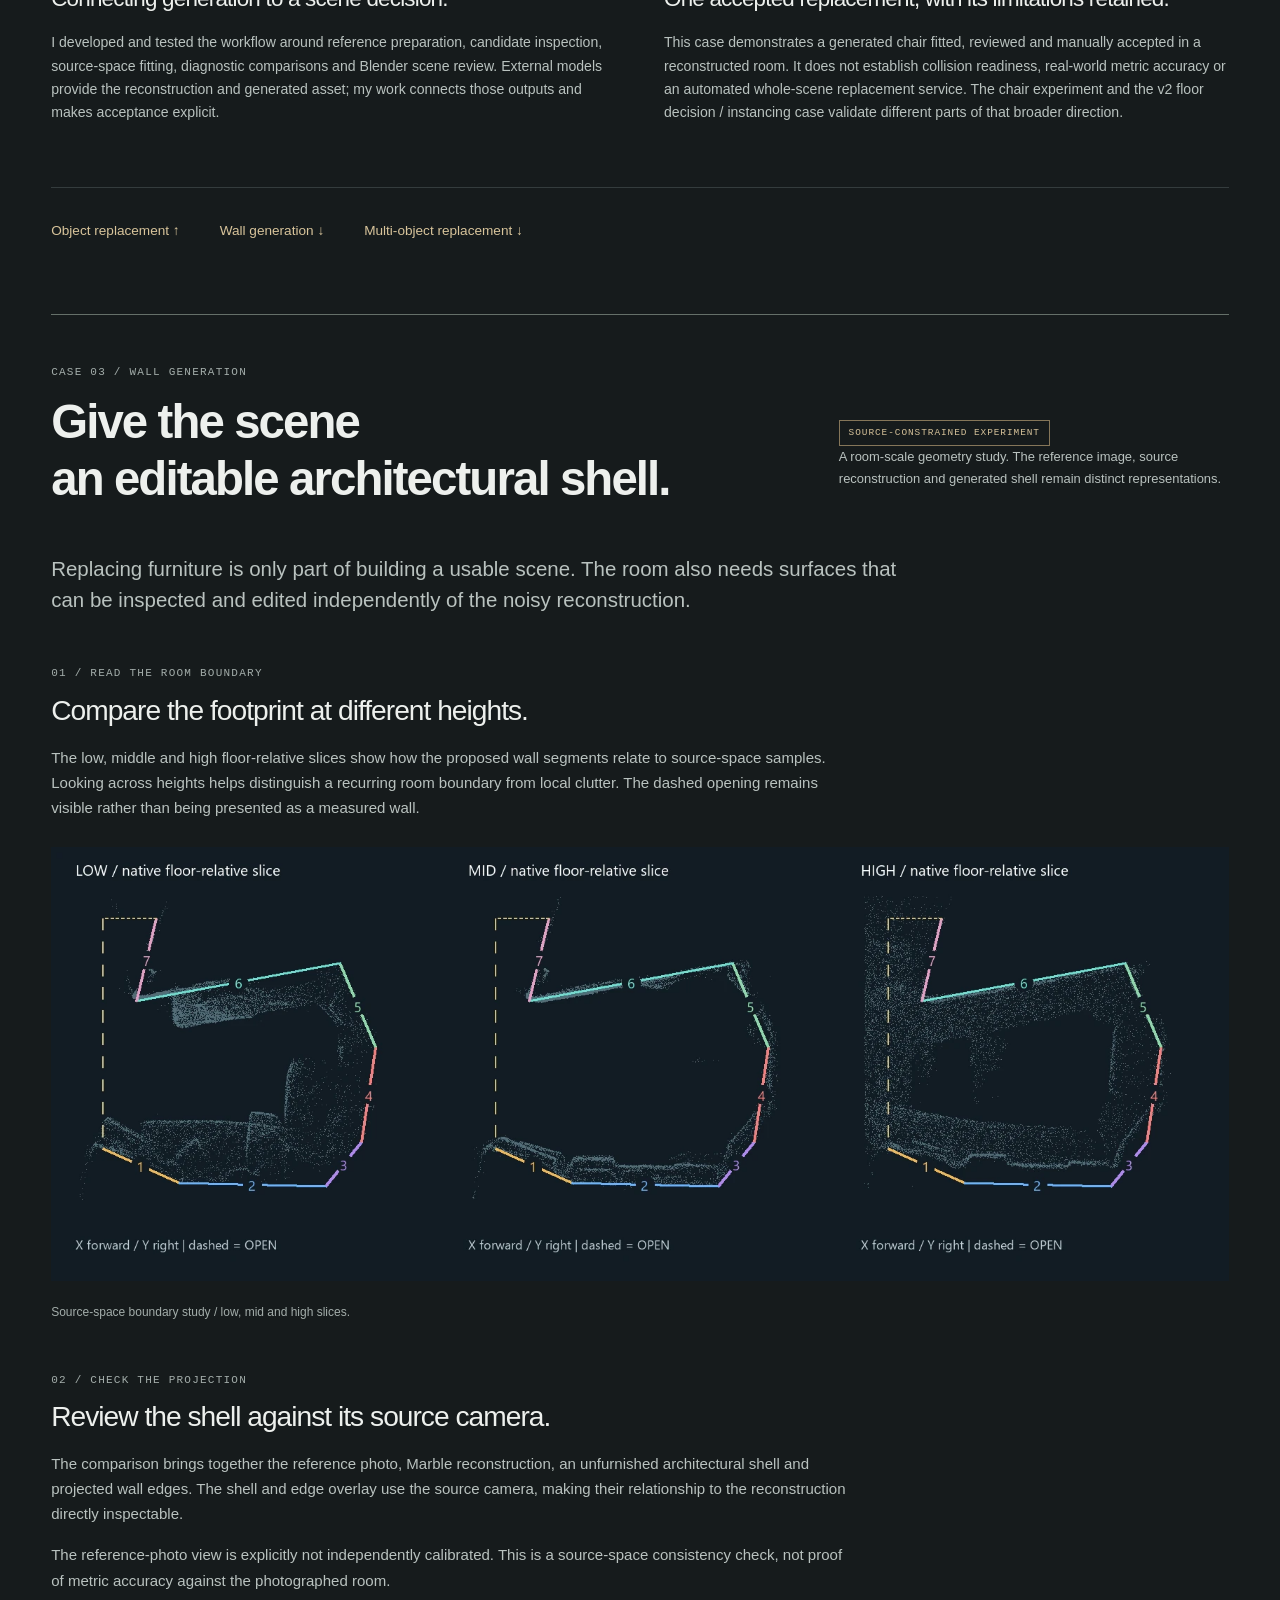
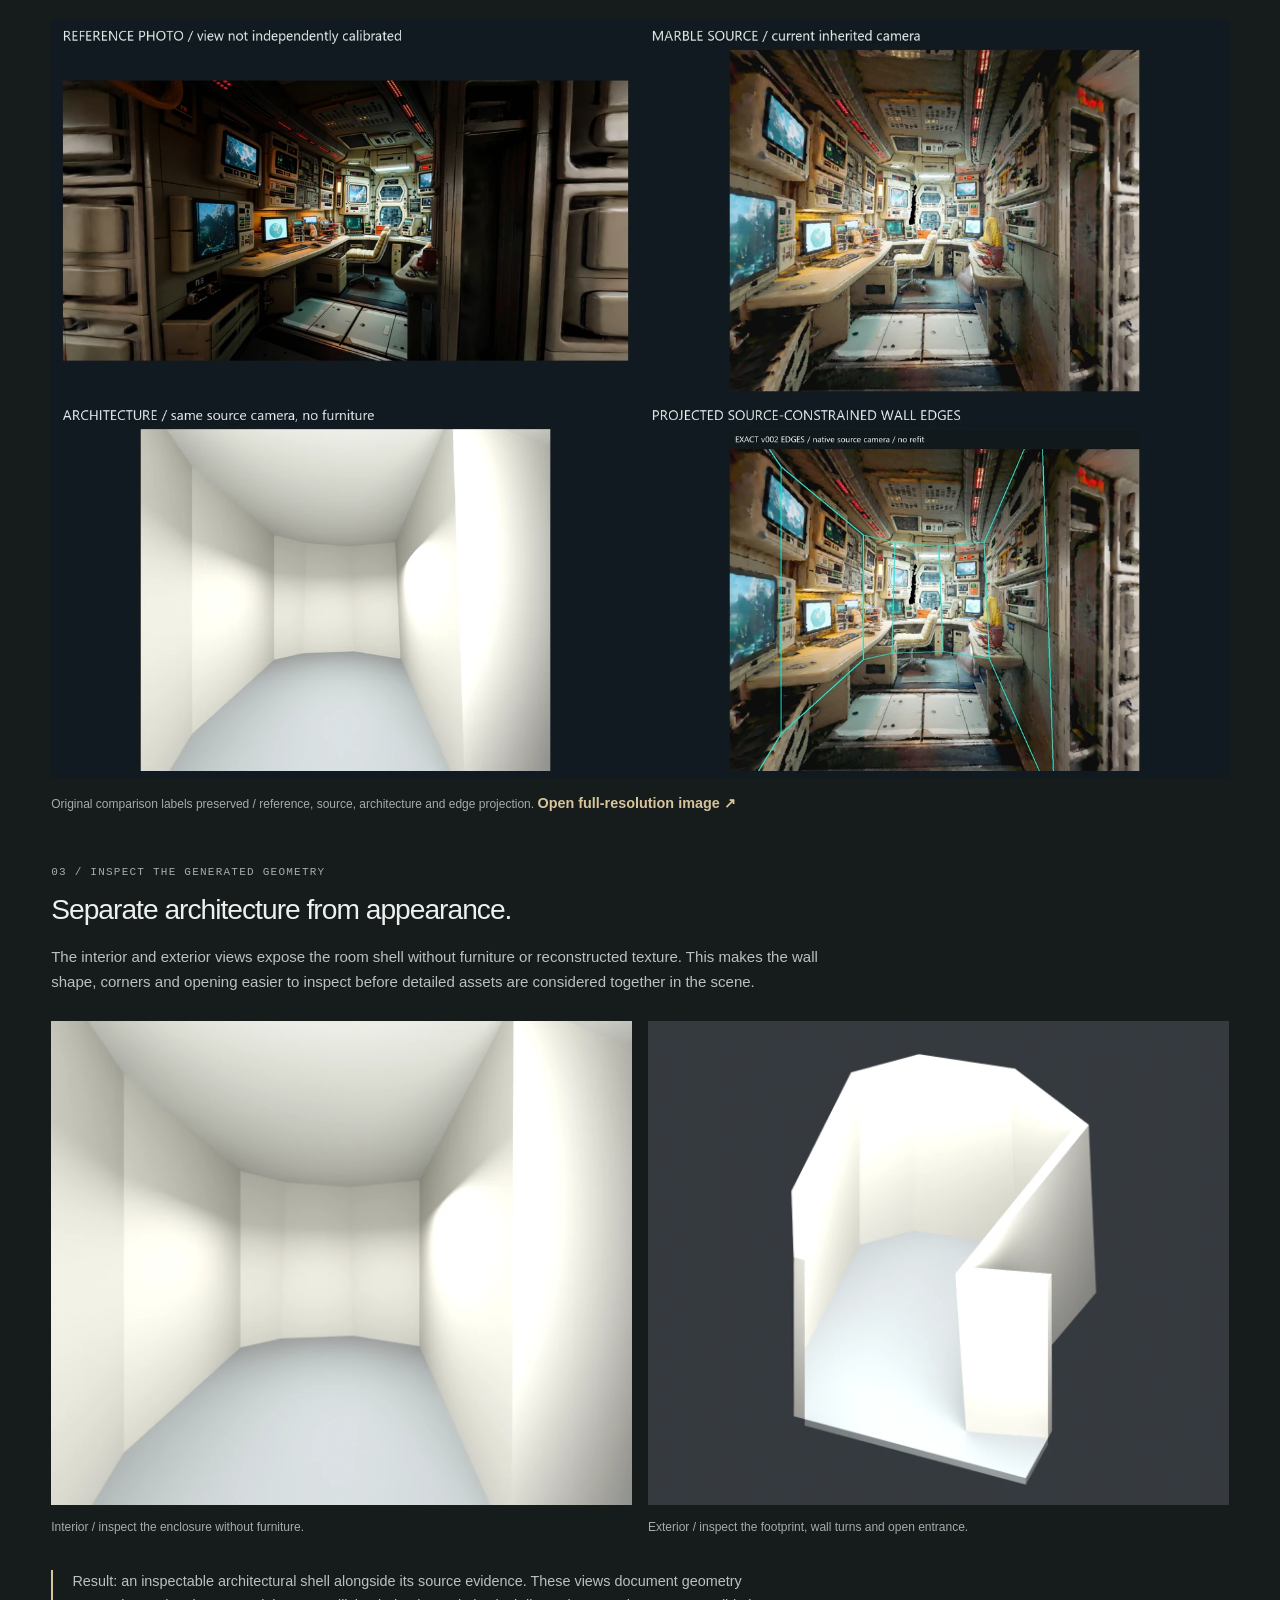
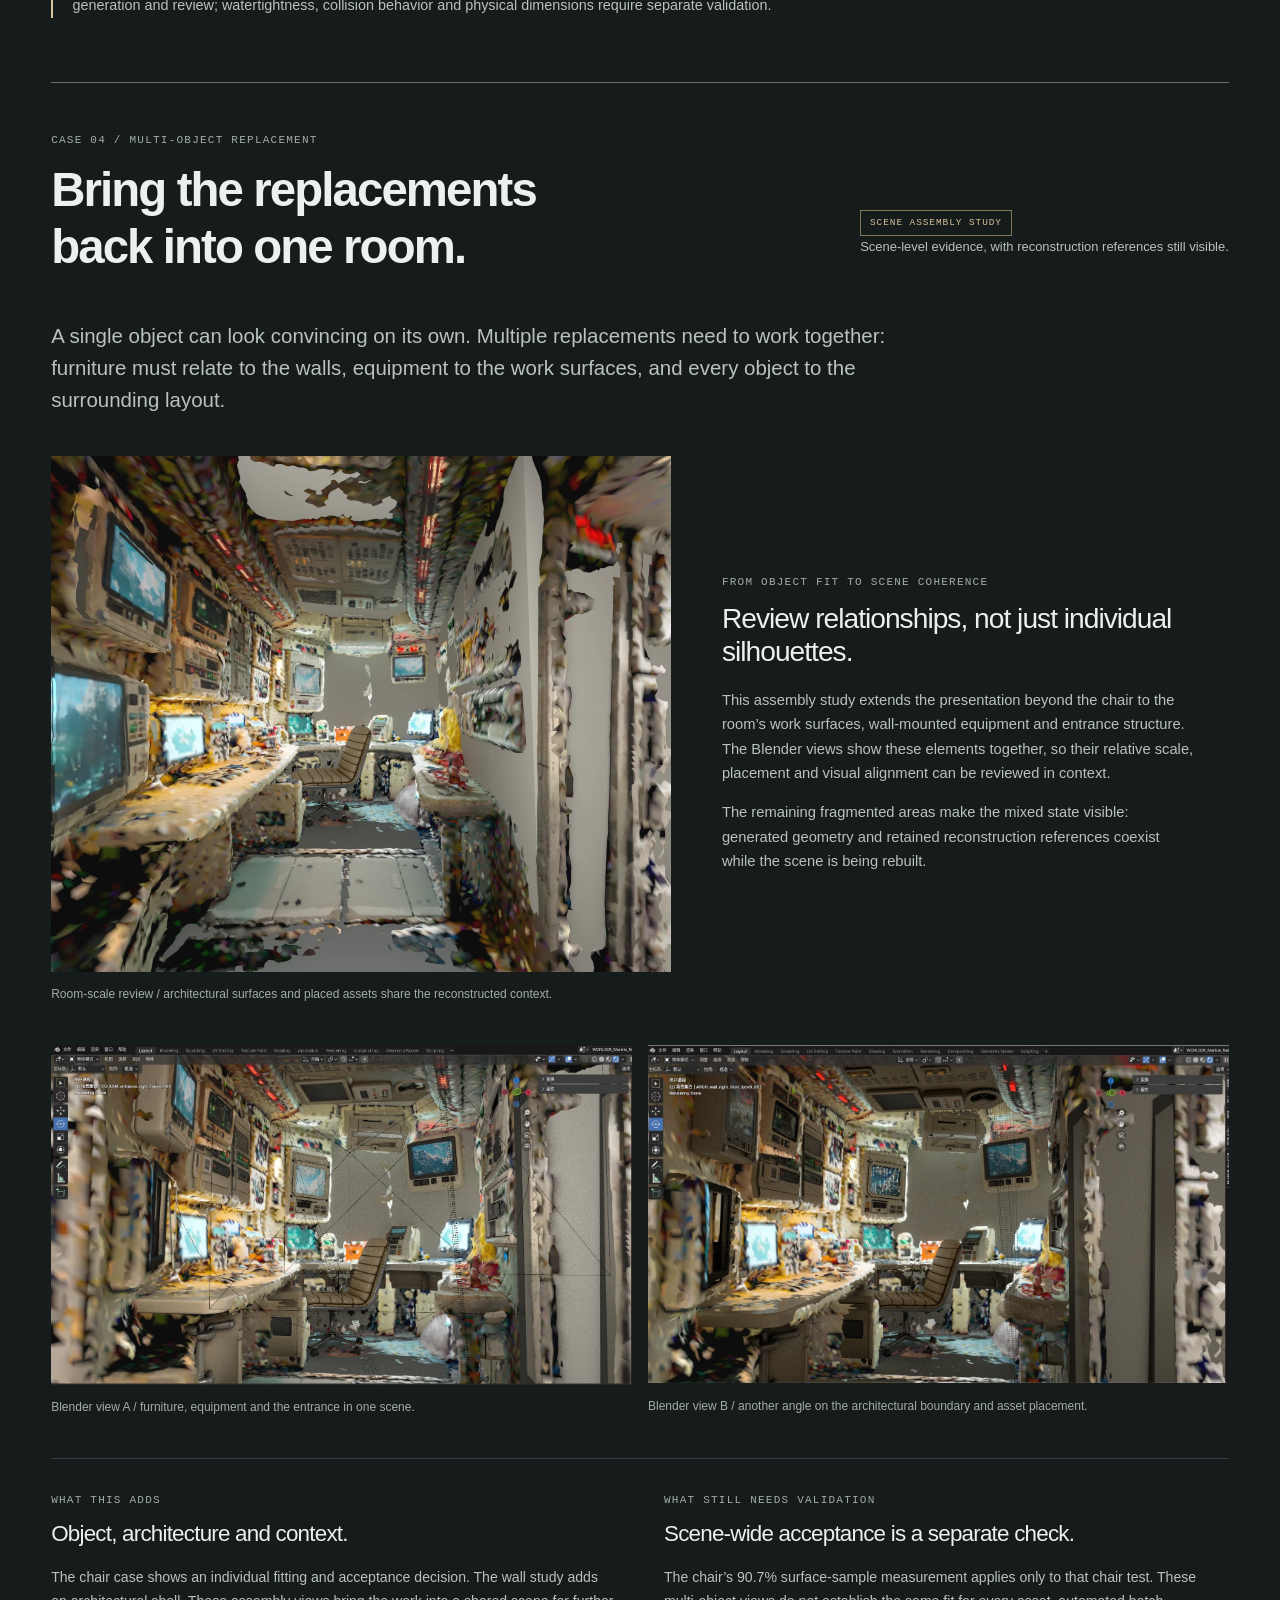
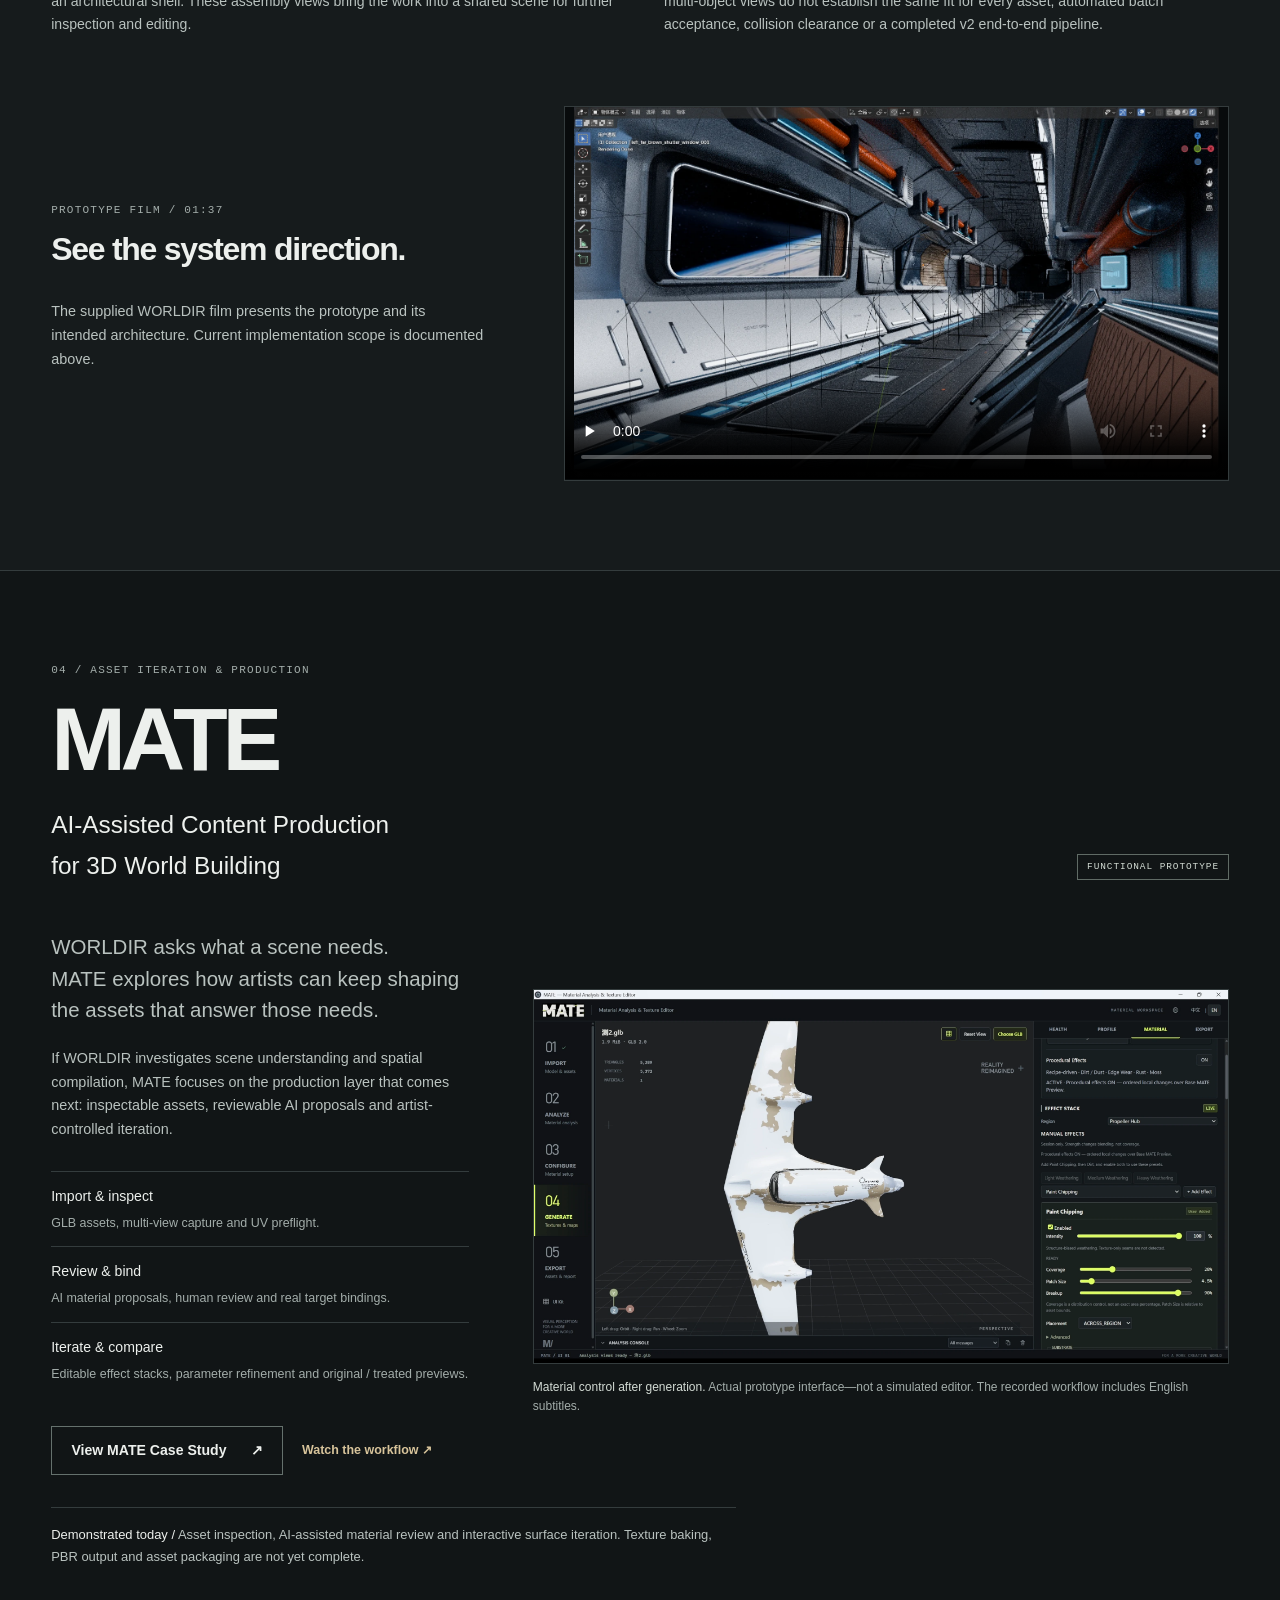
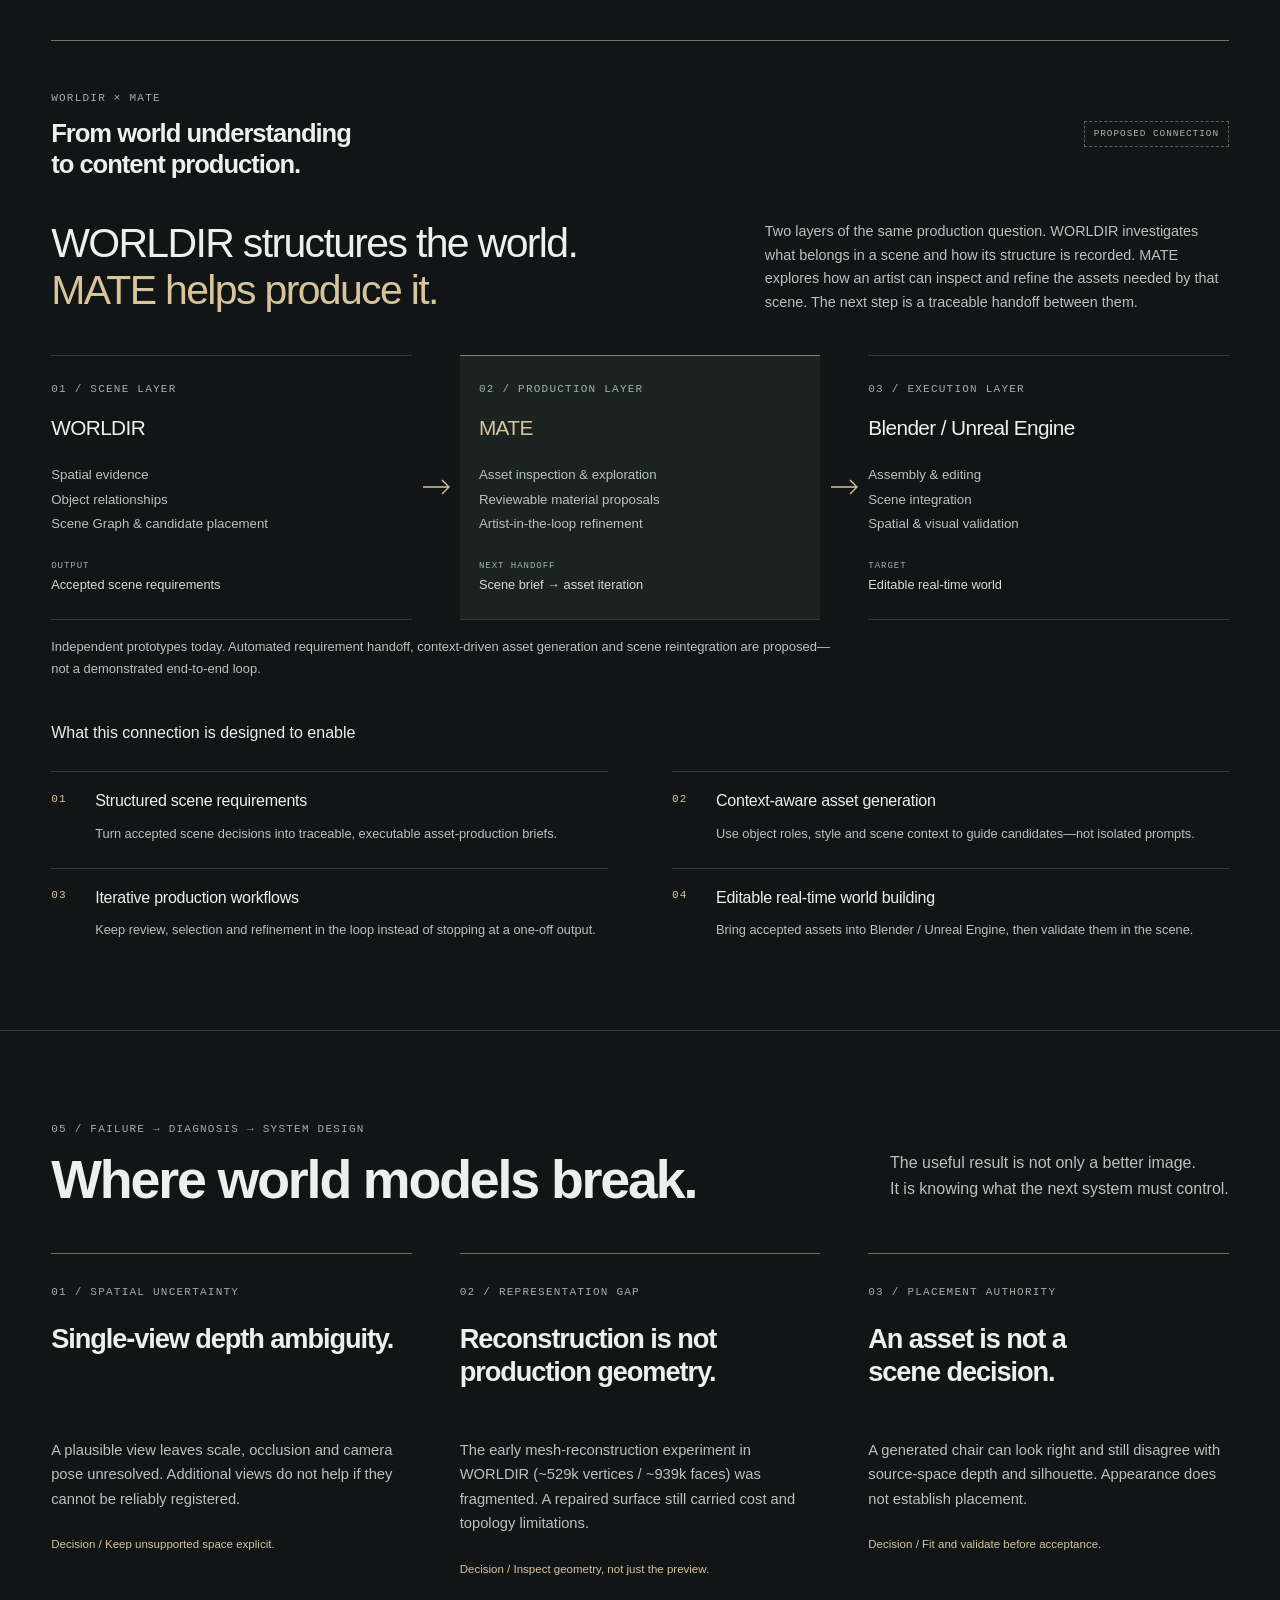
==== commit 57409e97: "Point Chinese navigation to main portfolio" ====
--- a/en/index.html
+++ b/en/index.html
@@ -28,7 +28,7 @@
       <a class="wordmark" href="#home" aria-label="Kian Kang home">KIAN KANG</a>
       <button class="nav-toggle" type="button" aria-label="Open navigation" aria-expanded="false" aria-controls="site-navigation" data-nav-toggle><span></span><span></span></button>
       <nav class="site-nav" id="site-navigation" aria-label="Main navigation" data-site-nav>
-        <a href="#home">Home</a><a href="#worldir">WORLDIR</a><a href="#mate">MATE</a><a href="#experiments">Experiments</a><a href="#generative">Generative 3D</a><a href="#production">Production Systems</a><a href="#about">About</a><a href="resume-source.html">Resume</a><a class="wm-language" href="../index.html" lang="zh-CN" hreflang="zh-CN" aria-label="View the preserved Chinese portfolio">中文</a>
+        <a href="#home">Home</a><a href="#worldir">WORLDIR</a><a href="#mate">MATE</a><a href="#experiments">Experiments</a><a href="#generative">Generative 3D</a><a href="#production">Production Systems</a><a href="#about">About</a><a href="resume-source.html">Resume</a><a class="wm-language" href="https://k-k-ing.github.io/kaixin-technical-art-portfolio/index.html" lang="zh-CN" hreflang="zh-CN" aria-label="View the main Chinese portfolio">中文</a>
       </nav>
     </div>
   </header>
